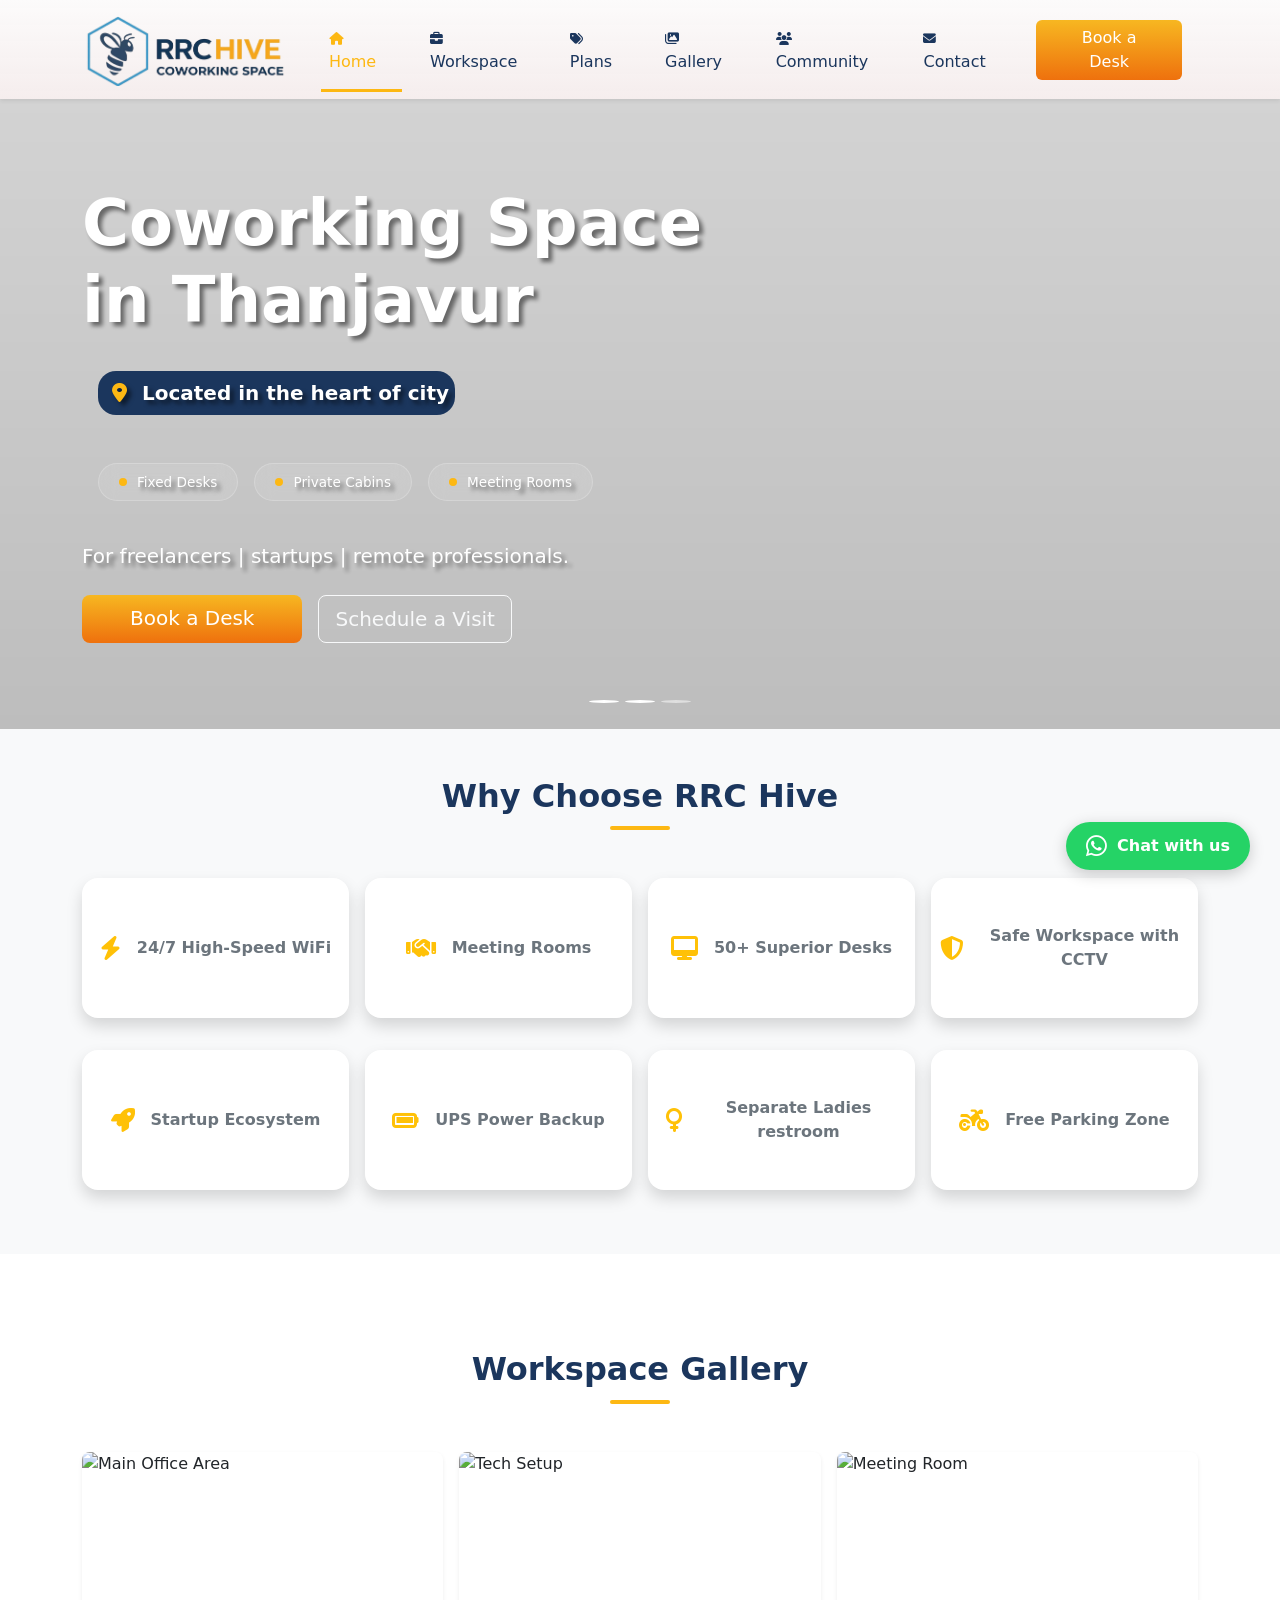
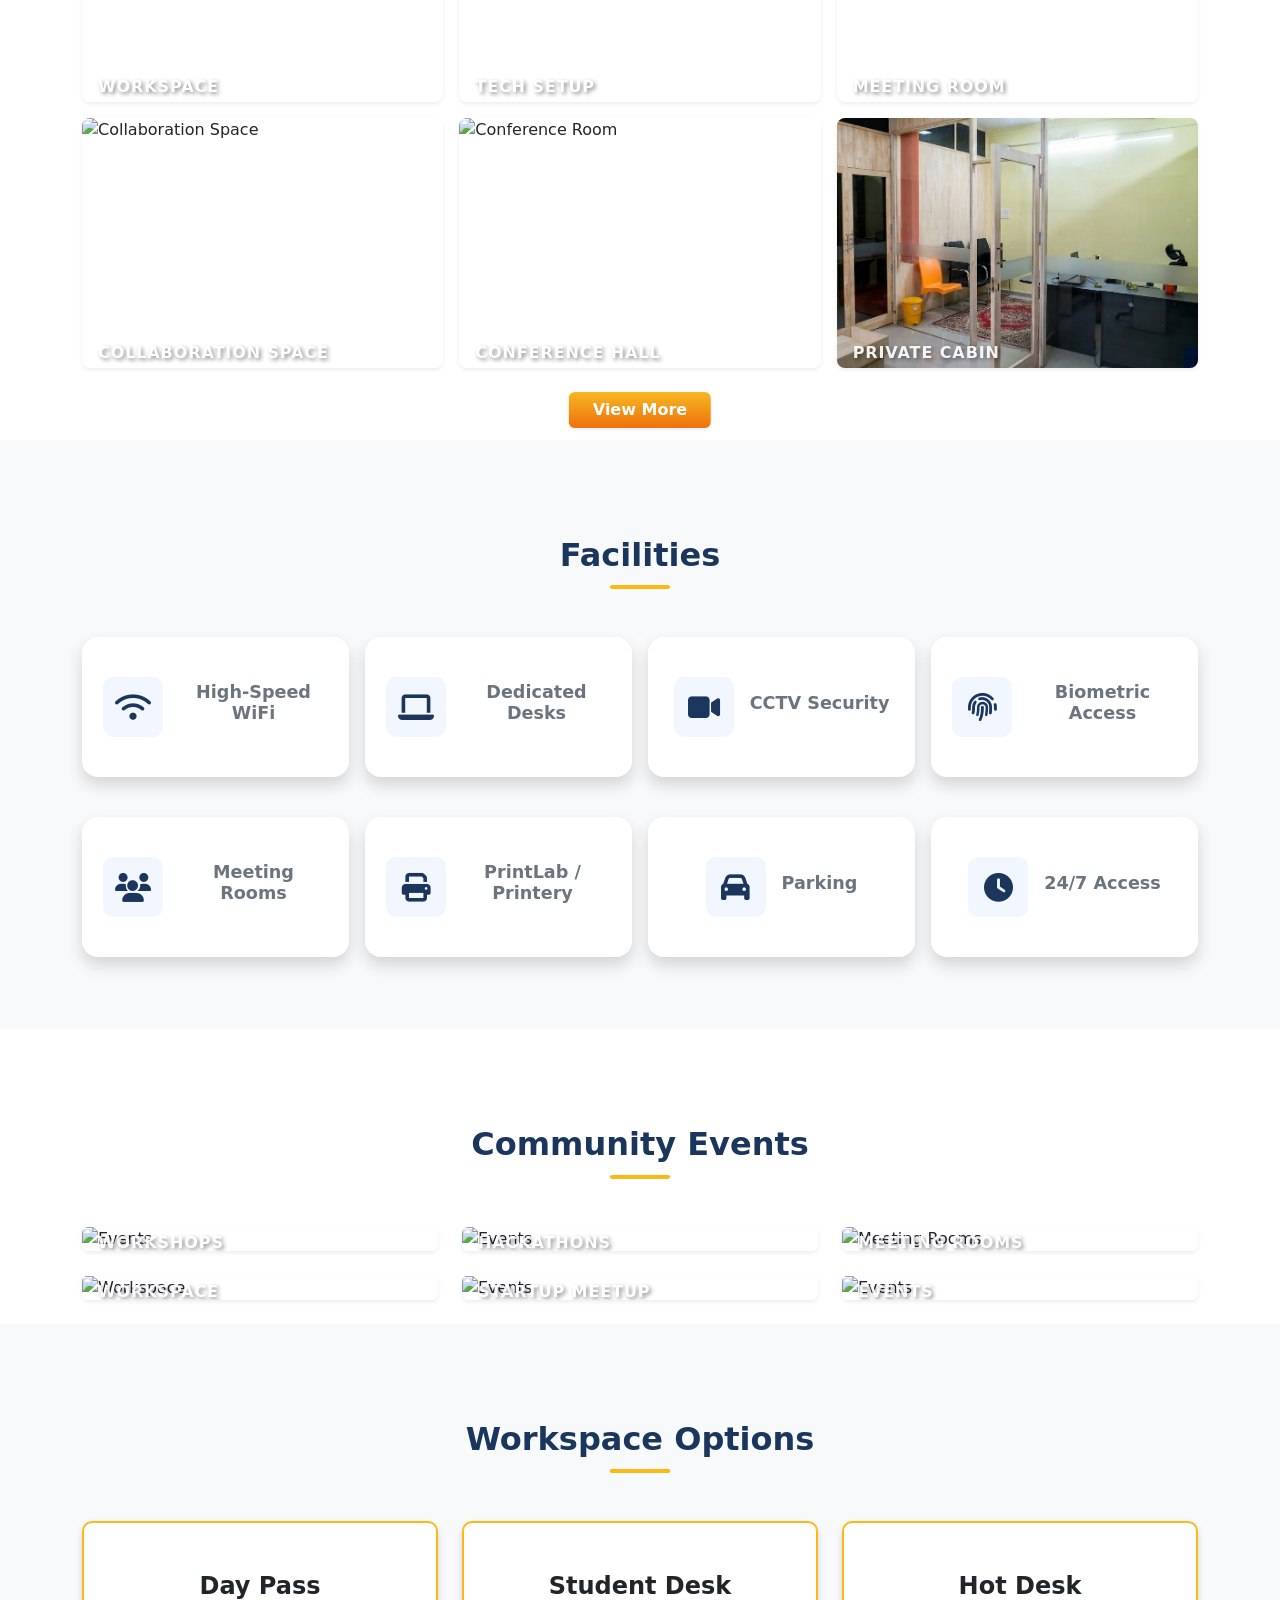
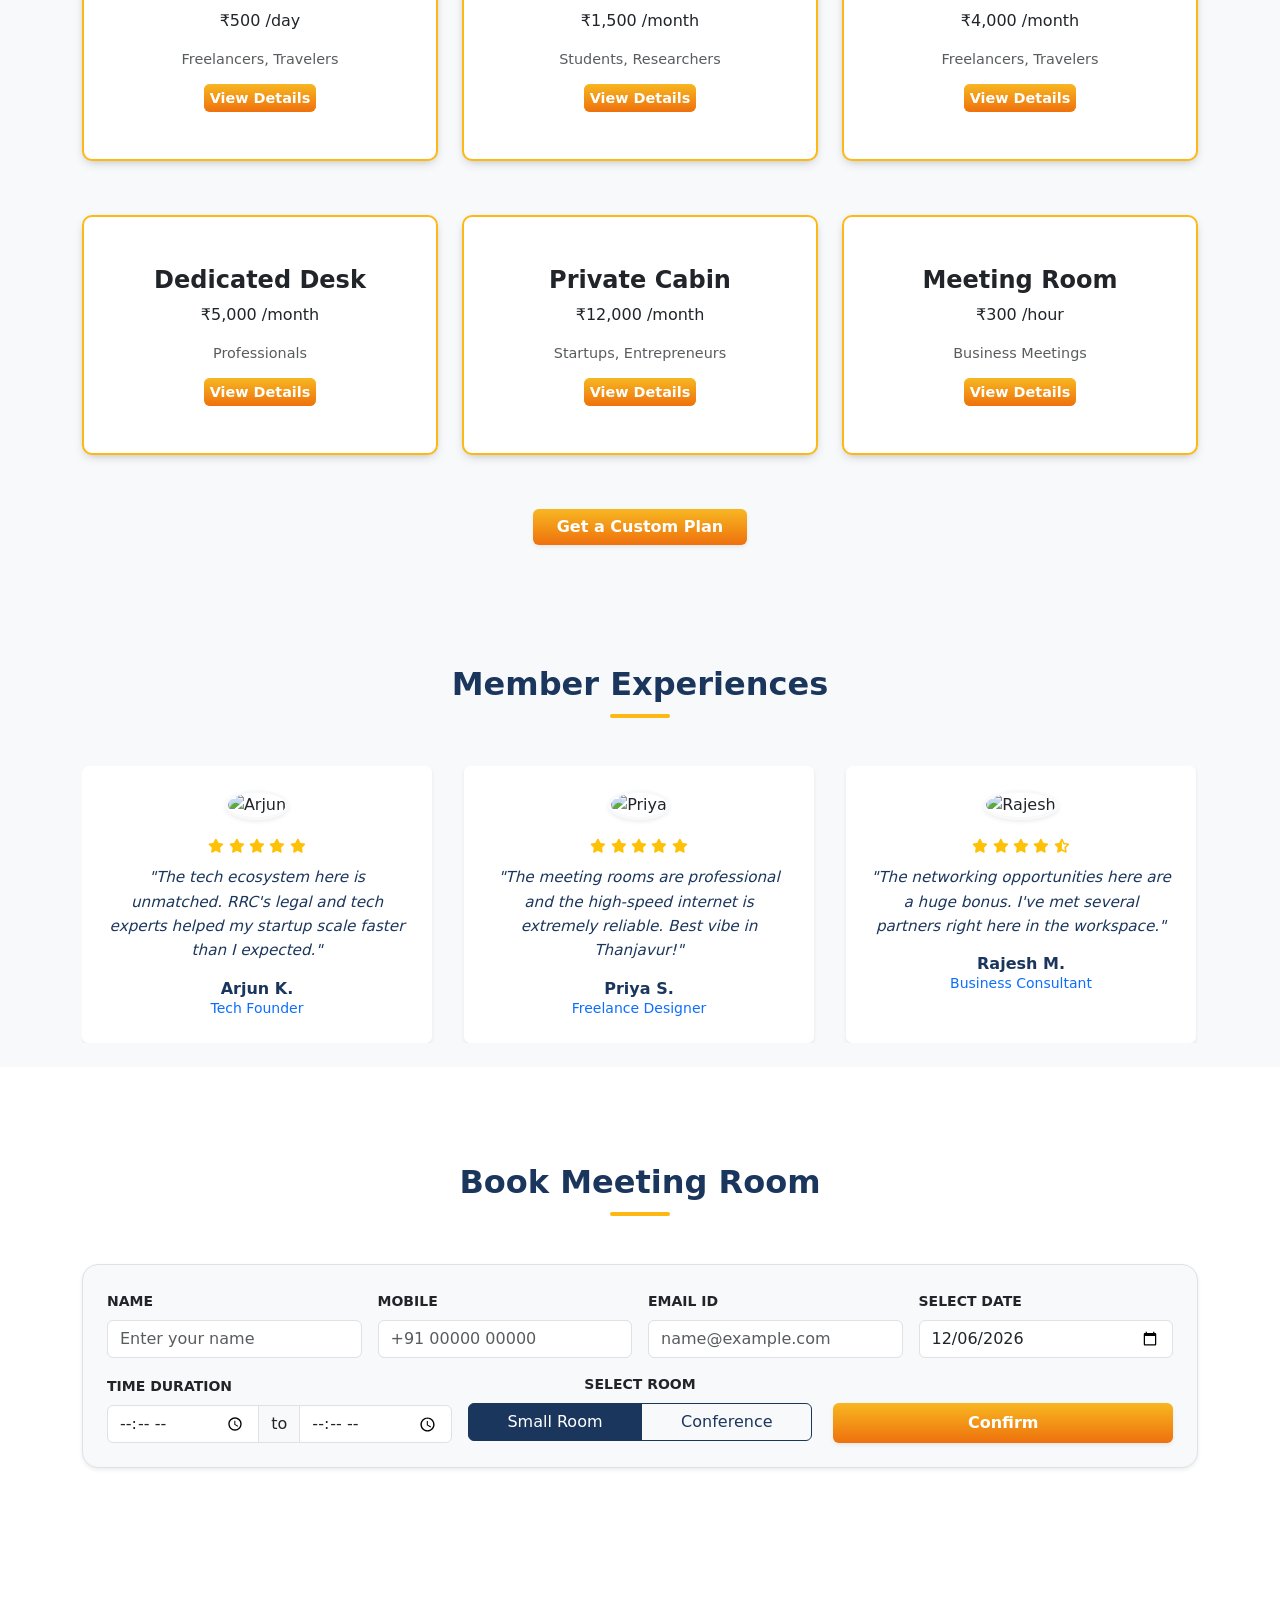
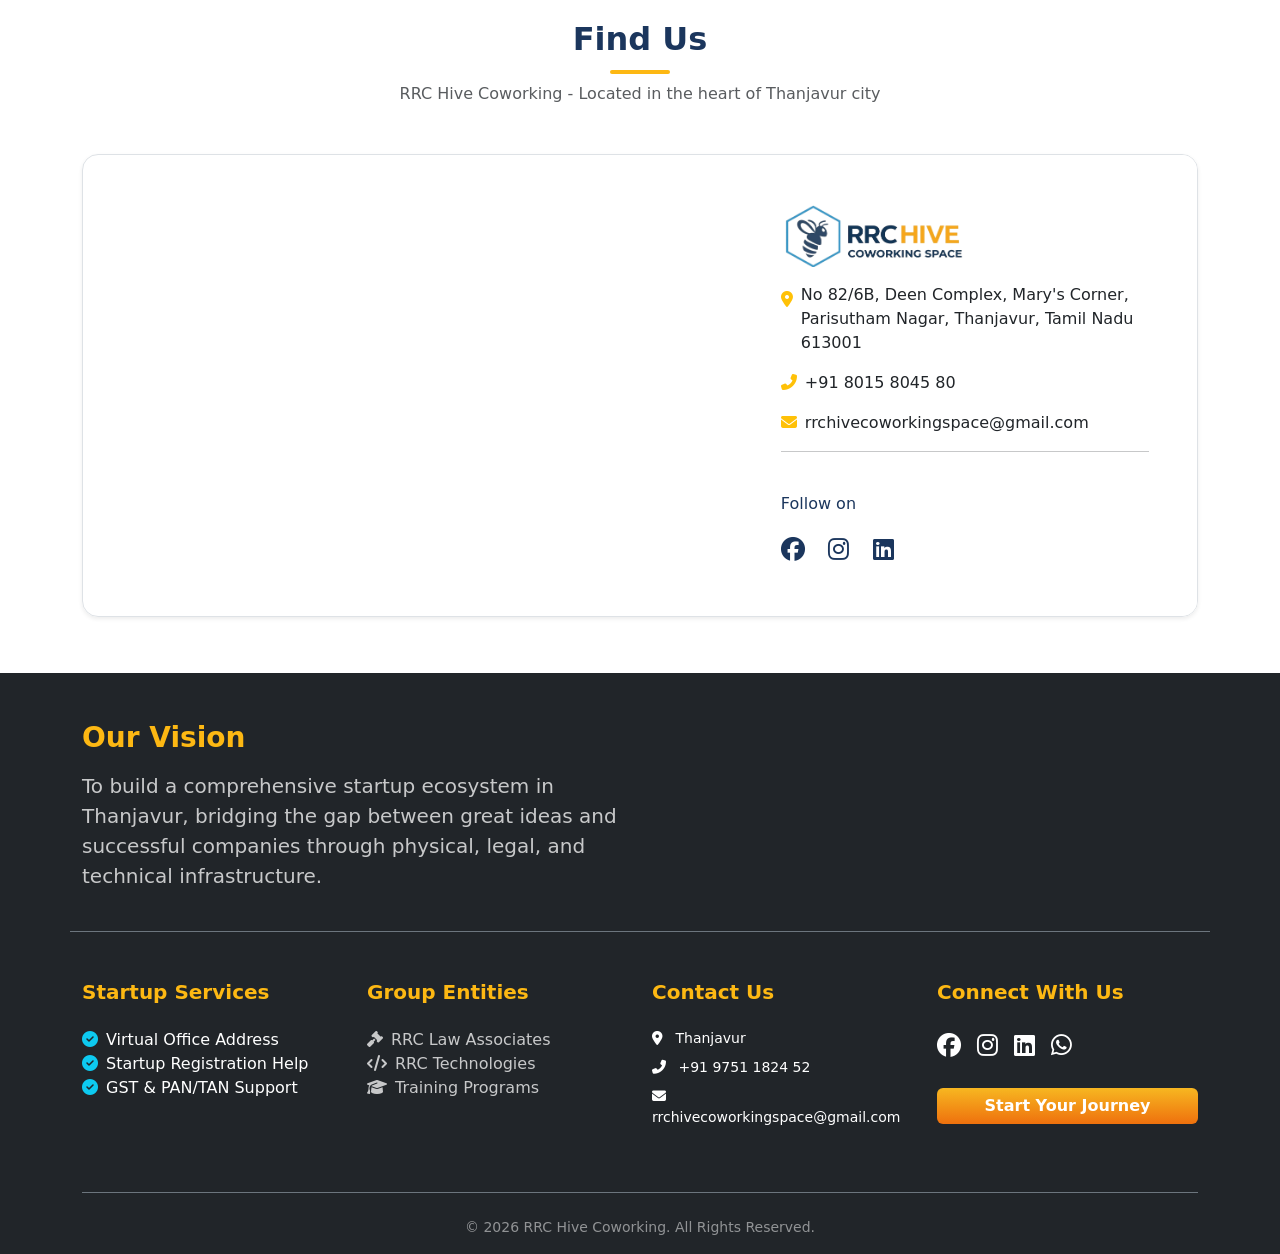
==== index.html @ 91913c14 "Updated" ====
<!DOCTYPE html>
<html lang="en">
    <head>
        <meta charset="UTF-8">
        <meta name="viewport" content="width=device-width, initial-scale=1.0">
        <meta
            name="description"
            content="RRC Hive is a modern coworking space in Thanjavur located in the heart of the city offering flexible desks, meeting rooms, high-speed WiFi and startup ecosystem support.">
        <title>Coworking Space in Thanjavur | RRC Hive Coworkingspace</title>
        <link rel="apple-touch-icon" sizes="180x180" href="src/img/icon/favicon.png">
        <link rel="icon" type="image/png" sizes="32x32" href="src/img/icon/favicon.png">
        <link rel="icon" type="image/png" sizes="16x16" href="src/img/icon/favicon.png">
        <link rel="icon" type="image/png" sizes="32x32" href="src/img/icon/favicon.png">
        <link rel="manifest" href="manifest.json">
        <link rel="stylesheet" href="./style.css">
        <link
            href="https://cdn.jsdelivr.net/npm/bootstrap@5.3.0/dist/css/bootstrap.min.css"
            rel="stylesheet">
        <link
            rel="stylesheet"
            href="https://cdnjs.cloudflare.com/ajax/libs/font-awesome/6.4.0/css/all.min.css">

    </head>
    <body>

        <div id="preloader">
            <div class="loader-content">
                <div class="spinner"></div>
                <img src="src/img/logo/Logo.png" alt="RRC HIVE" class="loader-logo ">
            </div>
        </div>

        <div class="scroll-progress-container">
            <div class="scroll-progress-bar" id="myBar"></div>
        </div>

        <main>

            <nav class="navbar navbar-expand-lg sticky-top shadow-sm">
                <div class="container">
                    <a class="navbar-brand fw-bold text-white" href="#">
                        <img
                            src="src/img/logo/Logo.png"
                            alt="RRC Co-Workspace Logo"
                            class="d-inline-block align-text-top me-2">
                    </a>

                    <button
                        class="navbar-toggler border-0"
                        type="button"
                        data-bs-toggle="offcanvas"
                        data-bs-target="#offcanvasNavbar"
                        aria-controls="offcanvasNavbar">
                        <i class="fas fa-bars fs-2"></i>
                    </button>

                    <div
                        class="offcanvas offcanvas-end"
                        tabindex="-1"
                        id="offcanvasNavbar"
                        aria-labelledby="offcanvasNavbarLabel">
                        <div class="offcanvas-header border-bottom border-secondary">
                            <h5 class="offcanvas-title fw-bold" id="offcanvasNavbarLabel">RRC MENU</h5>
                            <button
                                type="button"
                                class="btn-close btn-close-white"
                                data-bs-dismiss="offcanvas"
                                aria-label="Close"></button>
                        </div>

                        <div class="offcanvas-body">
                            <ul
                                class="navbar-nav justify-content-end flex-grow-1 pe-3 align-items-lg-center">
                                <li class="nav-item">
                                    <a class="nav-link active" href="index.html">
                                        <i class="fas fa-home me-lg-0 me-2"></i>
                                        <span class="">Home</span>
                                    </a>
                                </li>
                                <li class="nav-item">
                                    <a class="nav-link" href="#gallery" data-link-name="Home">
                                        <i class="fas fa-briefcase me-lg-0 me-2"></i>
                                        <span class="">Workspace</span>
                                    </a>
                                </li>
                                <li class="nav-item">
                                    <a class="nav-link" href="#plans">
                                        <i class="fas fa-tags me-lg-0 me-2"></i>
                                        <span class="">Plans</span>
                                    </a>
                                </li>
                                <li class="nav-item">
                                    <a class="nav-link" href="workspace gallery.html">
                                        <i class="fas fa-images me-lg-0 me-2"></i>
                                        <span class="">Gallery</span>
                                    </a>
                                </li>
                                <li class="nav-item">
                                    <a class="nav-link" href="#community">
                                        <i class="fas fa-users me-lg-0 me-2"></i>
                                        <span class="">Community</span>
                                    </a>
                                </li>
                                <li class="nav-item">
                                    <a class="nav-link" href="#contact">
                                        <i class="fas fa-envelope me-lg-0 me-2"></i>
                                        <span class="">Contact</span>
                                    </a>
                                </li>
                                <li class="nav-item ms-lg-3 mt-3 mt-lg-0">
                                    <a href="booking.html" class="btn btn-color px-4 w-100 w-lg-auto">Book a Desk</a>
                                </li>
                            </ul>
                        </div>
                    </div>
                </div>
            </nav>

            <header
                id="heroCarousel"
                class="carousel slide carousel-fade"
                data-bs-ride="carousel"
                data-bs-interval="5000">
                <div class="carousel-indicators">
                    <button
                        type="button"
                        data-bs-target="#heroCarousel"
                        data-bs-slide-to="0"
                        class="active"></button>
                    <button type="button" data-bs-target="#heroCarousel" data-bs-slide-to="1"></button>
                    <button type="button" data-bs-target="#heroCarousel" data-bs-slide-to="2"></button>
                </div>

                <div class="carousel-inner">
                    <div class="carousel-item active" data-bs-interval="2000">
                        <div
                            class="carousel-bg"
                            style="background-image: linear-gradient(rgba(0, 0, 0, 0.174), rgba(0, 0, 0, 0.26)), url('./src/img/gallery/carousel-1.png');">
                            <div class="container h-100 d-flex align-items-center">
                                <div class="col-lg-7 animate__animated animate__fadeInLeft">
                                    <h1 class="display-3 fw-bold mb-3 text-shadow">Coworking Space in Thanjavur</h1>
                                    <div class="fs-5 mb-4 text-shadow p-3">
                                        <p class="fs-5 mb-4 text-shadow highlight-auto reveal d-2">
                                            <i class="fa-solid fa-location-dot text-color p-2"></i>
                                            Located in the heart of city
                                        </p>
                                        <div
                                            class="pxs-chips d-flex flex-row flex-wrap justify-content-start gap-3 mt-4">
                                            <div class="pxs-chip">
                                                <span class="pxs-cdot"></span>
                                                Fixed Desks
                                            </div>
                                            <div class="pxs-chip">
                                                <span class="pxs-cdot"></span>
                                                Private Cabins
                                            </div>
                                            <div class="pxs-chip">
                                                <span class="pxs-cdot"></span>
                                                Meeting Rooms
                                            </div>
                                        </div>
                                    </div>
                                    <p class="fs-5 mb-4 text-shadow">For freelancers | startups | remote professionals.</p>
                                    <div class="d-flex gap-3 reveal d-5">
                                        <a href="booking.html" class="btn btn-color btn-lg px-5">Book a Desk</a>
                                        <a href="tour.html" class="btn btn-outline-light btn-lg">Schedule a Visit</a>
                                    </div>
                                </div>
                            </div>
                        </div>
                    </div>
                    <div class="carousel-item" data-bs-interval="2000">
                        <div
                            class="carousel-bg"
                            style="background-image: linear-gradient(rgba(0, 0, 0, 0.174), rgba(0, 0, 0, 0.26)), url('./src/img/gallery/carousel-2.jpeg');">
                            <div class="container h-100 d-flex align-items-center">
                                <div class="col-lg-7 animate__animated animate__fadeInLeft">
                                    <h2 class="display-3 fw-bold mb-3 text-shadow">Coworking Space in Thanjavur</h2>
                                    <div class="fs-5 mb-4 text-shadow p-3">
                                        <p class="fs-5 mb-4 text-shadow highlight-auto">
                                            <i class="fa-solid fa-location-dot text-color p-2"></i>
                                            Located in the heart of city
                                        </p>
                                        <div class="pxs-chips d-flex flex-wrap justify-content-start gap-3 mt-4">
                                            <div class="pxs-chip">
                                                <span class="pxs-cdot"></span>
                                                Fixed Desks
                                            </div>
                                            <div class="pxs-chip">
                                                <span class="pxs-cdot"></span>
                                                Private Cabins
                                            </div>
                                            <div class="pxs-chip">
                                                <span class="pxs-cdot"></span>
                                                Meeting Rooms
                                            </div>
                                        </div>
                                    </div>
                                    <p class="fs-5 mb-4 text-shadow">For freelancers | startups | remote professionals.</p>
                                    <div class="d-flex gap-3">
                                        <a href="booking.html" class="btn btn-color btn-lg px-5">Book a Desk</a>
                                        <a href="tour.html" class="btn btn-outline-light btn-lg">Schedule a Visit</a>
                                    </div>
                                </div>
                            </div>
                        </div>
                    </div>
                    <div class="carousel-item" data-bs-interval="2000">
                        <div
                            class="carousel-bg"
                            style="background-image: linear-gradient(rgba(0, 0, 0, 0.174), rgba(0, 0, 0, 0.26)),url('./src/img/gallery/carousel-3.jpg');">
                            <div class="container h-100 d-flex align-items-center">
                                <div class="col-lg-7 text-white animate__animated animate__fadeInLeft">
                                    <h2 class="display-3 fw-bold mb-3 text-shadow">Coworking Space in Thanjavur</h2>
                                    <div class="fs-5 mb-4 text-shadow p-3">
                                        <p class="fs-5 mb-4 text-shadow highlight-auto">
                                            <i class="fa-solid fa-location-dot text-color p-2"></i>
                                            Located in the heart of city
                                        </p>
                                        <div class="pxs-chips d-flex flex-wrap justify-content-start gap-3 mt-4">
                                            <div class="pxs-chip">
                                                <span class="pxs-cdot"></span>
                                                Fixed Desks
                                            </div>
                                            <div class="pxs-chip">
                                                <span class="pxs-cdot"></span>
                                                Private Cabins
                                            </div>
                                            <div class="pxs-chip">
                                                <span class="pxs-cdot"></span>
                                                Meeting Rooms
                                            </div>
                                        </div>
                                    </div>
                                    <p class="fs-5 mb-4 text-shadow">For freelancers | startups | remote professionals.</p>
                                    <div class="d-flex gap-3">
                                        <a href="booking.html" class="btn btn-color btn-lg px-5">Book a Desk</a>
                                        <a href="tour.html" class="btn btn-outline-light btn-lg">Schedule a Visit</a>
                                    </div>
                                </div>
                            </div>
                        </div>
                    </div>
                </div>

            </header>

            <section id="why-choose" class="bg-light py-5">
                <div class="container">
                    <h2 class="text-center text-color-1 fw-bold mb-5 section-title reveal">
                        <span>Why Choose RRC Hive</span>
                    </h2>
                    <div class="row g-3 text-center justify-content-center">
                        <div class="col-6 col-md-3 mb-3 reveal">
                            <div
                                class="w-100 rounded-4 bg-white benefit-card shadow d-flex flex-column flex-lg-row align-items-center justify-content-center p-3">
                                <i class="fas fa-bolt text-warning fs-4"></i>
                                <span class="fw-bold text-secondary mt-2 mt-lg-0 ms-lg-3 reveal d-1">24/7 High-Speed WiFi</span>
                            </div>
                        </div>
                        <div class="col-6 col-md-3 mb-3 reveal d-1">
                            <div
                                class="w-100 rounded-4 bg-white benefit-card shadow d-flex flex-column flex-lg-row align-items-center justify-content-center p-3">
                                <i class="fas fa-handshake text-warning fs-4"></i>
                                <span class="fw-bold text-secondary mt-2 mt-lg-0 ms-lg-3 reveal d-1">Meeting Rooms</span>
                            </div>
                        </div>
                        <div class="col-6 col-md-3 mb-3 reveal d-2">
                            <div
                                class="w-100 rounded-4 bg-white benefit-card shadow d-flex flex-column flex-lg-row align-items-center justify-content-center p-3">
                                <i class="fas fa-desktop text-warning fs-4"></i>
                                <span class="fw-bold text-secondary mt-2 mt-lg-0 ms-lg-3 reveal d-1">50+ Superior Desks</span>
                            </div>
                        </div>
                        <div class="col-6 col-md-3 mb-3 reveal d-3">
                            <div
                                class="w-100 rounded-4 bg-white benefit-card shadow d-flex flex-column flex-lg-row align-items-center justify-content-center p-2">
                                <i class="fas fa-shield-halved text-warning fs-4"></i>
                                <span class="fw-bold text-secondary mt-2 mt-lg-0 ms-lg-3 reveal d-1">Safe Workspace with CCTV</span>
                            </div>
                        </div>
                        <div class="col-6 col-md-3 mb-3 reveal d-4">
                            <div
                                class="w-100 rounded-4 bg-white benefit-card shadow d-flex flex-column flex-lg-row align-items-center justify-content-center p-3">
                                <i class="fas fa-rocket text-warning fs-4"></i>
                                <span class="fw-bold text-secondary mt-2 mt-lg-0 ms-lg-3 reveal d-1">Startup Ecosystem</span>
                            </div>
                        </div>
                        <div class="col-6 col-md-3 mb-3 reveal d-5">
                            <div
                                class="w-100 rounded-4 bg-white benefit-card shadow d-flex flex-column flex-lg-row align-items-center justify-content-center p-3">
                                <i class="fas fa-battery-full text-warning fs-4"></i>
                                <span class="fw-bold text-secondary mt-2 mt-lg-0 ms-lg-3 reveal d-1">UPS Power Backup</span>
                            </div>
                        </div>
                        <div class="col-6 col-md-3 mb-3 reveal d-6">
                            <div
                                class="w-100 rounded-4 bg-white benefit-card shadow d-flex flex-column flex-lg-row align-items-center justify-content-center p-3">
                                <i class="fas fa-venus text-warning fs-4"></i>
                                <span class="fw-bold text-secondary mt-2 mt-lg-0 ms-lg-3 reveal d-1">Separate Ladies restroom</span>
                            </div>
                        </div>
                        <div class="col-6 col-md-3 mb-3 reveal d-7">
                            <div
                                class="w-100 rounded-4 bg-white benefit-card shadow d-flex flex-column flex-lg-row align-items-center justify-content-center p-3">
                                <i class="fas fa-motorcycle text-warning fs-4"></i>
                                <span class="fw-bold text-secondary mt-2 mt-lg-0 ms-lg-3 reveal d-1">Free Parking Zone</span>
                            </div>
                        </div>
                    </div>
                </div>
            </section>

            <section id="gallery" class="py-4">
                <br>
                <br>
                <br>
                <div class="container">
                    <h2 class="text-center text-color-1 fw-bold mb-5 section-title reveal">
                        <span>Workspace Gallery</span>
                    </h2>
                    <div class="row g-3">
                        <div class="col-6 col-md-6 col-lg-4 col-sm-4 reveal">
                            <div class="gallery-item rounded-3 position-relative overflow-hidden shadow-sm">
                                <img
                                    src="./src/img/gallery/Coworkspace.jpg"
                                    alt="Main Office Area"
                                    class="img-fluid">
                                <div class="card-overlay">
                                    <h5 class="fw-bold mb-0">Workspace</h5>
                                </div>
                            </div>
                        </div>
                        <div class="col-6 col-md-6 col-lg-4 col-sm-4 reveal">
                            <div class="gallery-item rounded-3 position-relative overflow-hidden shadow-sm">
                                <img src="./src/img/gallery/Tech setup.jpeg" alt="Tech Setup" class="img-fluid">
                                <div class="card-overlay">
                                    <h5 class="fw-bold mb-0">Tech Setup</h5>
                                </div>
                            </div>
                        </div>
                        <div class="col-6 col-md-6 col-lg-4 col-sm-4 reveal">
                            <div class="gallery-item rounded-3 position-relative overflow-hidden shadow-sm">
                                <img src="./src/img/gallery/2.jpg" alt="Meeting Room" class="img-fluid">
                                <div class="card-overlay">
                                    <h5 class="fw-bold mb-0">Meeting Room</h5>
                                </div>
                            </div>
                        </div>
                        <div class="col-6 col-md-6 col-lg-4 col-sm-4 reveal">
                            <div class="gallery-item rounded-3 position-relative overflow-hidden shadow-sm">
                                <img
                                    src="./src/img/gallery/Collaboration Space.jpg"
                                    alt="Collaboration Space"
                                    class="img-fluid">
                                <div class="card-overlay">
                                    <h5 class="fw-bold mb-0">Collaboration Space</h5>
                                </div>
                            </div>
                        </div>
                        <div class="col-6 col-md-6 col-lg-4 col-sm-4 reveal">
                            <div class="gallery-item rounded-3 position-relative overflow-hidden shadow-sm">
                                <img
                                    src="./src/img/gallery/Seminar.jpg"
                                    alt="Conference Room"
                                    class="img-fluid">
                                <div class="card-overlay">
                                    <h5 class="fw-bold mb-0">Conference Hall</h5>
                                </div>
                            </div>
                        </div>
                        <div class="col-6 col-md-6 col-lg-4 col-sm-4 reveal">
                            <div class="gallery-item rounded-3 position-relative overflow-hidden shadow-sm">
                                <img
                                    src="./src/img/gallery/Private Cabin.jpeg"
                                    alt="Private Cabin"
                                    class="img-fluid">
                                <div class="card-overlay">
                                    <h5 class="fw-bold mb-0">Private Cabin</h5>
                                </div>
                            </div>
                        </div>
                    </div>

                    <div class="position-relative mt-4 mb-5 reveal">
                        <div class="position-absolute top-0 start-50 translate-middle-x">
                            <a href="./workspace gallery.html" class="btn btn-color fw-bold px-4 shadow-sm">View More</a>
                        </div>
                    </div>
                </div>
            </section>

            <section id="facilities" class="bg-light py-5">
                <br>
                <br>
                <div class="container">
                    <h2 class="text-center text-color-1 fw-bold mb-5 section-title reveal">
                        <span>Facilities</span>
                    </h2>
                    <div class="row g-3 text-center">
                        <div class="col-6 col-md-3 mb-4 reveal d-1">
                            <div
                                class="w-100 bg-white rounded-4 facility-card benefit-card-1 shadow d-flex flex-column flex-lg-row align-items-center justify-content-center">
                                <i class="fas fa-wifi mt-2 mb-2"></i>
                                <span class="fw-bold text-secondary mt-2 mb-2 mt-lg-0 ms-lg-3">High-Speed WiFi</span>
                            </div>
                        </div>
                        <div class="col-6 col-md-3 mb-4 reveal d-2">
                            <div
                                class="w-100 bg-white rounded-4 facility-card benefit-card-1 shadow d-flex flex-column flex-lg-row align-items-center justify-content-center">
                                <i class="fas fa-laptop mt-2 mb-2"></i>
                                <span class="fw-bold text-secondary mt-2 mb-2 mt-lg-0 ms-lg-3">Dedicated Desks</span>
                            </div>
                        </div>
                        <div class="col-6 col-md-3 mb-4 reveal d-3">
                            <div
                                class="w-100 bg-white rounded-4 facility-card benefit-card-1 shadow d-flex flex-column flex-lg-row align-items-center justify-content-center">
                                <i class="fa-solid fa-video mt-2 mb-2"></i>
                                <span class="fw-bold text-secondary mt-2 mb-2 mt-lg-0 ms-lg-3">CCTV Security</span>
                            </div>
                        </div>
                        <div class="col-6 col-md-3 mb-4 reveal d-4">
                            <div
                                class="w-100 bg-white rounded-4 facility-card benefit-card-1 shadow d-flex flex-column flex-lg-row align-items-center justify-content-center">
                                <i class="fa-solid fa-fingerprint mt-2 mb-2"></i>
                                <span class="fw-bold text-secondary mt-2 mb-2 mt-lg-0 ms-lg-3">Biometric Access</span>
                            </div>
                        </div>
                        <div class="col-6 col-md-3 mb-4 reveal d-5">
                            <div
                                class="w-100 bg-white rounded-4 facility-card benefit-card-1 shadow d-flex flex-column flex-lg-row align-items-center justify-content-center">
                                <i class="fas fa-users mt-2 mb-2"></i>
                                <span class="fw-bold text-secondary mt-2 mb-2 mt-lg-0 ms-lg-3">Meeting Rooms</span>
                            </div>
                        </div>
                        <div class="col-6 col-md-3 mb-4 reveal d-6">
                            <div
                                class="w-100 bg-white rounded-4 facility-card benefit-card-1 shadow d-flex flex-column flex-lg-row align-items-center justify-content-center">
                                <i class="fas fa-print mt-2 mb-2"></i>
                                <span class="fw-bold text-secondary mt-2 mb-2 mt-lg-0 ms-lg-2">PrintLab / Printery</span>
                            </div>
                        </div>
                        <div class="col-6 col-md-3 mb-4 reveal d-7">
                            <div
                                class="w-100 bg-white rounded-4 facility-card benefit-card-1 shadow d-flex flex-column flex-lg-row align-items-center justify-content-center">
                                <i class="fas fa-car mt-2 mb-2"></i>
                                <span class="fw-bold text-secondary mt-2 mb-2 mt-lg-0 ms-lg-3">Parking</span>
                            </div>
                        </div>
                        <div class="col-6 col-md-3 mb-4 reveal d-8">
                            <div
                                class="w-100 bg-white rounded-4 facility-card benefit-card-1 shadow d-flex flex-column flex-lg-row align-items-center justify-content-center">
                                <i class="fas fa-clock mt-2 mb-2"></i>
                                <span class="fw-bold text-secondary mt-2 mb-2 mt-lg-0 ms-lg-3">24/7 Access</span>
                            </div>
                        </div>
                    </div>
                </div>
            </section>

            <section id="community" class="container py-4">
                <br>
                <br>
                <br>
                <h2 class="text-center text-color-1 fw-bold mb-5 section-title">
                    <span>Community Events</span>
                </h2>
                <div class="row g-4">

                    <div class="col-6 col-lg-4 reveal">
                        <div class="card community-card border-0 shadow-sm overflow-hidden">
                            <div class="position-relative overflow-hidden">
                                <img src="./src/img/gallery/Workshop.jpg" class="card-img-top" alt="Events">
                                <div class="card-overlay">
                                    <h5 class="fw-bold mb-0">Workshops</h5>
                                </div>
                            </div>
                        </div>
                    </div>

                    <div class="col-6 col-lg-4 reveal d-1">
                        <div class="card community-card border-0 shadow-sm overflow-hidden">
                            <div class="position-relative overflow-hidden">
                                <img src="./src/img/gallery/Hackathon.jpg" class="card-img-top" alt="Events">
                                <div class="card-overlay">
                                    <h5 class="fw-bold mb-0">Hackathons</h5>
                                </div>
                            </div>
                        </div>
                    </div>

                    <div class="col-6 col-lg-4 reveal d-2">
                        <div class="card community-card border-0 shadow-sm overflow-hidden">
                            <div class="position-relative overflow-hidden">
                                <img
                                    src="./src/img/gallery/Meeting Room.jpg"
                                    class="card-img-top"
                                    alt="Meeting Rooms">
                                <div class="card-overlay">
                                    <h5 class="fw-bold mb-0">Meeting Rooms</h5>
                                </div>
                            </div>
                        </div>
                    </div>

                    <div class="col-6 col-lg-4 reveal d-3">
                        <div class="card community-card border-0 shadow-sm overflow-hidden">
                            <div class="position-relative overflow-hidden">
                                <img src="./src/img/gallery/workspace.jpg" class="card-img-top" alt="Workspace">
                                <div class="card-overlay">
                                    <h5 class="fw-bold mb-0">Workspace</h5>
                                </div>
                            </div>
                        </div>
                    </div>

                    <div class="col-6 col-lg-4 reveal d-4">
                        <div class="card community-card border-0 shadow-sm overflow-hidden">
                            <div class="position-relative overflow-hidden">
                                <img src="./src/img/gallery/Startup.jpg" class="card-img-top" alt="Events">
                                <div class="card-overlay">
                                    <h5 class="fw-bold mb-0">Startup Meetup</h5>
                                </div>
                            </div>
                        </div>
                    </div>

                    <div class="col-6 col-lg-4 reveal d-5">
                        <div class="card community-card border-0 shadow-sm overflow-hidden">
                            <div class="position-relative overflow-hidden">
                                <img src="./src/img/gallery/Events.jpg" class="card-img-top" alt="Events">
                                <div class="card-overlay">
                                    <h5 class="fw-bold mb-0 reveal-text-lr-1 d-2">Events</h5>
                                </div>
                            </div>
                        </div>
                    </div>

                </div>
            </section>

            <section id="plans" class="bg-light py-5">
                <br>
                <br>
                <div class="container">
                    <h2 class="text-center text-color-1 fw-bold mb-5 section-title reveal">
                        <span>Workspace</span>
                        <span>Options</span>
                    </h2>
                    <div class="row g-4">
                        <div class="col-md-4 col-sm-6 col-6 reveal">
                            <div class="flip-card plan-card">
                                <div class="flip-card-inner rounded-4 shadow-sm">
                                    <div class="flip-card-front border-bg-front">
                                        <div class="bg-white p-1 text-center w-100">
                                            <h4 class="fw-bold">Day Pass</h4>
                                            <p class="price-tag">₹500 /day</p>
                                            <p class="text-muted recom">Freelancers, Travelers</p>
                                            <a class="view-details fw-bold recom">View Details</a>
                                        </div>
                                    </div>
                                    <div class="flip-card-back bg-white p-3 border-bg-back">
                                        <h5 class="fw-bold text-warning mb-3">Features</h5>
                                        <ul class="list-unstyled mb-4 text-start ms-2 text-secondary">
                                            <li class="d-flex align-items-start mb-2">
                                                <i class="fas fa-check text-success me-2 mt-1"></i>
                                                <span>High-Speed Wi-Fi</span>
                                            </li>
                                            <li class="d-flex align-items-start mb-2">
                                                <i class="fas fa-check text-success me-2 mt-1"></i>
                                                <span>Comfortable seating</span>
                                            </li>
                                            <li class="d-flex align-items-start mb-2">
                                                <i class="fas fa-check text-success me-2 mt-1"></i>
                                                <span>Restroom access</span>
                                            </li>
                                        </ul>
                                        <a href="booking.html" class="btn btn-color fw-bold">Select Plan</a>
                                    </div>
                                </div>
                            </div>
                        </div>

                        <div class="col-md-4 col-sm-6 col-6 reveal d-1">
                            <div class="flip-card plan-card">
                                <div class="flip-card-inner rounded-4 shadow-sm">
                                    <div class="flip-card-front border-bg-front">
                                        <div class="bg-white p-1 text-center w-100">
                                            <h4 class="fw-bold">Student Desk</h4>
                                            <p class="price-tag">₹1,500 /month</p>
                                            <p class="text-muted recom">Students, Researchers</p>
                                            <a class="view-details fw-bold recom">View Details</a>
                                        </div>
                                    </div>
                                    <div class="flip-card-back bg-white p-3 border-bg-back">
                                        <h5 class="fw-bold text-warning mb-3">Features</h5>
                                        <ul class="list-unstyled mb-4 text-start ms-2 text-secondary">
                                            <li class="d-flex align-items-start mb-2">
                                                <i class="fas fa-check text-success me-2 mt-1"></i>
                                                <span>Focus Desk</span>
                                            </li>
                                            <li class="d-flex align-items-start mb-2">
                                                <i class="fas fa-check text-success me-2 mt-1"></i>
                                                <span>High-Speed WiFi</span>
                                            </li>
                                            <li class="d-flex align-items-start mb-2">
                                                <i class="fas fa-check text-success me-2 mt-1"></i>
                                                <span>Tech Mentor Access</span>
                                            </li>
                                        </ul>
                                        <a href="booking.html" class="btn btn-color fw-bold">Select Plan</a>
                                    </div>
                                </div>
                            </div>
                        </div>

                        <div class="col-md-4 col-sm-6 col-6 reveal d-2">
                            <div class="flip-card plan-card">
                                <div class="flip-card-inner rounded-4 shadow-sm">
                                    <div class="flip-card-front border-bg-front">
                                        <div class="bg-white p-1 text-center w-100">
                                            <h4 class="fw-bold">Hot Desk</h4>
                                            <p class="price-tag">₹4,000 /month</p>
                                            <p class="text-muted recom">Freelancers, Travelers</p>
                                            <a class="view-details fw-bold recom">View Details</a>
                                        </div>
                                    </div>
                                    <div class="flip-card-back bg-white p-3 border-bg-back">
                                        <h5 class="fw-bold text-warning mb-3">Features</h5>
                                        <ul class="list-unstyled mb-4 text-start ms-2 text-secondary">
                                            <li class="d-flex align-items-start mb-2">
                                                <i class="fas fa-check text-success me-2 mt-1"></i>
                                                <span>Flexible seating</span>
                                            </li>
                                            <li class="d-flex align-items-start mb-2">
                                                <i class="fas fa-check text-success me-2 mt-1"></i>
                                                <span>High-Speed WiFi</span>
                                            </li>
                                            <li class="d-flex align-items-start mb-2">
                                                <i class="fas fa-check text-success me-2 mt-1"></i>
                                                <span>Community networking</span>
                                            </li>
                                        </ul>
                                        <a href="booking.html" class="btn btn-color fw-bold">Select Plan</a>
                                    </div>
                                </div>
                            </div>
                        </div>

                        <div class="col-md-4 col-sm-6 col-6 reveal d-3">
                            <div class="flip-card plan-card">
                                <div class="flip-card-inner rounded-4 shadow-sm">
                                    <div class="flip-card-front border-bg-front">
                                        <div class="bg-white p-1 text-center w-100">
                                            <h4 class="fw-bold">Dedicated Desk</h4>
                                            <p class="price-tag">₹5,000 /month</p>
                                            <p class="text-muted recom">Professionals</p>
                                            <a class="view-details fw-bold recom">View Details</a>
                                        </div>
                                    </div>
                                    <div class="flip-card-back bg-white p-3 border-bg-back">
                                        <h5 class="fw-bold text-warning mb-3">Features</h5>
                                        <ul class="list-unstyled mb-4 text-start ms-2 text-secondary">
                                            <li class="d-flex align-items-start mb-2">
                                                <i class="fas fa-check text-success me-2 mt-1"></i>
                                                <span>Personal desk</span>
                                            </li>
                                            <li class="d-flex align-items-start mb-2">
                                                <i class="fas fa-check text-success me-2 mt-1"></i>
                                                <span>Locker</span>
                                            </li>
                                            <li class="d-flex align-items-start mb-2">
                                                <i class="fas fa-check text-success me-2 mt-1"></i>
                                                <span>Meeting room access</span>
                                            </li>
                                        </ul>
                                        <a href="booking.html" class="btn btn-color fw-bold">Select Plan</a>
                                    </div>
                                </div>
                            </div>
                        </div>

                        <div class="col-md-4 col-sm-6 col-6 reveal d-4">
                            <div class="flip-card plan-card">
                                <div class="flip-card-inner rounded-4 shadow-sm">
                                    <div class="flip-card-front border-bg-front">
                                        <div class="bg-white p-1 text-center w-100">
                                            <h4 class="fw-bold">Private Cabin</h4>
                                            <p class="price-tag">₹12,000 /month</p>
                                            <p class="text-muted recom">Startups, Entrepreneurs</p>
                                            <a class="view-details fw-bold recom">View Details</a>
                                        </div>
                                    </div>
                                    <div class="flip-card-back bg-white p-3 border-bg-back">
                                        <h5 class="fw-bold text-warning mb-3">Features</h5>
                                        <ul class="list-unstyled mb-4 text-start ms-2 text-secondary">
                                            <li class="d-flex align-items-start mb-2">
                                                <i class="fas fa-check text-success me-2 mt-1"></i>
                                                <span>2-4 Persons office</span>
                                            </li>
                                            <li class="d-flex align-items-start mb-2">
                                                <i class="fas fa-check text-success me-2 mt-1"></i>
                                                <span>Air-conditioned</span>
                                            </li>
                                            <li class="d-flex align-items-start mb-2">
                                                <i class="fas fa-check text-success me-2 mt-1"></i>
                                                <span>Company Name Board</span>
                                            </li>
                                        </ul>
                                        <a href="booking.html" class="btn btn-color fw-bold">Select Plan</a>
                                    </div>
                                </div>
                            </div>
                        </div>

                        <div class="col-md-4 col-sm-6 col-6 reveal d-5">
                            <div class="flip-card plan-card">
                                <div class="flip-card-inner rounded-4 shadow-sm">
                                    <div class="flip-card-front border-bg-front">
                                        <div class="bg-white p-1 text-center w-100">
                                            <h4 class="fw-bold">Meeting Room</h4>
                                            <p class="price-tag">₹300 /hour</p>
                                            <p class="text-muted recom">Business Meetings</p>
                                            <a class="view-details fw-bold recom">View Details</a>
                                        </div>
                                    </div>
                                    <div class="flip-card-back bg-white p-3 border-bg-back">
                                        <h5 class="fw-bold text-warning mb-3">Features</h5>
                                        <ul class="list-unstyled mb-4 text-start ms-2 text-secondary">
                                            <li class="d-flex align-items-start mb-2">
                                                <i class="fas fa-check text-success me-2 mt-1"></i>
                                                <span>AC & High-Speed WiFi</span>
                                            </li>
                                            <li class="d-flex align-items-start mb-2">
                                                <i class="fas fa-check text-success me-2 mt-1"></i>
                                                <span>Coffee & Snacks</span>
                                            </li>
                                            <li class="d-flex align-items-start mb-2">
                                                <i class="fas fa-check text-success me-2 mt-1"></i>
                                                <span>Presentation Tools</span>
                                            </li>
                                        </ul>
                                        <a href="booking.html" class="btn btn-color fw-bold">Select Plan</a>
                                    </div>
                                </div>
                            </div>
                        </div>

                        <div class="col-12 text-center mt-4 reveal d-6">
                            <a
                                href="https://wa.me/918903169940?text=I'm interested in a Customized Plan"
                                class="btn btn-color fw-bold px-4 shadow-sm">
                                Get a Custom Plan
                            </a>
                        </div>
                    </div>
                </div>
            </section>

            <section id="testimonials" class="bg-light py-4 overflow-hidden">
                <br>
                <br>
                <div class="container">
                    <div class="text-center mb-5">
                        <h2 class="text-color-1 fw-bold section-title reveal">
                            <span>Member Experiences</span>
                        </h2>
                    </div>

                    <div class="marquee-wrapper position-relative overflow-hidden">
                        <div class="marquee-content">
                            <div class="testimonial-item">
                                <div
                                    class="card h-100 border-0 shadow-sm p-4 text-center testimonial-card reveal">
                                    <div class="mb-3">
                                        <img
                                            src="https://ui-avatars.com/api/?name=Arjun+K&background=1B365D&color=fff"
                                            class="rounded-circle shadow-sm"
                                            width="70"
                                            alt="Arjun">
                                    </div>
                                    <div class="text-warning mb-2 small">
                                        <i class="fas fa-star"></i>
                                        <i class="fas fa-star"></i>
                                        <i class="fas fa-star"></i>
                                        <i class="fas fa-star"></i>
                                        <i class="fas fa-star"></i>
                                    </div>
                                    <p class="fst-italic text-secondary reveal-text-lr">"The tech ecosystem here is
                                        unmatched. RRC's legal and tech experts helped my startup scale faster than I
                                        expected."</p>
                                    <h6 class="fw-bold mb-0" style="color: #1B365D;">Arjun K.</h6>
                                    <small class="text-primary">Tech Founder</small>
                                </div>
                            </div>

                            <div class="testimonial-item">
                                <div
                                    class="card h-100 border-0 shadow-sm p-4 text-center testimonial-card reveal">
                                    <div class="mb-3">
                                        <img
                                            src="https://ui-avatars.com/api/?name=Priya+S&background=FDB813&color=fff"
                                            class="rounded-circle shadow-sm"
                                            width="70"
                                            alt="Priya">
                                    </div>
                                    <div class="text-warning mb-2 small">
                                        <i class="fas fa-star"></i>
                                        <i class="fas fa-star"></i>
                                        <i class="fas fa-star"></i>
                                        <i class="fas fa-star"></i>
                                        <i class="fas fa-star"></i>
                                    </div>
                                    <p class="fst-italic text-secondary reveal-text-lr">"The meeting rooms are
                                        professional and the high-speed internet is extremely reliable. Best vibe in
                                        Thanjavur!"</p>
                                    <h6 class="fw-bold mb-0" style="color: #1B365D;">Priya S.</h6>
                                    <small class="text-primary">Freelance Designer</small>
                                </div>
                            </div>

                            <div class="testimonial-item">
                                <div
                                    class="card h-100 border-0 shadow-sm p-4 text-center testimonial-card reveal">
                                    <div class="mb-3">
                                        <img
                                            src="https://ui-avatars.com/api/?name=Rajesh+M&background=1B365D&color=fff"
                                            class="rounded-circle shadow-sm"
                                            width="70"
                                            alt="Rajesh">
                                    </div>
                                    <div class="text-warning mb-2 small">
                                        <i class="fas fa-star"></i>
                                        <i class="fas fa-star"></i>
                                        <i class="fas fa-star"></i>
                                        <i class="fas fa-star"></i>
                                        <i class="fas fa-star-half-alt"></i>
                                    </div>
                                    <p class="fst-italic text-secondary reveal-text-lr">"The networking
                                        opportunities here are a huge bonus. I've met several partners right here in the
                                        workspace."</p>
                                    <h6 class="fw-bold mb-0" style="color: #1B365D;">Rajesh M.</h6>
                                    <small class="text-primary">Business Consultant</small>
                                </div>
                            </div>

                            <div class="testimonial-item d-none d-md-block">
                                <div
                                    class="card h-100 border-0 shadow-sm p-4 text-center testimonial-card reveal">
                                    <div class="mb-3">
                                        <img
                                            src="https://ui-avatars.com/api/?name=Abdul+R&background=FDB813&color=fff"
                                            class="rounded-circle shadow-sm"
                                            width="70"
                                            alt="Abdul">
                                    </div>
                                    <div class="text-warning mb-2 small">
                                        <i class="fas fa-star"></i>
                                        <i class="fas fa-star"></i>
                                        <i class="fas fa-star"></i>
                                        <i class="fas fa-star"></i>
                                        <i class="fas fa-star"></i>
                                    </div>
                                    <p class="fst-italic text-secondary reveal-text-lr">"Affordable student plans
                                        and a great environment. It’s more than a workspace; it’s a tech community."</p>
                                    <h6 class="fw-bold mb-0" style="color: #1B365D;">Abdul R.</h6>
                                    <small class="text-primary">Junior Developer</small>
                                </div>
                            </div>
                        </div>
                    </div>
                </div>
            </section>

            <section id="booking" class="container py-5">
                <br>
                <br>
                <h2 class="text-center text-color-1 fw-bold mb-5 section-title reveal">
                    <span>Book Meeting Room</span>
                </h2>
                <div class="booking-container shadow-sm border bg-light p-4 rounded-4 reveal">
                    <form id="bookingForm" onsubmit="event.preventDefault();">
                        <div class="row g-3">
                            <div class="col-md-3">
                                <label class="form-label fw-bold small text-uppercase">Name</label>
                                <input
                                    type="text"
                                    id="userName"
                                    class="form-control"
                                    placeholder="Enter your name"
                                    required="required">
                            </div>
                            <div class="col-md-3">
                                <label class="form-label fw-bold small text-uppercase">Mobile</label>
                                <input
                                    type="tel"
                                    id="userPhone"
                                    class="form-control"
                                    placeholder="+91 00000 00000"
                                    required="required">
                            </div>
                            <div class="col-md-3">
                                <label class="form-label fw-bold small text-uppercase">Email ID</label>
                                <input
                                    type="email"
                                    id="userEmail"
                                    class="form-control"
                                    placeholder="name@example.com"
                                    required="required">
                            </div>

                            <div class="col-md-3">
                                <label class="form-label fw-bold small text-uppercase">Select Date</label>
                                <input type="date" id="bookDate" class="form-control" required="required">
                            </div>

                            <div class="col-md-4">
                                <label class="form-label fw-bold small text-uppercase">Time Duration</label>
                                <div class="input-group">
                                    <input type="time" id="startTime" class="form-control" required="required">
                                    <span class="input-group-text">to</span>
                                    <input type="time" id="endTime" class="form-control" required="required">
                                </div>
                            </div>

                            <div class="col-md-4">
                                <label class="form-label fw-bold small text-uppercase d-block text-center">Select Room</label>
                                <div class="btn-group w-100">
                                    <input
                                        type="radio"
                                        class="btn-check"
                                        name="room"
                                        id="r1"
                                        value="Small Room"
                                        checked="checked">
                                    <label class="btn btn-outline-primary" for="r1">Small Room</label>
                                    <input
                                        type="radio"
                                        class="btn-check"
                                        name="room"
                                        id="r2"
                                        value="Conference Room">
                                    <label class="btn btn-outline-primary" for="r2">Conference</label>
                                </div>
                            </div>

                            <div class="col-md-4 d-flex align-items-end">
                                <label class="form-label d-none d-md-block">&nbsp;</label>
                                <button
                                    type="button"
                                    class="btn btn-color w-100 py-2 shadow-sm fw-bold"
                                    onclick="confirmBooking()">
                                    Confirm
                                </button>
                            </div>
                        </div>
                    </form>
                </div>
            </section>

            <section id="contact" class="container py-2">
                <br>
                <br>
                <br>
                <br>
                <h2 class="text-center text-color-1 fw-bold section-title reveal">
                    <span>Find Us</span>
                </h2>
                <p class="text-center text-muted mb-5">RRC Hive Coworking - Located in the heart of Thanjavur city</p>
                <div class="row g-0 rounded-4 overflow-hidden border shadow-sm">
                    <div class="col-md-7 p-0">
                        <div class="ratio ratio-16x9 h-100 .reveal-text-lr">
                            <iframe
                                src="https://www.google.com/maps/embed?pb=!1m18!1m12!1m3!1d3919.4568407731745!2d79.13830917373082!3d10.776279989372522!2m3!1f0!2f0!3f0!3m2!1i1024!2i768!4f13.1!3m3!1m2!1s0x3baab99767edc311%3A0x418daea6cc06efa1!2sRRC%20Technologies%20%7C%20IT%20courses%20in%20Thanjavur%20%7C%20Non-coding%20courses%20in%20Thanjavur!5e0!3m2!1sen!2sin!4v1773222043955!5m2!1sen!2sin"
                                allowfullscreen=""
                                loading="lazy"></iframe>
                        </div>
                    </div>
                    <div class="col-md-5 bg-white p-5 reveal d-2">
                        <img
                            src="src/img/logo/Logo.png"
                            alt="RRC Co-Workspace Logo"
                            class="d-inline-block align-text-top me-2 mb-3 w-50">
                        <p class="d-flex">
                            <i class="fas fa-map-marker-alt text-warning me-2 mt-2 reveal d-2 gap-2"></i>No
                            82/6B, Deen Complex, Mary's Corner, Parisutham Nagar, Thanjavur, Tamil Nadu
                            613001</p>
                        <p>
                            <i class="fas fa-phone-alt text-warning me-2 reveal d-2"></i>+91 8015 8045 80</p>
                        <p>
                            <i class="fas fa-envelope text-warning me-2 reveal d-2"></i>rrchivecoworkingspace@gmail.com</p>
                        <hr>
                        <div class="social-links mt-4 fs-4 reveal-text-lr">
                            <p style="font-size: medium;">Follow on</p>
                            <a href="#" class="text-dark me-3" style="text-decoration: none;">
                               <i class="fab fa-facebook"></i>
                            </a>
                            <a href="#" class="text-dark me-3" style="text-decoration: none;">
                                <i class="fab fa-instagram"></i>
                            </a>
                            <a href="#" class="text-dark" style="text-decoration: none;">
                                <i class="fab fa-linkedin"></i>
                            </a>
                        </div>
                    </div>
                </div>
            </section>

            <footer class="bg-dark text-white pt-5 pb-3 mt-5">
                <div class="container">
                    <div class="row mb-5 pb-4 border-bottom border-secondary">
                        <div class="col-lg-6 mb-4 mb-lg-0 reveal">
                            <h3 class="fw-bold text-color mb-3">Our Vision</h3>
                            <p class="lead opacity-75">
                                To build a comprehensive startup ecosystem in Thanjavur, bridging the gap
                                between great ideas and successful companies through physical, legal, and
                                technical infrastructure.
                            </p>
                        </div>
                    </div>

                    <div class="row g-4 mb-5">
                        <div class="col-md-4 col-lg-3 reveal d-1">
                            <h5 class="fw-bold text-color mb-4">Startup Services</h5>
                            <ul class="list-unstyled footer-links">
                                <li>
                                    <i class="fas fa-check-circle text-info me-2"></i>Virtual Office Address</li>
                                <li>
                                    <i class="fas fa-check-circle text-info me-2"></i>Startup Registration Help</li>
                                <li>
                                    <i class="fas fa-check-circle text-info me-2"></i>GST & PAN/TAN Support</li>
                            </ul>
                        </div>

                        <div class="col-md-4 col-lg-3 reveal d-2">
                            <h5 class="fw-bold text-color mb-4">Group Entities</h5>
                            <ul class="list-unstyled footer-links">
                                <li>
                                    <a href="#" class="text-decoration-none text-white opacity-75">
                                        <i class="fas fa-gavel me-2"></i>RRC Law Associates</a>
                                </li>
                                <li>
                                    <a href="#" class="text-decoration-none text-white opacity-75">
                                        <i class="fas fa-code me-2"></i>RRC Technologies</a>
                                </li>
                                <li>
                                    <a href="#" class="text-decoration-none text-white opacity-75">
                                        <i class="fas fa-graduation-cap me-2"></i>Training Programs</a>
                                </li>
                            </ul>
                        </div>

                        <div class="col-md-4 col-lg-3 reveal d-3" id="contact">
                            <h5 class="fw-bold text-color mb-4">Contact Us</h5>
                            <p class="small mb-2">
                                <i class="fas fa-map-marker-alt me-2"></i>
                                Thanjavur</p>
                            <p class="small mb-2">
                                <i class="fas fa-phone-alt me-2"></i>
                                +91 9751 1824 52</p>
                            <p class="small">
                                <i class="fas fa-envelope me-2"></i>
                                rrchivecoworkingspace@gmail.com</p>
                        </div>

                        <div class="col-lg-3 reveal d-4">
                            <h5 class="fw-bold text-color mb-4">Connect With Us</h5>
                            <div class="d-flex gap-3 fs-4">
                                <a href="#" class="text-white hover-orange">
                                    <i class="fab fa-facebook"></i>
                                </a>
                                <a href="#" class="text-white hover-orange">
                                    <i class="fab fa-instagram"></i>
                                </a>
                                <a href="#" class="text-white hover-orange">
                                    <i class="fab fa-linkedin"></i>
                                </a>
                                <a href="#" class="text-white hover-orange">
                                    <i class="fab fa-whatsapp"></i>
                                </a>
                            </div>
                            <div class="mt-4">
                                <a href="booking.html" class="btn btn-color fw-bold w-100">Start Your Journey</a>
                            </div>
                        </div>
                    </div>

                    <div class="text-center pt-4 border-top border-secondary">
                        <p class="small mb-0 opacity-50">© 2026 RRC Hive Coworking. All Rights Reserved.</p>
                    </div>
                </div>
            </footer>

        </main>

        <script
            src="https://cdn.jsdelivr.net/npm/bootstrap@5.3.0/dist/js/bootstrap.bundle.min.js"></script>
        <script src="./script.js"></script>
        <script type="application/ld+json">
            {
                "@context": "https://schema.org",
                "@type": "CoworkingSpace",
                "name": "RRC Hive Coworkingspace",
                "address": {
                    "@type": "PostalAddress",
                    "addressLocality": "Thanjavur",
                    "addressRegion": "Tamil Nadu",
                    "addressCountry": "India"
                },
                "url": "https://kj1407.github.io/RRC-Hive-Coworkspace/",
                "description": "Coworking space in Thanjavur with flexible desks, meeting rooms and startup ec" +
                        "osystem."
            }
        </script>

        <a
            href="https://wa.me/919751182452?text=Hello! I'm interested in booking a desk at RRC Co-Workspace."
            class="whatsapp-float"
            target="_blank">
            <i class="fab fa-whatsapp"></i>
            <span class="float-text">Chat with us</span>
        </a>
    </body>
</html>
---- style.css ----
:root {
    --primary-blue: #1B365D;
    --accent-orange: #FDB813;
    --light-gray: #f8f9fa;
}

body {
    animation: fadeInPage 1s ease-in-out;
}

@keyframes fadeInPage {
    from {
        opacity: 0;
        transform: translateY(10px);
    }
    to {
        opacity: 1;
        transform: translateY(0);
    }
}

body {
    font-family: 'Segoe UI', Roboto, Helvetica, Arial, sans-serif;
    color: #333;
}
/* The hidden state */
.reveal {
    opacity: 0;
    transform: translateY(60px);
    transition: all 0.8s cubic-bezier(0.2, 1, 0.3, 1);
}

/* The visible state triggered by JS */
.reveal.visible {
    opacity: 1;
    transform: translateY(0);
}

/* Delay classes for a "staggered" look */
.d-1 {
    transition-delay: 0.1s;
}
.d-2 {
    transition-delay: 0.2s;
}
.d-3 {
    transition-delay: 0.3s;
}
.d-4 {
    transition-delay: 0.4s;
}
.d-5 {
    transition-delay: 0.5s;
}
.d-6 {
    transition-delay: 0.6s;
}
.d-7 {
    transition-delay: 0.7s;
}
.d-8 {
    transition-delay: 0.8s;
}

/* The base class for the reveal */
.reveal-text-lr {
    display: inline-block;
    position: relative;
    color: rgba(27, 54, 93, 0.1);
    /* Base "ghost" color before reveal (Navy) */
    background: linear-gradient(to right, #1B365D 50%, rgba(27, 54, 93, 0.1) 50%);
    background-size: 200% 100%;
    background-position: 100% 0;
    -webkit-background-clip: text;
    -webkit-text-fill-color: transparent;
    transition: background-position 1.2s cubic-bezier(0.645, 0.045, 0.355, 1);
}

/* When the section becomes visible */
.reveal-text-lr.visible {
    background-position: 0 0;
}

/* Optional: Add an orange accent for the first word */
.reveal-text-lr span {
    color: #FDB813;
    -webkit-text-fill-color: #FDB813;
}

.benefit-card {
    background: rgba(255, 255, 255, 0.8);
    backdrop-filter: blur(0px);
    border: 1px solid transparent;
    transition: all 0.4s ease;
}

.benefit-card:hover {
    background: rgba(255, 255, 255, 1);
    backdrop-filter: blur(10px);
    border: 1px solid #FDB813;
    transform: translateY(-5px) scale(1.02);
    box-shadow: 0 20px 40px rgba(0, 0, 0, 0.1);
}

/* Make the icon "pop" on hover */
.benefit-card:hover i {
    transform: rotate(-10deg) scale(1.2);
    color: #FDB813 !important;
    transition: transform 0.3s ease;
}

.benefit-card-1 {
    background: rgba(255, 255, 255, 0.8);
    backdrop-filter: blur(0px);
    border: 1px solid transparent;
    transition: all 0.4s ease;
}

.benefit-card-1:hover {
    background: rgba(255, 255, 255, 1);
    backdrop-filter: blur(10px);
    border: 1px solid #1B365D;
    transform: translateY(-5px) scale(1.02);
    box-shadow: 0 20px 40px rgba(0, 0, 0, 0.1);
}

/* Make the icon "pop" on hover */
.benefit-card-1:hover i {
    transform: rotate(-10deg) scale(1.2);
    color: #1B365D !important;
    background: #cfddf1;
    transition: transform 0.3s ease;
}

.btn-color {
    position: relative;
    overflow: hidden;
    transition: transform 0.3s ease, box-shadow 0.3s ease !important;
}

/* The Shimmer effect */
.btn-color::before {
    content: '';
    position: absolute;
    top: 0;
    left: -100%;
    width: 50%;
    height: 100%;
    background: linear-gradient(90deg, transparent, rgba(255,255,255,0.3), transparent);
    transform: skewX(-25deg);
    transition: 0.5s;
}

.btn-color:hover::before {
    left: 150%;
}

.btn-color:hover {
    transform: translateY(-3px);
    box-shadow: 0 10px 20px rgba(242, 101, 34, 0.3) !important;
}

#preloader {
    position: fixed !important;
    top: 0 !important;
    left: 0 !important;
    width: 100vw !important;
    height: 100vh !important;
    background-color: #ffffff !important;
    display: flex !important;
    flex-direction: column !important;
    justify-content: center !important;
    align-items: center !important;
    z-index: 99999 !important;
    /* Extremely high to stay on top */
    transition: opacity 0.5s ease, visibility 0.5s ease;
}

.preloader-hidden {
    opacity: 0 !important;
    visibility: hidden !important;
    pointer-events: none !important;
}

/* Spinner Style */
.spinner {
    width: 50px;
    height: 50px;
    border: 5px solid rgba(27, 54, 93, 0.1);
    border-top: 5px solid #1B365D;
    border-radius: 50%;
    animation: spin 1s linear infinite;
}

/* Container for alignment */
.pxs-chips {
    z-index: 10;
    position: relative;
}

/* Individual Chip Style */
.pxs-chip {
    display: flex;
    align-items: center;
    gap: 10px;
    background: rgba(255, 255, 255, 0.1);
    /* Translucent white */
    backdrop-filter: blur(10px);
    /* Blur effect */
    border: 1px solid rgba(255, 255, 255, 0.2);
    padding: 8px 20px;
    border-radius: 50px;
    /* Pill shape */
    color: #ffffff;
    font-size: 0.85rem;
    font-weight: 500;
    white-space: nowrap;
    transition: all 0.3s ease;
    cursor: default;
}

/* Hover effect */
.pxs-chip:hover {
    background: rgba(255, 255, 255, 0.2);
    border-color: #FDB813;
    /* Turns orange on hover */
    transform: translateY(-2px);
}

/* The Animated Orange Dot */
.pxs-cdot {
    width: 8px;
    height: 8px;
    border-radius: 50%;
    background: #FDB813;
    /* Your brand orange */
    flex-shrink: 0;
    position: relative;
    animation: cdotPulse 2s ease-in-out infinite;
}

/* Pulse Animation */
@keyframes cdotPulse {
    0% {
        box-shadow: 0 0 0 0 rgba(255, 106, 0, 0.4);
    }
    70% {
        box-shadow: 0 0 0 8px rgba(255, 106, 0, 0);
    }
    100% {
        box-shadow: 0 0 0 0 rgba(255, 106, 0, 0);
    }
}

@keyframes spin {
    0% {
        transform: rotate(0deg);
    }
    100% {
        transform: rotate(360deg);
    }
}
.loader-content {
    text-align: center;
}

.loader-logo {
    width: 120px;
    /* Adjust based on your logo size */
    display: block;
    margin: 0 auto;
}

.parallax-veil::after {
    content: '';
    position: absolute;
    inset: 0;
    background-image: url("data:image/svg+xml,%3Csvg viewBox='0 0 200 200' xmlns='http://www.w3.org/2000/svg'%3E%3Cfilter id='n'%3E%3CfeTurbulence type='fractalNoise' baseFrequency='0.75' numOctaves='4' stitchTiles='stitch'/%3E%3C/filter%3E%3Crect width='100%25' height='100%25' filter='url(%23n)' opacity='0.05'/%3E%3C/svg%3E");
    opacity: 0.5;
    pointer-events: none;
}

.loader-content {
    text-align: center;
}

/* Modern Spinner using your brand Navy */
.spinner {
    width: 50px;
    height: 50px;
    border: 5px solid rgba(27, 54, 93, 0.1);
    border-top: 5px solid #1B365D;
    border-radius: 50%;
    animation: spin 1s linear infinite;
    margin: 0 auto 20px;
}

.loader-logo {
    width: 200px;
    display: block;
    margin: 0 auto 10px;
}

.loader-text {
    color: #1B365D;
    font-weight: 600;
    letter-spacing: 1px;
}

@keyframes spin {
    0% {
        transform: rotate(0deg);
    }
    100% {
        transform: rotate(360deg);
    }
}

/* Class to trigger fade out */
.preloader-hidden {
    opacity: 0;
    visibility: hidden;
}

.btn-color {
    background-color: #FDB813 !important;
    background: linear-gradient(rgb(247, 183, 33), rgba(238, 111, 13, 0.977));
    border: none !important;
    color: #fff !important;
    transition: 0.3s ease;
}

.view-details {
    background-color: #FDB813 !important;
    background: linear-gradient(rgb(247, 183, 33), rgba(238, 111, 13, 0.977));
    border: none !important;
    color: #fff !important;
    transition: 0.3s ease;
    padding: 6px;
    border-radius: 6px;

}

/* Navbar Customization */
.navbar {
    background-color: transparent !important;
    background: linear-gradient(rgb(252, 251, 251), rgba(245, 237, 237, 0.977));
}
.nav-link {
    color: #1B365D !important;
    margin: 0 10px;
}
.nav-link:hover {
    color: #FDB813 !important;
}
.navbar-brand img {
    max-height: 70px;
    /* Adjust based on logo visibility */
    transition: 0.3s ease;
}

#mainNavbar.scrolled .navbar-brand img {
    max-height: 55px;
    /* Shrink logo on scroll */
}

/* Base style for nav links */
.nav-link {
    position: relative;
    font-weight: 500;
    transition: color 0.3s ease;
}

/* The Orange Slash/Underline */
.nav-link::after {
    content: '';
    position: absolute;
    width: 0;
    height: 3px;
    bottom: -5px;
    left: 0;
    background-color: #FDB813;
    /* Your brand orange */
    transition: width 0.3s ease;
}

/* Show slash on Hover */
.nav-link:hover::after {
    width: 100%;
}

/* The Active State (The fixed orange slash) */
.nav-link.active::after {
    width: 100%;
}

/* Optional: Change text color when active */
.nav-link.active {
    color: #FDB813 !important;
}

/* Hero Section */
.hero-section {
    background-size: cover;
    background-position: center;
    padding: 100px 0;
    color: #1B365D;
}

/* Force uniform card sizes */
.benefit-card,
.facility-card {
    display: flex;
    flex-direction: column;
    justify-content: center;
    /* Centers content vertically */
    align-items: center;
    /* Centers content horizontally */
    height: 100%;
    /* Makes card fill the column height */
    min-height: 140px;
    /* Sets a consistent base height */
    text-align: center;
    padding: 20px !important;
}

/* Ensure the Bootstrap row handles heights correctly */
.row.g-3 {
    display: flex;
    flex-wrap: wrap;
}

.col-6.col-md-3 {
    display: flex;
    /* Makes the column a flex container */
}

.highlight-auto {
    /* Uses your brand orange for the highlight */
    background-image: linear-gradient(rgb(247, 183, 33), rgba(238, 111, 13, 0.977));
    background-repeat: no-repeat;
    background-size: 0 100%;
    background-position: 0 90%;
    /* Adjust this to move highlight up/down */

    /* Animation settings */
    animation: drawHighlight 1.5s cubic-bezier(0.645, 0.045, 0.355, 1) forwards;
    animation-delay: 0.5s;
    /* Starts slightly after page load */

    padding: 2px 4px;
    display: inline-block;
    font-weight: 600;
}

/* Center the underline for the section header */
.section-title {
    position: relative;
    padding-bottom: 15px;
    /* Space between text and line */
}

.section-title span::after {
    content: '';
    position: absolute;
    width: 60px;
    /* Length of the line */
    height: 4px;
    /* Thickness of the line */
    background: #FDB813;
    /* Your brand orange */
    bottom: 0;
    left: 50%;
    transform: translateX(-50%);
    /* Keeps it perfectly centered */
    border-radius: 2px;
}

.pg-size {
    font-size: 0.8rem;
}
.vertical-line {
    border-left: 3px solid rgb(243, 234, 234);
    /* Creates a solid black line 3px thick */
    height: auto;
    /* Sets the length of the line */
}

/* Facility Icons */
.facility-card {
    padding: 20px;
    transition: 0.3s;
}
.facility-card i {
    color: #1B365D;
    font-size: 2rem;
    margin-bottom: 15px;
}
/* Custom Facility Card Styling */

.facility-card span {
    font-size: 1.1rem;
}
/* Update these styles in your <style> block */
.facility-card {
    padding: 20px;
}

.facility-card i {
    display: flex;
    align-items: center;
    justify-content: center;
    width: 50px;
    /* Slightly smaller for mobile layout */
    height: 50px;
    background-color: #f1f6ff;
    border-radius: 10px;
    color: #1B365D !important;
    font-size: 1.5rem !important;
    flex-shrink: 0;
    /* Prevents icon from squishing */
}

/* Calendar Container */
.flatpickr-calendar {
    background: #ffffff;
    box-shadow: 0 10px 25px rgba(0,0,0,0.1);
    border-radius: 12px;
    border: 1px solid #eee;
}

/* Day Names (Mon, Tue...) */
.flatpickr-weekday {
    color: #1B365D !important;
    /* Your Brand Navy */
    font-weight: bold;
}

/* Selected Day */
.flatpickr-day.selected {
    background: #ff6a00 !important;
    /* Your Brand Orange */
    border-color: #ff6a00 !important;
}

/* Hover Effect */
.flatpickr-day:hover {
    background: rgba(255, 106, 0, 0.1) !important;
}

.facility-card span {
    font-size: 0.9rem;
    /* Smaller text to ensure it fits on one line if possible */
    line-height: 1.2;
}

@media (min-width: 768px) {
    .facility-card i {
        width: 60px;
        height: 60px;
        font-size: 1.8rem !important;
    }
    .facility-card span {
        font-size: 1.1rem;
    }
}

/* Container for the effect */
.flip-card {
    background-color: transparent;
    width: 100%;
    height: 240px;
    /* Ensure this is tall enough for your content */
    perspective: 1000px;
    margin-bottom: 30px;
    /* Add spacing between cards on mobile */
}
/* The actual flipper */
.flip-card-inner {
    position: relative;
    /* Change from absolute if necessary, or keep parent height fixed */
    width: 100%;
    height: 100%;
    text-align: center;
    transition: transform 0.6s;
    transform-style: preserve-3d;
    box-shadow: 0 4px 8px 0 rgba(0,0,0,0.2);
}

.recom {
    cursor: pointer;
    font-size: 0.9rem;
    text-decoration: none;
}

/* Hover trigger */
.flip-card:hover .flip-card-inner {
    transform: rotateY(180deg);
}

/* Common styles for both sides */
.flip-card-back,
.flip-card-front {
    position: absolute;
    top: 0;
    left: 0;
    width: 100%;
    height: 100%;
    -webkit-backface-visibility: hidden;
    backface-visibility: hidden;
    background-color: #fff;
    border-radius: 10px;
    display: flex;
    flex-direction: column;
    justify-content: center;
    align-items: center;
    box-shadow: 0 4px 8px rgba(0,0,0,0.1);
    border: 1px solid #eee;
    padding: 15px;
    /* Added internal padding */
}

/* Front Side */
.flip-card-front {
    background-color: #fff;
    z-index: 2;
    /* Ensures front is on top initially */
}

/* Back Side */
.flip-card-back {
    background-color: white;
    color: white;
    transform: rotateY(180deg);
    /* This is the key: it's pre-rotated */
    z-index: 1;
}

@media (max-width: 768px) {
    /* Allow the flip card to be taller on mobile */
    .flip-card,
    .flip-card-back,
    .flip-card-front,
    .flip-card-inner {
        height: 240px !important;
        /* Increase this value until the button fits */
    }

    /* Adjust the font size slightly so it doesn't wrap as much */
    .flip-card-back ul li span {
        font-size: 0.85rem;
        line-height: 1.2;
    }

    /* Reduce margins on mobile to save space */
    .flip-card-back h5 {
        margin-bottom: 10px !important;
    }

    .flip-card-back ul {
        margin-bottom: 15px !important;
        margin-left: 10px !important;
        /* Move list left to give text more room */
    }
}
@media (max-width: 576px) {
    .flip-card {
        height: 240px;
    }
    .flip-card-back h5 {
        font-size: 1rem;
    }
    .flip-card-back ul {
        font-size: 0.8rem;
        margin-left: 10px !important;
    }
}
.border-bg-front {
    border-color: #FDB813;
    border-width: 2px;
}
.border-bg-back {
    border-color: #1B365D;
    border-width: 2px;
}
/* Community Card Styling */
.community-card {
    border-radius: 15px;
    transition: all 0.4s cubic-bezier(0.175, 0.885, 0.32, 1.275);
    /* Bouncy Lift Effect */
}

.community-card img {
    height: 300px;
    object-fit: cover;
    transition: transform 0.6s ease;
}

/* The Overlay */
.card-overlay {
    position: absolute;
    bottom: 0;
    left: 0;
    right: 0;
    background: transparent;
    /* Fades into deep navy */
    color: white;
    padding: 30px 15px 15px;
    text-align: center;
    transform: translateY(10px);
    /* Small movement offset */
    opacity: 0.9;
    transition: all 0.4s ease;
}

.icon-size {
    gap: 20px;
}

/* Testimonials Styling */
.testimonial-card {
    transition: transform 0.3s ease, box-shadow 0.3s ease;
    border-top: 4px solid var(--accent-orange) !important;
    /* Matches RRC brand orange */
}

.testimonial-card:hover {
    transform: translateY(-10px);
    box-shadow: 0 15px 30px rgba(0, 0, 0, 0.1) !important;
}

.testimonial-card img {
    border: 3px solid #f8f9fa;
}

.testimonial-card p {
    line-height: 1.6;
    font-size: 0.95rem;
}

.marquee-wrapper {
    width: 100%;
    overflow: hidden;
    position: relative;
}

.marquee-content {
    display: flex;
    gap: 2rem;
    width: max-content;
    animation: scroll 30s linear infinite;
}

.marquee-content:hover {
    animation-play-state: paused;
    /* Stops scrolling on hover */
}

.testimonial-item {
    width: 350px;
    /* Fixed width for scrolling items */
}

@keyframes scroll {
    from {
        transform: translateX(0);
    }
    to {
        transform: translateX(-50%);
    }
    /* Scrolls half the width of the content */
}

/* Hover Effects */
.community-card:hover {
    transform: translateY(-12px);
    /* Lifts the card */
    box-shadow: 0 20px 40px rgba(0, 48, 91, 0.2) !important;
}

.community-card:hover img {
    transform: scale(1.1);
    /* Zooms the image */
}

.community-card:hover .card-overlay {
    background: transparent;
    /* Darkens on hover */
    transform: translateY(0);
}

.community-card h5 {
    letter-spacing: 2px;
    text-transform: uppercase;
    font-size: 1.1rem;
    text-shadow: 2px 2px 4px rgba(0,0,0,0.5);
}
/* Booking Section */
.booking-container {
    background-color: var(--light-gray);
    border-radius: 15px;
    padding: 30px;
}

/* 1. Set the default outline state */
.btn-outline-primary {
    border-color: #1B365D !important;
    color: #1B365D !important;
    font-weight: 600;
    transition: all 0.3s ease;
}

/* 2. Style the button when it is SELECTED (Checked) */
.btn-check:checked + .btn-outline-primary {
    background-color: #1B365D !important;
    border-color: #1B365D !important;
    color: #ffffff !important;
}

/* 3. Style the button on HOVER */
.btn-outline-primary:hover {
    background-color: #1B365D !important;
    border-color: #1B365D !important;
    color: #ffffff !important;
}

/* 4. Remove the default Bootstrap blue glow/shadow on focus */
.btn-check:focus + .btn-outline-primary,
.btn-outline-primary:focus {
    box-shadow: 0 0 0 0.25rem rgba(27, 54, 93, 0.25) !important;
}

.btn-warning {
    background-color: var(--accent-orange);
    border: none;
    color: white;
    font-weight: bold;
}
.btn-warning:hover {
    background-color: #e67e22;
    color: white;
}

.btn-outline-light:hover {
    border-color: #1B365D !important;
    background-color: #1B365D !important;
    color: #FDB813 !important;
    transition: all 0.3s ease;
    box-shadow: #1B365D;
}

/* Footer */
footer {
    background-color: #222;
    color: #ccc;
}

:root {
    --primary-blue: #00305b;
    /* Deep Navy (Headers/Footers) */
    --vibrant-blue: #1B365D;
    /* Icons/Links */
    --accent-orange: #ff6a00;
    /* Call to Action Buttons */
    --light-gray: #f8f9fa;
    /* Section Backgrounds */
}

/* Typography & Global Styles */
body {
    color: #212529;
}
h2,
h3 {
    color: var(--primary-blue);
    font-weight: 700;
}

.btn-warning {
    background-color: var(--accent-orange) !important;
    border: none !important;
    color: #fff !important;
    transition: 0.3s ease;
}

.btn-warning:hover {
    background-color: #e65c00 !important;
    transform: translateY(-2px);
}

.text-primary {
    color: var(--vibrant-blue) !important;
}

/* Matching Hero Size to removed background image */
#heroCarousel,
.carousel-bg,
.carousel-item {
    height: 70vh;
    /* Same size as previous hero */
    min-height: 500px;
}

.carousel-bg {
    background-size: cover;
    background-position: center;
    width: 100%;
}

/* Enhancing the fade transition */
.carousel-fade .carousel-item {
    transition-property: opacity;
}

/* Carousel Indicators Styling */
.carousel-indicators [data-bs-target] {
    width: 12px;
    height: 12px;
    border-radius: 50%;
    background-color: var(--accent-orange);
    /* RRC Brand Orange */
}

/* Gallery Item Base */
.gallery-item {
    height: 250px;
    /* Fixed height for a clean grid */
    cursor: pointer;
}

.gallery-item img {
    width: 100%;
    height: 100%;
    object-fit: cover;
    transition: transform 0.5s ease;
}

/* The Transparent Overlay */
.card-overlay {
    position: absolute;
    top: 0;
    left: 0;
    width: 100%;
    height: 100%;
    /* Gradient: Transparent at top, semi-black at bottom for text legibility */
    display: flex;
    align-items: end;
    /* Vertical Center */
    justify-content: left;
    /* Horizontal Center */
    padding: 16px;
    transition: background 0.3s ease;
}

.card-overlay h5 {
    color: white;
    text-transform: uppercase;
    letter-spacing: 0.9px;
    font-size: 1rem;
    text-align: left;
    text-shadow: 2px 2px 4px rgba(0,0,0,0.5);
    /* Adds depth */
    margin: 0;
}

/* Hover Effects */
.gallery-item:hover img {
    transform: scale(1.1);
}

.gallery-item:hover .card-overlay {
    background: transparent;
    /* Brand Blue transparency on hover */
}

/* WhatsApp Floating Button */
.whatsapp-float {
    position: fixed;
    bottom: 30px;
    right: 30px;
    background-color: #25d366;
    /* WhatsApp Green */
    color: white;
    padding: 12px 20px;
    border-radius: 50px;
    display: flex;
    align-items: center;
    justify-content: center;
    gap: 10px;
    text-decoration: none;
    font-weight: 600;
    box-shadow: 0 4px 15px rgba(0,0,0,0.2);
    z-index: 1000;
    transition: all 0.3s ease;
    /* Pulsing effect */
    animation: pulse-green 2s infinite;
}

.whatsapp-float i {
    font-size: 24px;
}

.whatsapp-float:hover {
    background-color: #128c7e;
    /* Darker WhatsApp Green */
    color: white;
    transform: translateY(-5px);
}

/* Pulse Animation */
@keyframes pulse-green {
    0% {
        transform: scale(0.95);
        box-shadow: 0 0 0 0 rgba(37, 211, 102, 0.7);
    }
    70% {
        transform: scale(1);
        box-shadow: 0 0 0 15px rgba(37, 211, 102, 0);
    }
    100% {
        transform: scale(0.95);
        box-shadow: 0 0 0 0 rgba(37, 211, 102, 0);
    }
}

/* Mobile Tweaks */
@media (max-width: 576px) {
    .whatsapp-float {
        bottom: 20px;
        right: 20px;
        padding: 10px 15px;
    }
    .float-text {
        display: none;
        /* Hide text on small screens, keep icon only */
    }
    .whatsapp-float {
        border-radius: 50%;
        width: 55px;
        height: 55px;
    }
}

/* Video Container Styling */
.video-container iframe {
    object-fit: cover;
    transform: scale(1.5);
    /* Prevents black bars on different aspect ratios */
}

.video-play-btn {
    width: 70px;
    height: 70px;
    background: var(--accent-orange);
    border-radius: 50%;
    display: flex;
    align-items: center;
    justify-content: center;
    margin: 0 auto;
    font-size: 1.5rem;
    cursor: pointer;
    box-shadow: 0 0 20px rgba(255, 106, 0, 0.5);
    animation: pulse-border 2s infinite;
}

@keyframes pulse-border {
    0% {
        box-shadow: 0 0 0 0 rgba(255, 106, 0, 0.7);
    }
    70% {
        box-shadow: 0 0 0 20px rgba(255, 106, 0, 0);
    }
    100% {
        box-shadow: 0 0 0 0 rgba(255, 106, 0, 0);
    }
}

.text-color {
    color: #FDB813 !important;
}

.text-color-1 {
    color: #1B365D !important;
}

li {
    list-style: none;
}

/* Define the drawing animation */
@keyframes drawHighlight {
    0% {
        background-size: 0 100%;
    }
    100% {
        background-size: 100% 100%;
    }
}

.highlight-auto {
    /* Uses your brand orange for the highlight */
    background-image: linear-gradient(rgb(27, 54, 93), rgb(27, 54, 93));
    background-repeat: no-repeat;
    background-size: 0 100%;
    background-position: 0 90%;
    /* Adjust this to move highlight up/down */

    /* Animation settings */
    animation: drawHighlight 1.5s cubic-bezier(0.645, 0.045, 0.355, 1) forwards;
    animation-delay: 0.5s;
    /* Starts slightly after page load */

    padding: 4px 6px;
    display: inline-block;
    font-weight: 600;
    border-radius: 18px;
}

.text-shadow {
    text-shadow: 4px 4px 4px rgba(0,0,0,0.5);
    color: rgb(255, 255, 255);
}

/* Styling for Desktop Icon view */
@media (min-width: 992px) {
    .nav-link i {
        font-size: 0.8rem;
        /* Makes icons slightly larger on desktop */
        transition: transform 0.3s ease, color 0.3s ease;
    }

    .nav-link:hover i {
        color: #FDB813;
        /* Your brand orange */
        transform: scale(1.2);
        /* Slight pop effect */
    }

    /* Adjust the 'active' underline to work with icons */
    .nav-link.active::after {
        bottom: -10px;
    }
}

/* Styling for Mobile Text + Icon view */
@media (max-width: 991px) {
    .nav-link {
        font-size: 1.1rem;
        padding: 5px;
        border-bottom: 1px solid rgba(255,255,255,0.1);
    }

    .nav-link i {
        width: 30px;
        /* Aligns icons vertically in the drawer */
        color: #FDB813;
    }
}

@media (max-width: 767.98px) {
    /* Reduce the height of the carousel container */
    .carousel-item, 
    .carousel-bg {
        height: 70vh !important; /* vh = viewport height. 50vh is half the screen */
        min-height: 350px !important; /* Ensures it doesn't get too squashed */
    }

    /* Adjust the text size so it fits the smaller area */
    #heroCarousel h1, 
    #heroCarousel h2 {
        font-size: 1.8rem !important;
        margin-bottom: 10px !important;
    }

    #heroCarousel p, 
    #heroCarousel li {
        font-size: 0.9rem !important;
    }

    /* Make the padding smaller so content stays centered */
    .carousel-bg .container {
        padding-top: 20px;
    }

    /* Shrink buttons slightly for better fit */
    .btn-lg {
        padding: 10px 20px !important;
        font-size: 0.9rem !important;
    }
}

/* Specific fixes for iPhone 5/SE (320px width) */
@media (max-width: 320px) {
    /* 1. Global Container Padding */
    .container {
        padding-left: 10px !important;
        padding-right: 10px !important;
    }

    /* 2. Hero Carousel Adjustments */
    #heroCarousel {
        height: 60vh !important; /* Slightly taller on small screens to fit text */
    }
    
    #heroCarousel h1 {
        font-size: 1.4rem !important; /* Smaller headline */
        line-height: 1.2;
    }

    #heroCarousel .fs-5 {
        font-size: 0.85rem !important;
    }

    /* 3. Trust Chips (Make them wrap better) */
    .pxs-chips {
        gap: 8px !important;
    }
    
    .pxs-chip {
        padding: 6px 12px !important;
        font-size: 0.7rem !important;
    }

    /* 4. Grid System - Force 1 column if 2 columns look broken */
    .col-6 {
        width: 100% !important; /* Change cards from 2-per-row to 1-per-row */
        margin-bottom: 15px;
    }

    /* 5. Section Titles */
    .section-title span {
        font-size: 1.5rem !important;
    }

    /* 6. Gallery Items */
    .gallery-item {
        height: 180px !important;
    }

    /* 7. Floating Action Bar (Essential for iPhone 5) */
    .mobile-action-bar {
        width: 95% !important;
        padding: 8px 15px !important;
        bottom: 15px !important; /* Move it closer to edge */
    }

    .action-item i {
        font-size: 1rem !important;
    }

    /* 8. Booking Form Fixes */
    .booking-container {
        padding: 15px !important;
    }
    
    .form-control {
        font-size: 14px !important;
    }

    /* 9. Contact Section */
    #contact .p-5 {
        padding: 20px !important; /* Reduce the huge padding in the contact box */
    }

    /* 10. WhatsApp Button (Move it up so it doesn't hit the Action Bar) */
    .whatsapp-float {
        bottom: 80px !important;
        right: 15px !important;
    }
}
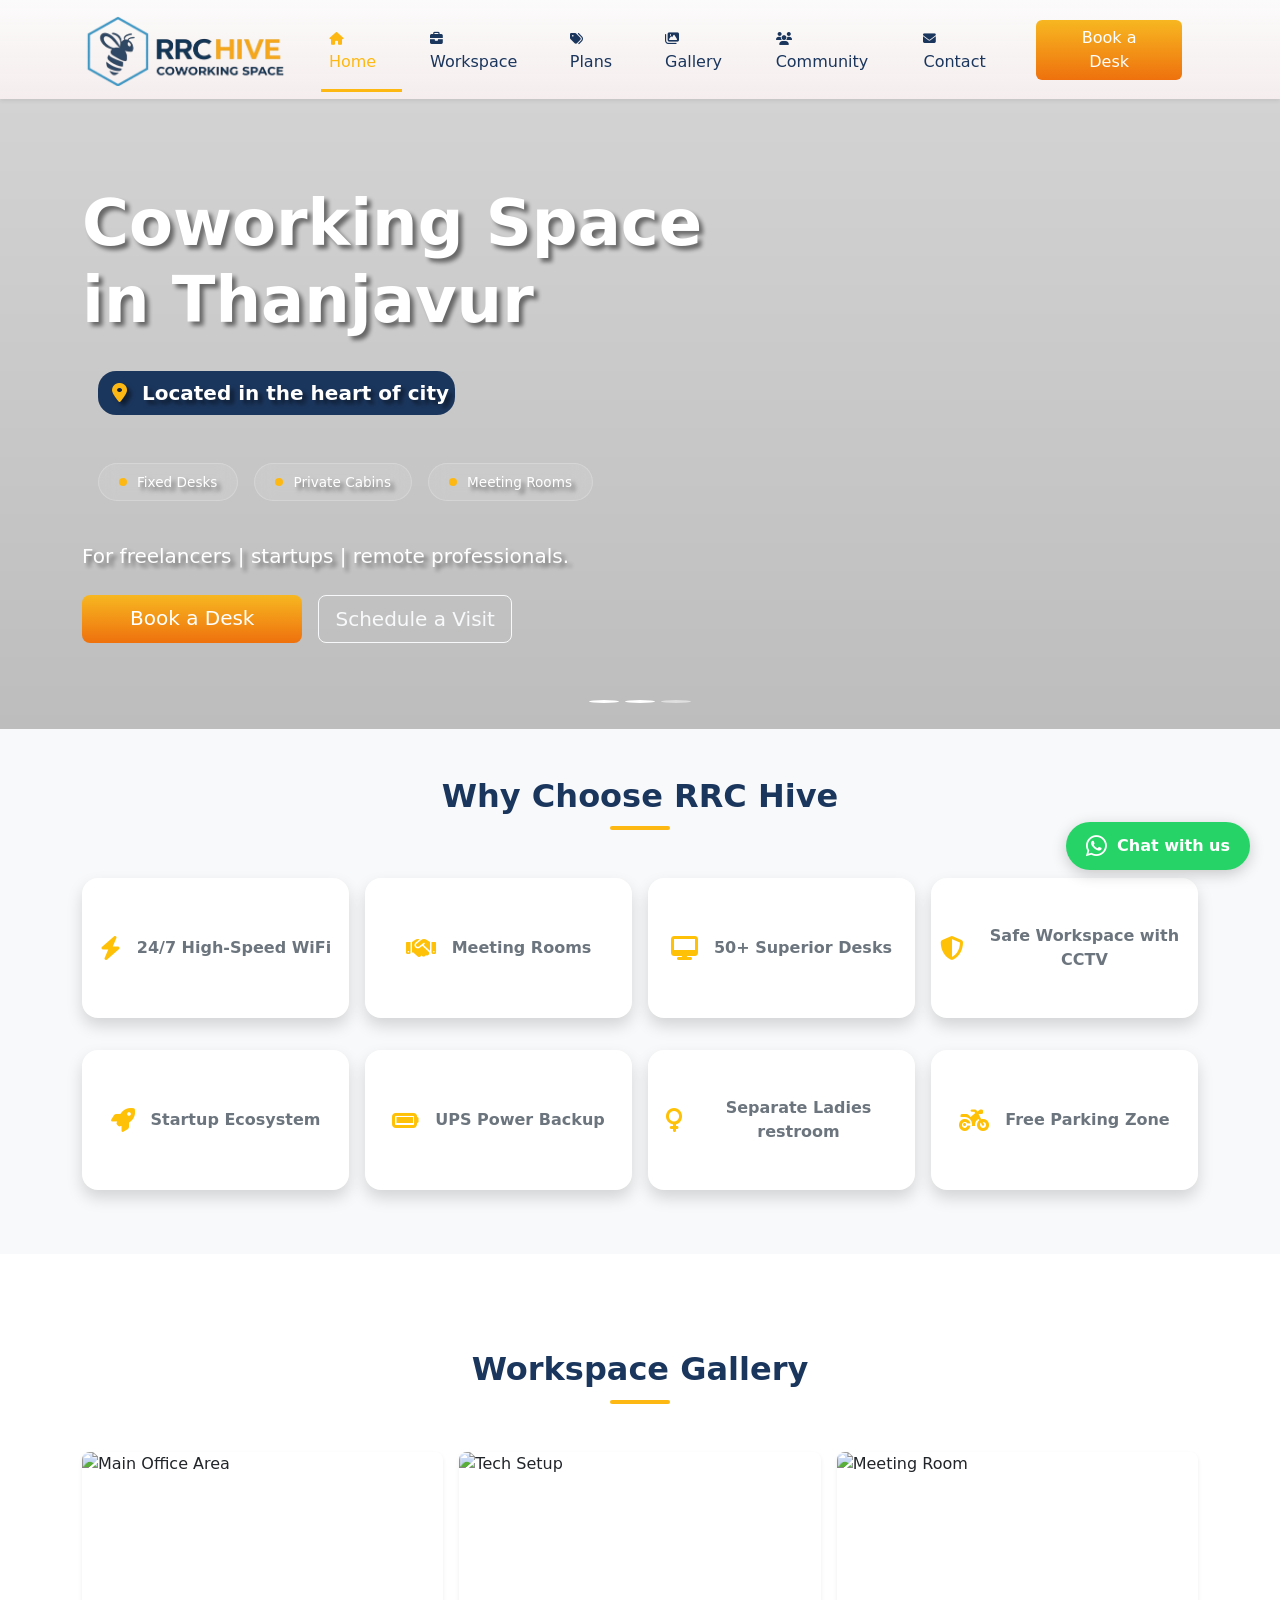
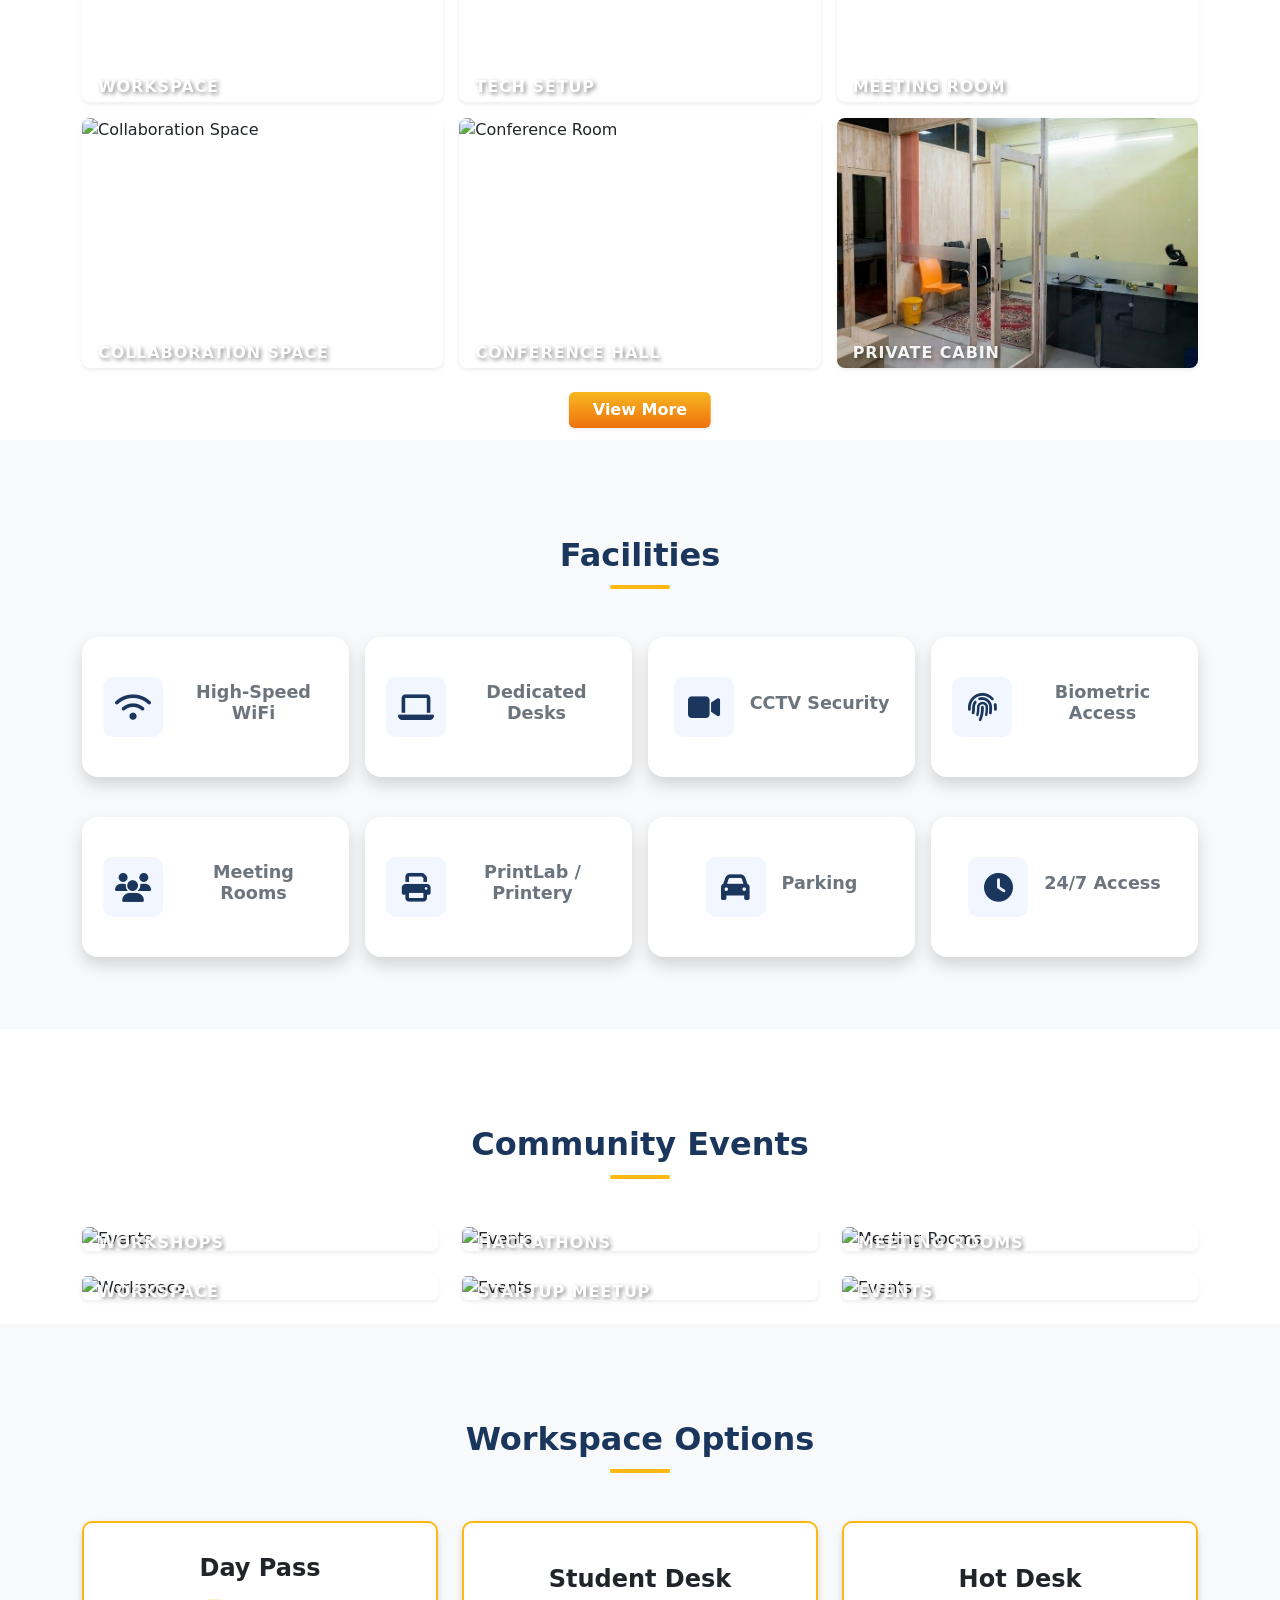
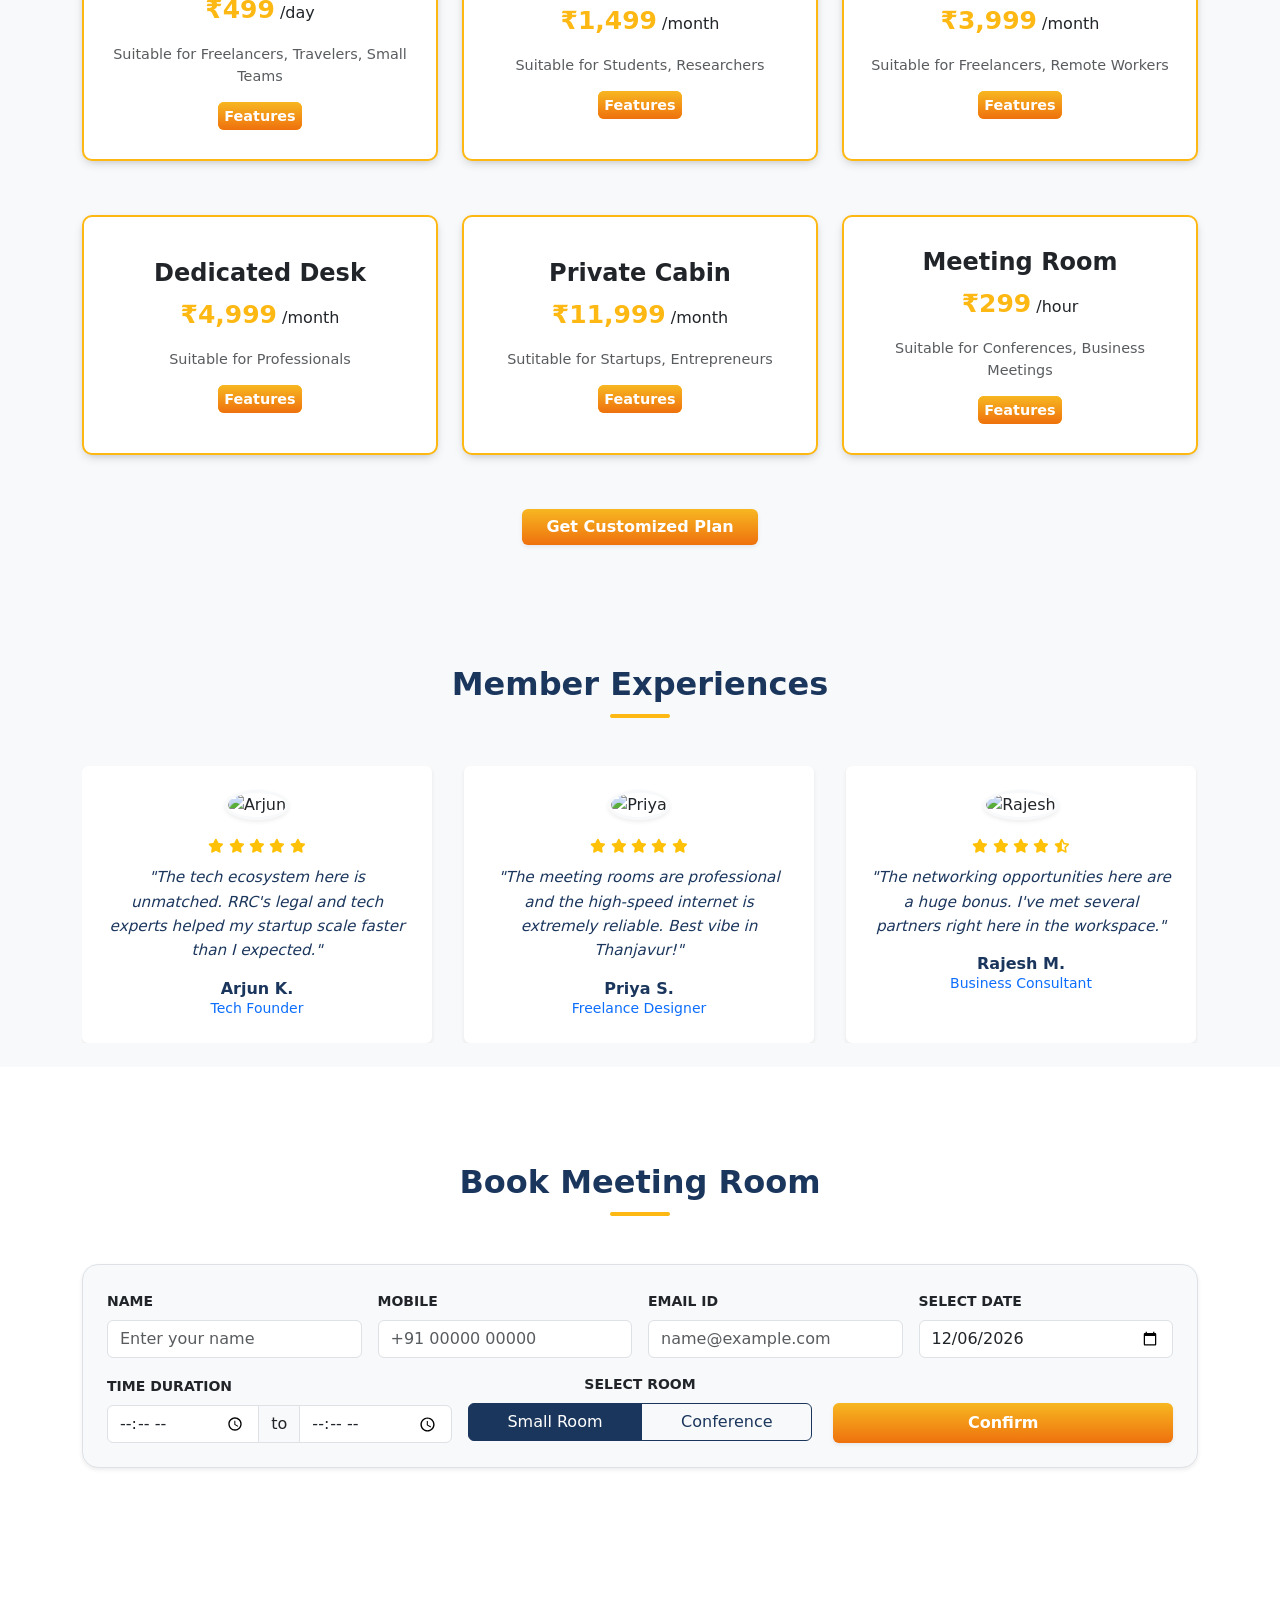
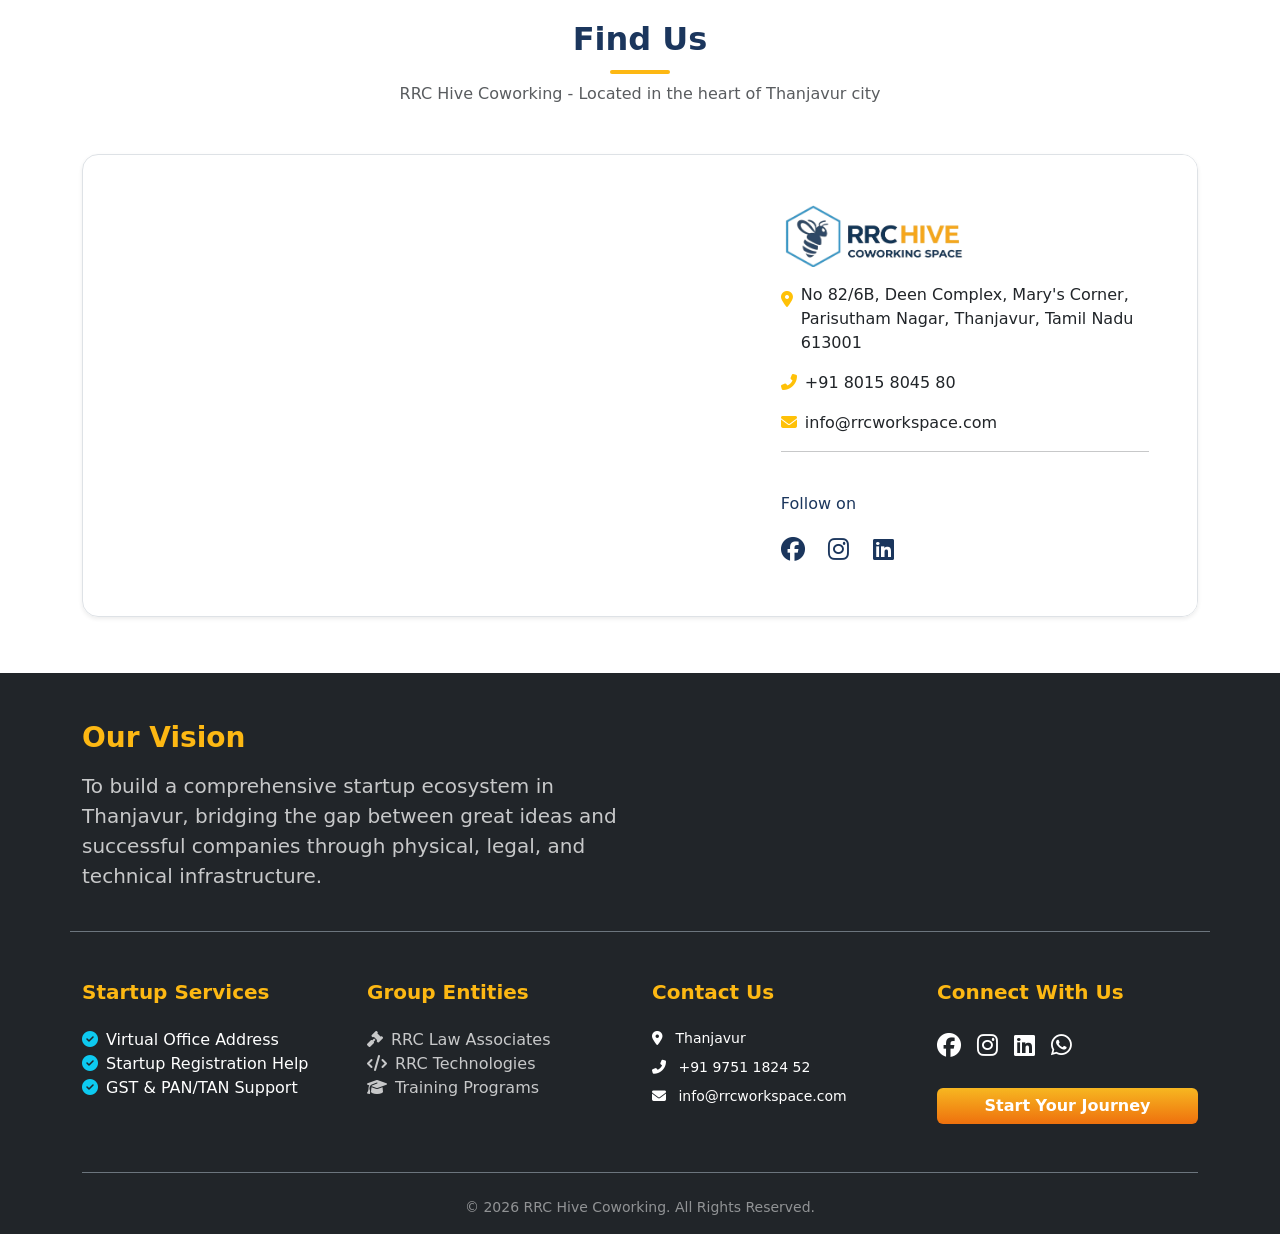
==== commit d5419718: "Updated" ====
--- a/index.html
+++ b/index.html
@@ -554,13 +554,13 @@
                                     <div class="flip-card-front border-bg-front">
                                         <div class="bg-white p-1 text-center w-100">
                                             <h4 class="fw-bold">Day Pass</h4>
-                                            <p class="price-tag">₹500 /day</p>
-                                            <p class="text-muted recom">Freelancers, Travelers</p>
-                                            <a class="view-details fw-bold recom">View Details</a>
+                                            <p class="price-tag"><span style="color: #FDB813; font-weight: bold; font-size: 25px;">₹499</span> /day</p>
+                                            <p class="text-muted recom">Suitable for Freelancers, Travelers, Small Teams</p>
+                                            <a class="view-details fw-bold recom">Features</a>
                                         </div>
                                     </div>
                                     <div class="flip-card-back bg-white p-3 border-bg-back">
-                                        <h5 class="fw-bold text-warning mb-3">Features</h5>
+                                        <h5 class="fw-bold text-color-1 mb-3">Features</h5>
                                         <ul class="list-unstyled mb-4 text-start ms-2 text-secondary">
                                             <li class="d-flex align-items-start mb-2">
                                                 <i class="fas fa-check text-success me-2 mt-1"></i>
@@ -575,7 +575,7 @@
                                                 <span>Restroom access</span>
                                             </li>
                                         </ul>
-                                        <a href="booking.html" class="btn btn-color fw-bold">Select Plan</a>
+                                        <a href="booking.html" class="btn btn-color fw-bold">Get Started</a>
                                     </div>
                                 </div>
                             </div>
@@ -587,13 +587,13 @@
                                     <div class="flip-card-front border-bg-front">
                                         <div class="bg-white p-1 text-center w-100">
                                             <h4 class="fw-bold">Student Desk</h4>
-                                            <p class="price-tag">₹1,500 /month</p>
-                                            <p class="text-muted recom">Students, Researchers</p>
-                                            <a class="view-details fw-bold recom">View Details</a>
+                                            <p class="price-tag"><span style="color: #FDB813; font-weight: bold; font-size: 25px;">₹1,499</span> /month</p>
+                                            <p class="text-muted recom">Suitable for Students, Researchers</p>
+                                            <a class="view-details fw-bold recom">Features</a>
                                         </div>
                                     </div>
                                     <div class="flip-card-back bg-white p-3 border-bg-back">
-                                        <h5 class="fw-bold text-warning mb-3">Features</h5>
+                                        <h5 class="fw-bold text-color-1 mb-3">Features</h5>
                                         <ul class="list-unstyled mb-4 text-start ms-2 text-secondary">
                                             <li class="d-flex align-items-start mb-2">
                                                 <i class="fas fa-check text-success me-2 mt-1"></i>
@@ -608,7 +608,7 @@
                                                 <span>Tech Mentor Access</span>
                                             </li>
                                         </ul>
-                                        <a href="booking.html" class="btn btn-color fw-bold">Select Plan</a>
+                                        <a href="booking.html" class="btn btn-color fw-bold">Get Started</a>
                                     </div>
                                 </div>
                             </div>
@@ -620,13 +620,13 @@
                                     <div class="flip-card-front border-bg-front">
                                         <div class="bg-white p-1 text-center w-100">
                                             <h4 class="fw-bold">Hot Desk</h4>
-                                            <p class="price-tag">₹4,000 /month</p>
-                                            <p class="text-muted recom">Freelancers, Travelers</p>
-                                            <a class="view-details fw-bold recom">View Details</a>
+                                            <p class="price-tag"><span style="color: #FDB813; font-weight: bold; font-size: 25px;">₹3,999</span> /month</p>
+                                            <p class="text-muted recom">Suitable for Freelancers, Remote Workers </p>
+                                            <a class="view-details fw-bold recom">Features</a>
                                         </div>
                                     </div>
                                     <div class="flip-card-back bg-white p-3 border-bg-back">
-                                        <h5 class="fw-bold text-warning mb-3">Features</h5>
+                                        <h5 class="fw-bold text-color-1 mb-3">Features</h5>
                                         <ul class="list-unstyled mb-4 text-start ms-2 text-secondary">
                                             <li class="d-flex align-items-start mb-2">
                                                 <i class="fas fa-check text-success me-2 mt-1"></i>
@@ -641,7 +641,7 @@
                                                 <span>Community networking</span>
                                             </li>
                                         </ul>
-                                        <a href="booking.html" class="btn btn-color fw-bold">Select Plan</a>
+                                        <a href="booking.html" class="btn btn-color fw-bold">Get Started</a>
                                     </div>
                                 </div>
                             </div>
@@ -653,13 +653,13 @@
                                     <div class="flip-card-front border-bg-front">
                                         <div class="bg-white p-1 text-center w-100">
                                             <h4 class="fw-bold">Dedicated Desk</h4>
-                                            <p class="price-tag">₹5,000 /month</p>
-                                            <p class="text-muted recom">Professionals</p>
-                                            <a class="view-details fw-bold recom">View Details</a>
+                                            <p class="price-tag"><span style="color: #FDB813; font-weight: bold; font-size: 25px;">₹4,999</span> /month</p>
+                                            <p class="text-muted recom">Suitable for Professionals</p>
+                                            <a class="view-details fw-bold recom">Features</a>
                                         </div>
                                     </div>
                                     <div class="flip-card-back bg-white p-3 border-bg-back">
-                                        <h5 class="fw-bold text-warning mb-3">Features</h5>
+                                        <h5 class="fw-bold text-color-1 mb-3">Features</h5>
                                         <ul class="list-unstyled mb-4 text-start ms-2 text-secondary">
                                             <li class="d-flex align-items-start mb-2">
                                                 <i class="fas fa-check text-success me-2 mt-1"></i>
@@ -674,7 +674,7 @@
                                                 <span>Meeting room access</span>
                                             </li>
                                         </ul>
-                                        <a href="booking.html" class="btn btn-color fw-bold">Select Plan</a>
+                                        <a href="booking.html" class="btn btn-color fw-bold">Get Started</a>
                                     </div>
                                 </div>
                             </div>
@@ -686,13 +686,13 @@
                                     <div class="flip-card-front border-bg-front">
                                         <div class="bg-white p-1 text-center w-100">
                                             <h4 class="fw-bold">Private Cabin</h4>
-                                            <p class="price-tag">₹12,000 /month</p>
-                                            <p class="text-muted recom">Startups, Entrepreneurs</p>
-                                            <a class="view-details fw-bold recom">View Details</a>
+                                            <p class="price-tag"><span style="color: #FDB813; font-weight: bold; font-size: 25px;">₹11,999</span> /month</p>
+                                            <p class="text-muted recom">Sutitable for Startups, Entrepreneurs</p>
+                                            <a class="view-details fw-bold recom">Features</a>
                                         </div>
                                     </div>
                                     <div class="flip-card-back bg-white p-3 border-bg-back">
-                                        <h5 class="fw-bold text-warning mb-3">Features</h5>
+                                        <h5 class="fw-bold text-color-1 mb-3">Features</h5>
                                         <ul class="list-unstyled mb-4 text-start ms-2 text-secondary">
                                             <li class="d-flex align-items-start mb-2">
                                                 <i class="fas fa-check text-success me-2 mt-1"></i>
@@ -707,7 +707,7 @@
                                                 <span>Company Name Board</span>
                                             </li>
                                         </ul>
-                                        <a href="booking.html" class="btn btn-color fw-bold">Select Plan</a>
+                                        <a href="booking.html" class="btn btn-color fw-bold">Get Started</a>
                                     </div>
                                 </div>
                             </div>
@@ -719,13 +719,13 @@
                                     <div class="flip-card-front border-bg-front">
                                         <div class="bg-white p-1 text-center w-100">
                                             <h4 class="fw-bold">Meeting Room</h4>
-                                            <p class="price-tag">₹300 /hour</p>
-                                            <p class="text-muted recom">Business Meetings</p>
-                                            <a class="view-details fw-bold recom">View Details</a>
+                                            <p class="price-tag"><span style="color: #FDB813; font-weight: bold; font-size: 25px;">₹299</span> /hour</p>
+                                            <p class="text-muted recom">Suitable for Conferences, Business Meetings</p>
+                                            <a class="view-details fw-bold recom">Features</a>
                                         </div>
                                     </div>
                                     <div class="flip-card-back bg-white p-3 border-bg-back">
-                                        <h5 class="fw-bold text-warning mb-3">Features</h5>
+                                        <h5 class="fw-bold text-color-1 mb-3">Features</h5>
                                         <ul class="list-unstyled mb-4 text-start ms-2 text-secondary">
                                             <li class="d-flex align-items-start mb-2">
                                                 <i class="fas fa-check text-success me-2 mt-1"></i>
@@ -740,7 +740,7 @@
                                                 <span>Presentation Tools</span>
                                             </li>
                                         </ul>
-                                        <a href="booking.html" class="btn btn-color fw-bold">Select Plan</a>
+                                        <a href="booking.html" class="btn btn-color fw-bold">Get Started</a>
                                     </div>
                                 </div>
                             </div>
@@ -750,7 +750,7 @@
                             <a
                                 href="https://wa.me/918903169940?text=I'm interested in a Customized Plan"
                                 class="btn btn-color fw-bold px-4 shadow-sm">
-                                Get a Custom Plan
+                                Get Customized Plan
                             </a>
                         </div>
                     </div>
@@ -988,7 +988,7 @@
                         <p>
                             <i class="fas fa-phone-alt text-warning me-2 reveal d-2"></i>+91 8015 8045 80</p>
                         <p>
-                            <i class="fas fa-envelope text-warning me-2 reveal d-2"></i>rrchivecoworkingspace@gmail.com</p>
+                            <i class="fas fa-envelope text-warning me-2 reveal d-2"></i>info@rrcworkspace.com</p>
                         <hr>
                         <div class="social-links mt-4 fs-4 reveal-text-lr">
                             <p style="font-size: medium;">Follow on</p>
@@ -1060,7 +1060,7 @@
                                 +91 9751 1824 52</p>
                             <p class="small">
                                 <i class="fas fa-envelope me-2"></i>
-                                rrchivecoworkingspace@gmail.com</p>
+                                info@rrcworkspace.com</p>
                         </div>
 
                         <div class="col-lg-3 reveal d-4">
--- a/style.css
+++ b/style.css
@@ -642,21 +642,20 @@
     .flip-card-back,
     .flip-card-front,
     .flip-card-inner {
-        height: 240px !important;
+        height: 280px !important;
         /* Increase this value until the button fits */
     }
 
     /* Adjust the font size slightly so it doesn't wrap as much */
     .flip-card-back ul li span {
         font-size: 0.85rem;
-        line-height: 1.2;
+        line-height: 1.4;
     }
 
     /* Reduce margins on mobile to save space */
     .flip-card-back h5 {
         margin-bottom: 10px !important;
     }
-
     .flip-card-back ul {
         margin-bottom: 15px !important;
         margin-left: 10px !important;
@@ -1267,4 +1266,53 @@
         bottom: 80px !important;
         right: 15px !important;
     }
-}+}
+
+/* --- Custom Scrollbar for Chrome, Edge, and Safari --- */
+
+/* 1. The width of the entire scrollbar */
+::-webkit-scrollbar {
+    width: 8px; /* Slimmer than default */
+}
+
+/* 2. The background of the scrollbar track */
+::-webkit-scrollbar-track {
+    background: #f1f1f1; 
+    border-radius: 10px;
+}
+
+/* 3. The actual draggable handle (The Thumb) */
+::-webkit-scrollbar-thumb {
+    background: #FDB813; /* Your brand orange */
+    border-radius: 10px;
+    border: 2px solid #f1f1f1; /* Creates a padding effect */
+    transition: background 0.3s ease;
+}
+
+/* 4. Handle on hover */
+::-webkit-scrollbar-thumb:hover {
+    background: #1B365D; /* Changes to Navy on hover */
+}
+
+/* --- Custom Scrollbar for Firefox --- */
+html {
+    scrollbar-width: thin;
+    scrollbar-color: #fd9013 #f1f1f1;
+}
+
+.scroll-progress-container {
+    position: fixed;
+    top: 0;
+    left: 0;
+    width: 100%;
+    height: 4px;
+    background: transparent;
+    z-index: 9999; /* Above the navbar */
+}
+
+.scroll-progress-bar {
+    height: 4px;
+    background: #fd9013; /* Brand Orange */
+    width: 0%; /* Initial width */
+}
+
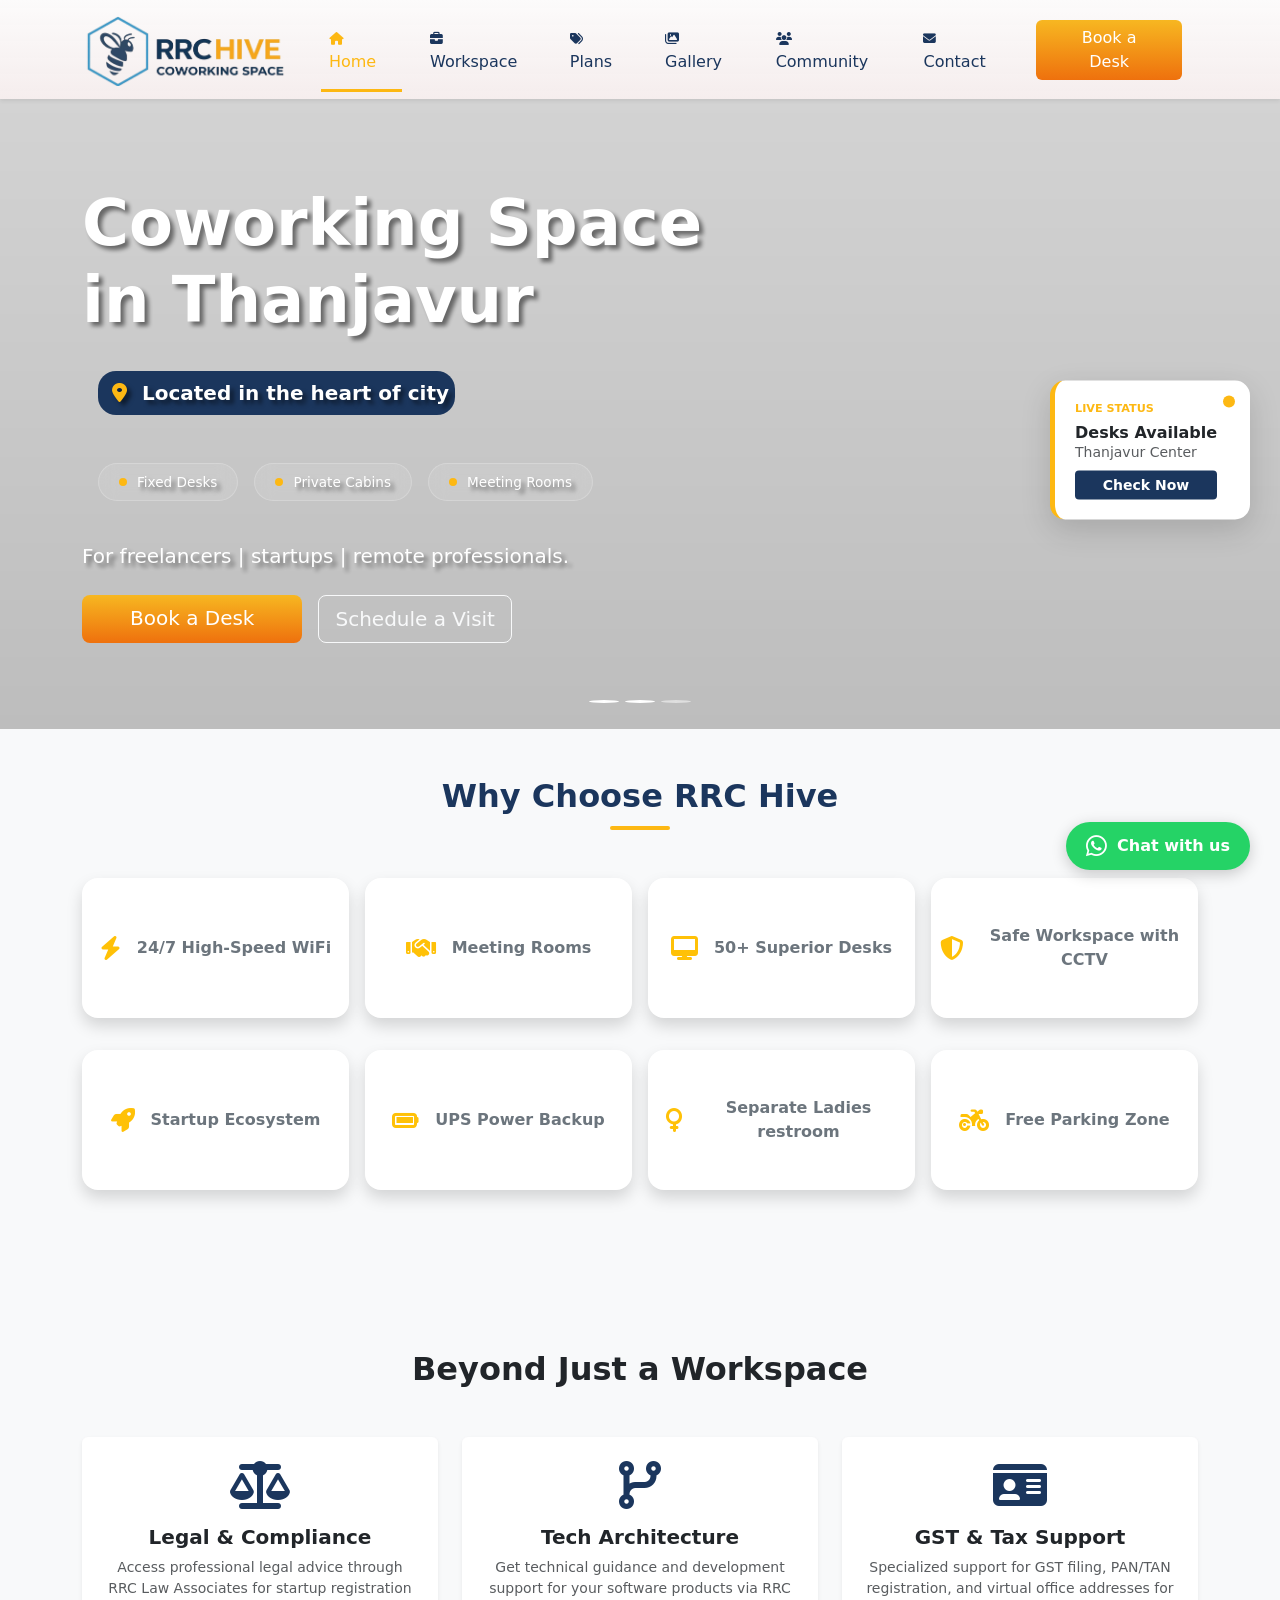
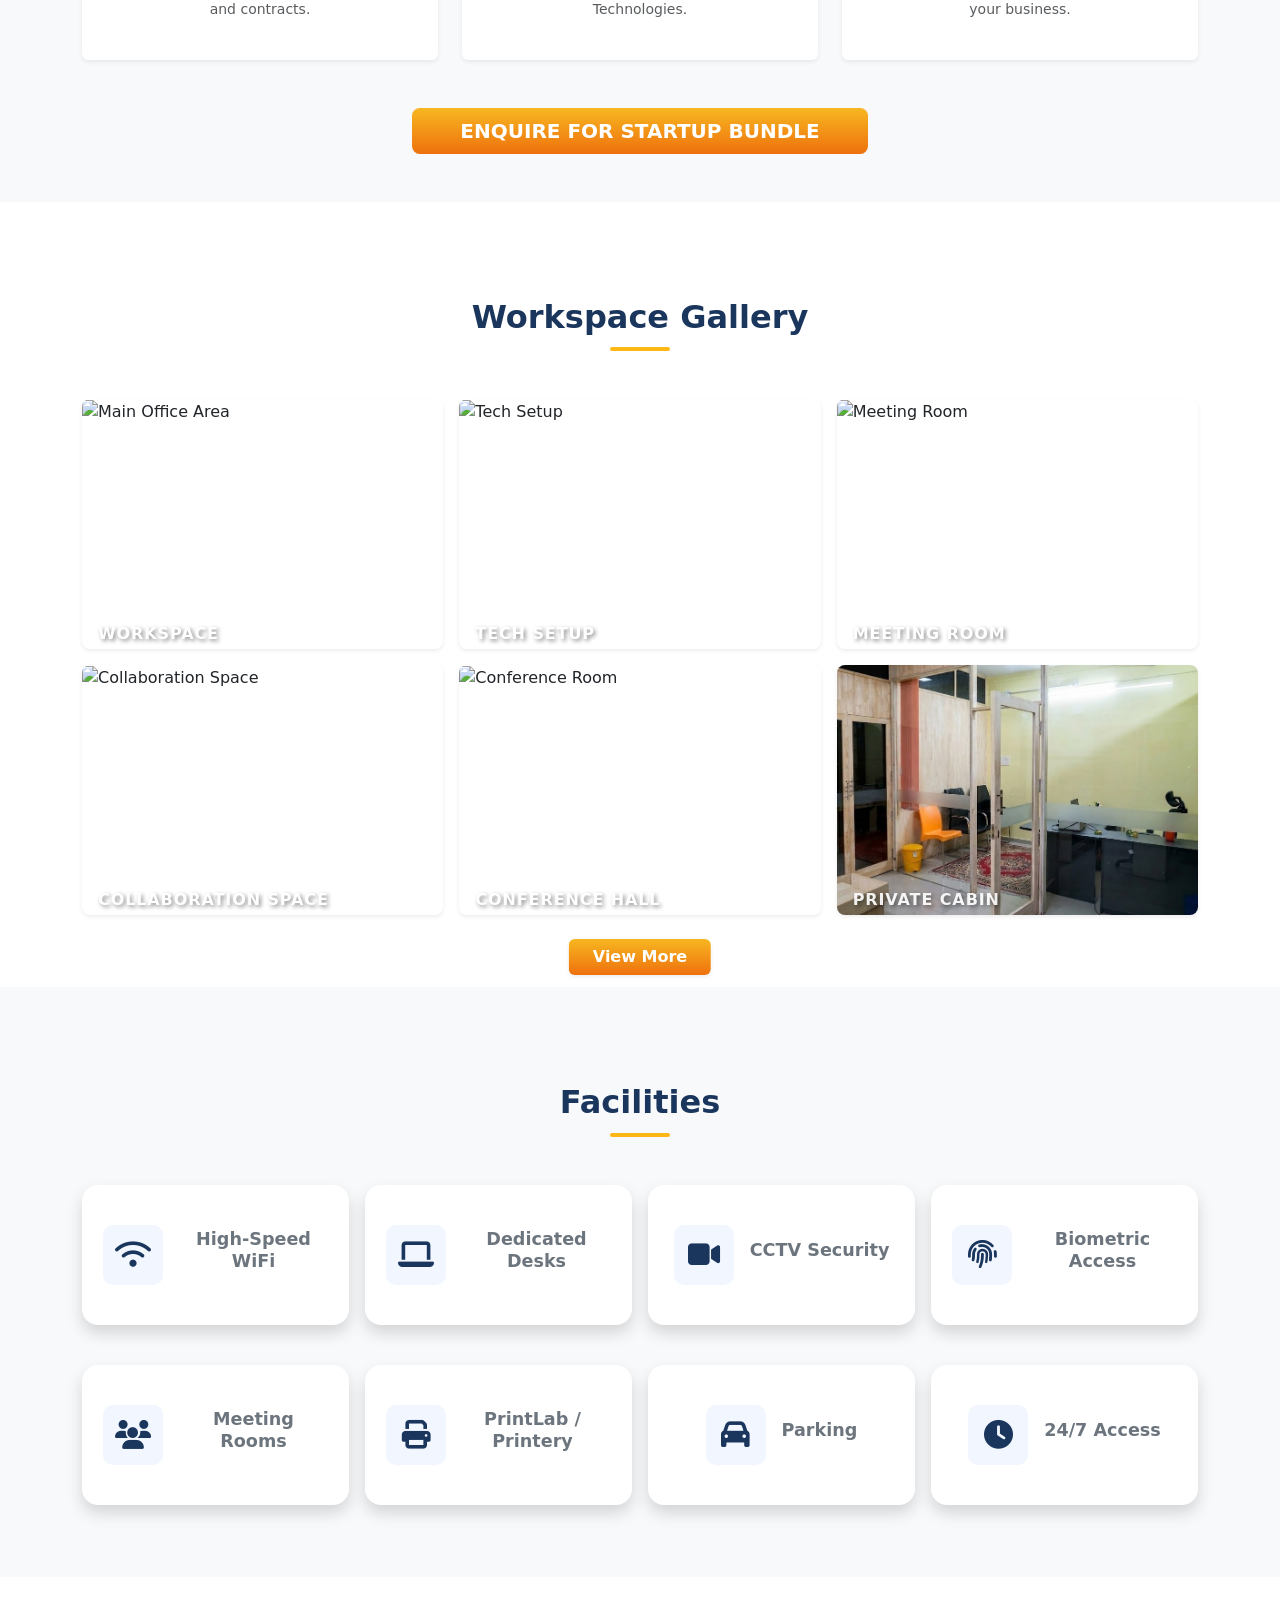
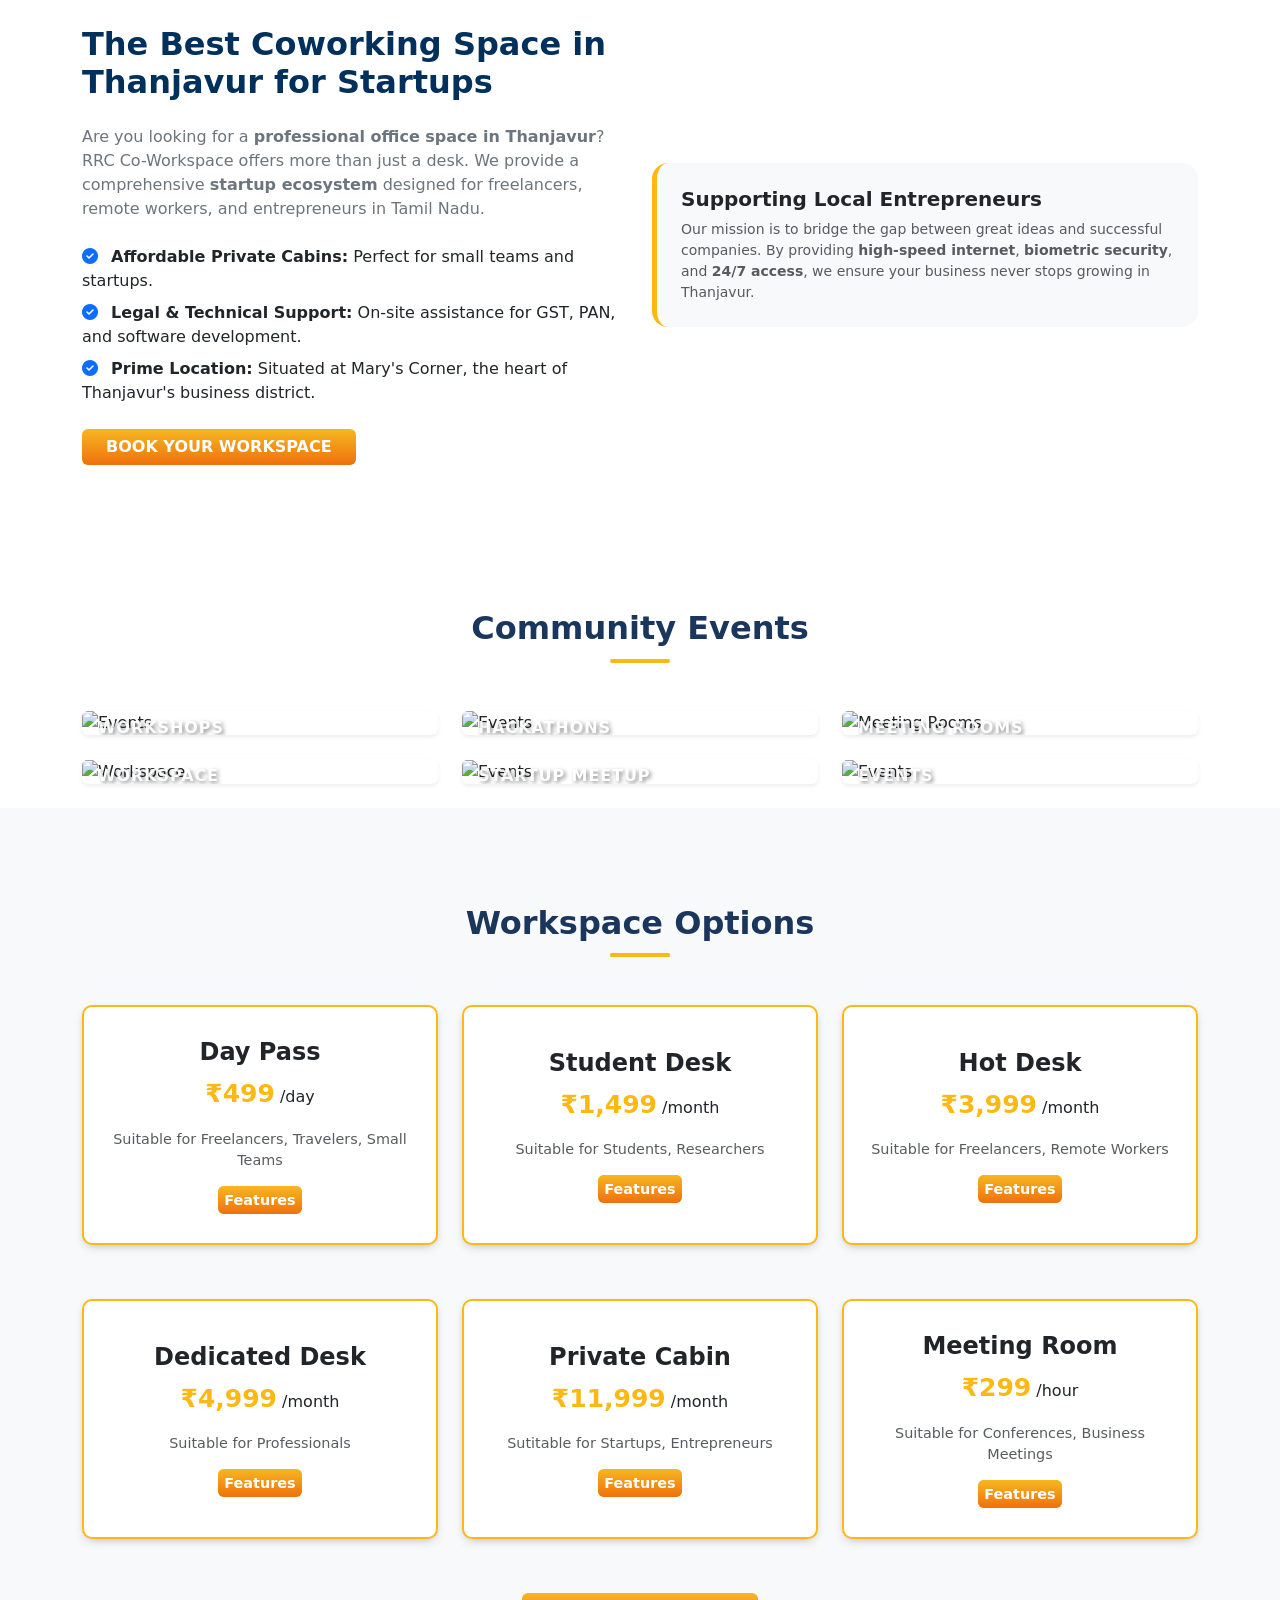
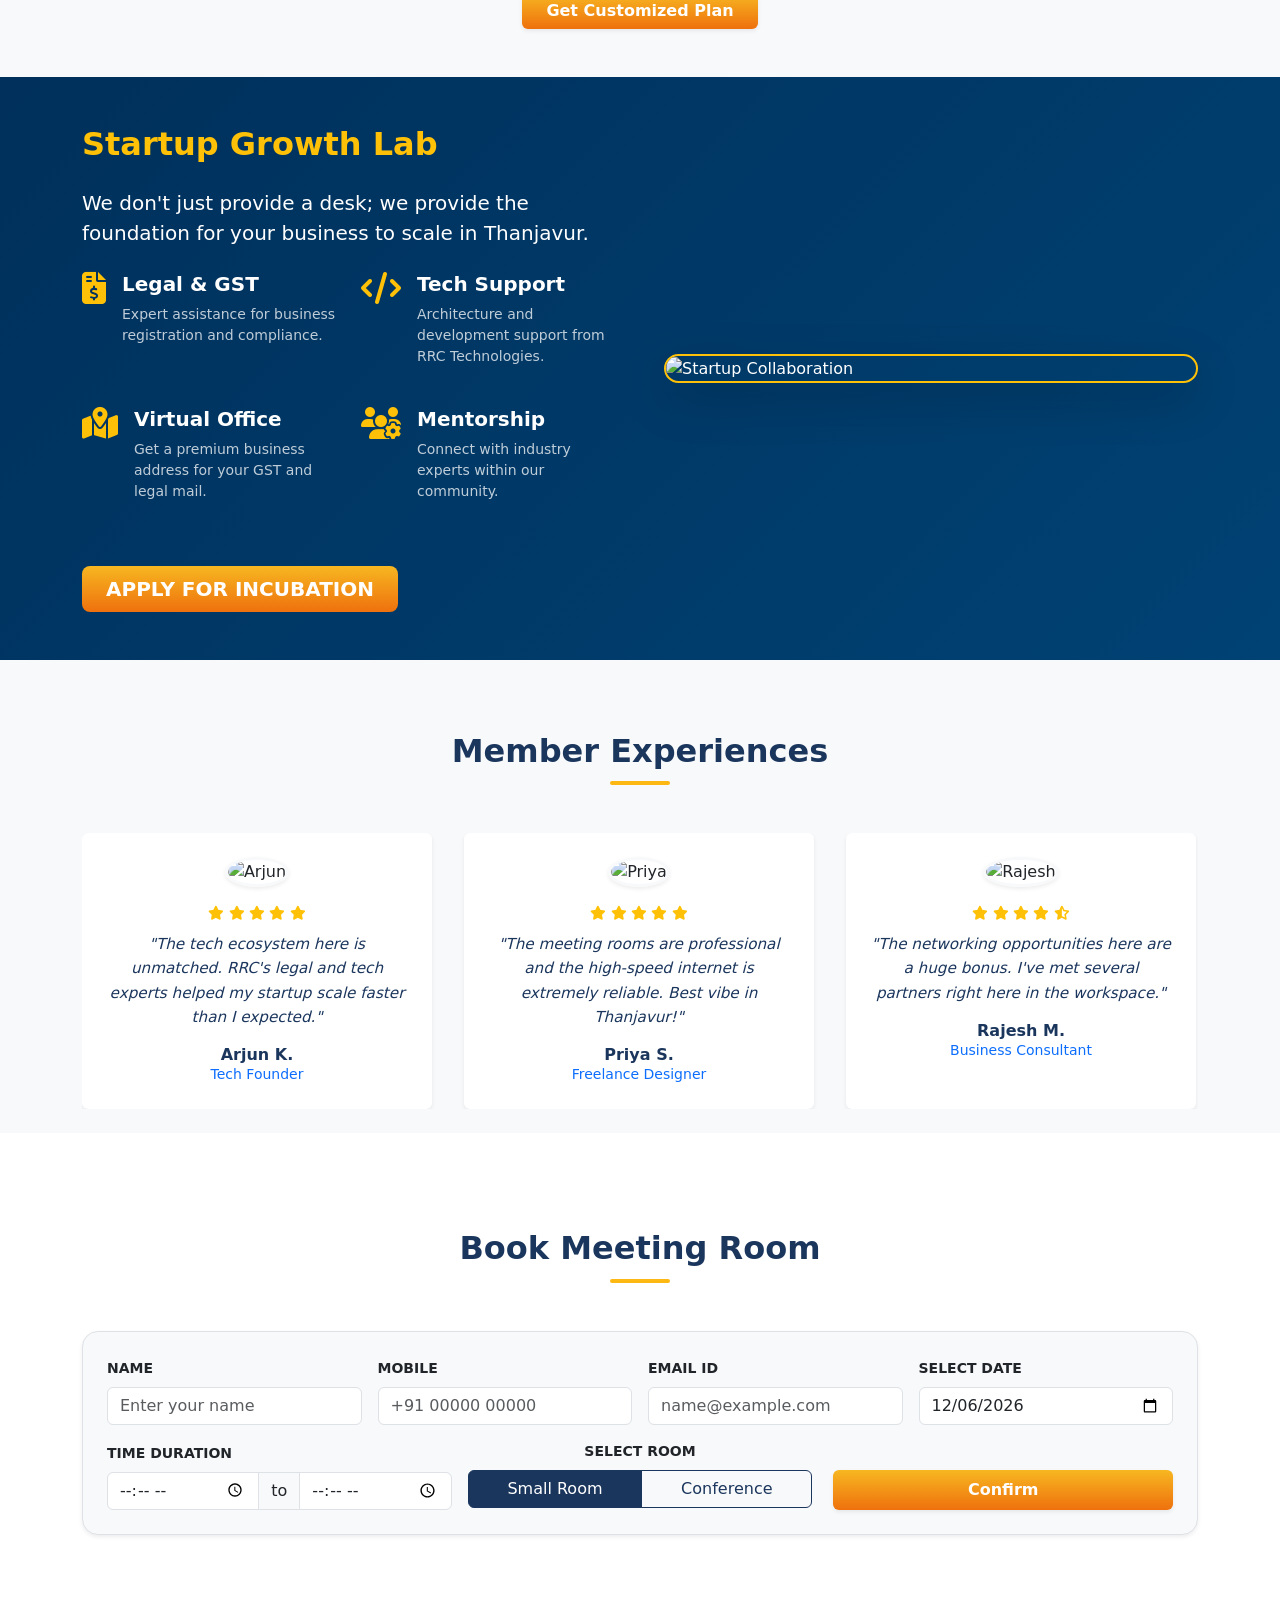
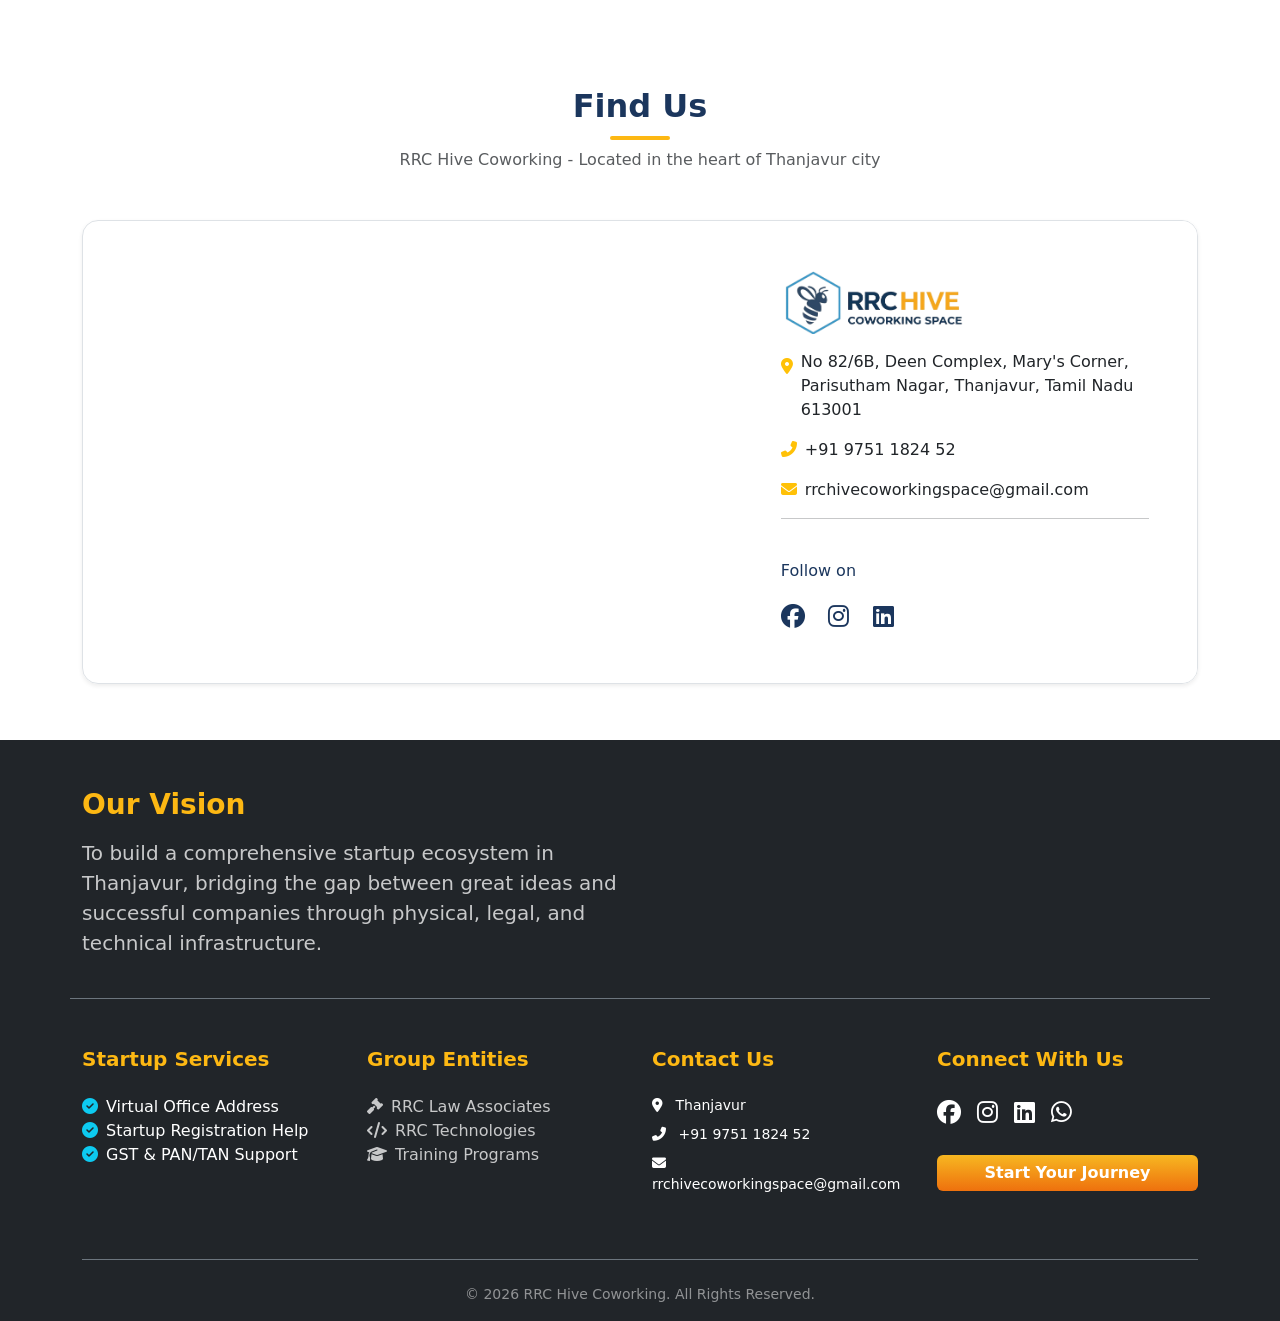
==== commit a0cce0c8: "Updated" ====
--- a/index.html
+++ b/index.html
@@ -311,6 +311,62 @@
                 </div>
             </section>
 
+            <section id="mobile-availability" class="container py-4 d-lg-none">
+                <div class="availability-banner shadow-sm rounded-4 p-3 border-start border-4 border-warning bg-white">
+                    <div class="d-flex align-items-center justify-content-between">
+                        <div class="d-flex align-items-center">
+                            <div class="pulse-icon-static me-3"></div>
+                            <div>
+                                <span class="status-text text-warning fw-bold small text-uppercase">Live Status</span>
+                                <h6 class="fw-bold mb-0">Desks Available</h6>
+                                <p class="small mb-0 text-muted">Thanjavur Center</p>
+                            </div>
+                        </div>
+                        <div>
+                            <a href="https://wa.me/919751182452?text=Requesting for current desk availability at RRC Co-Workspace." 
+                            target="_blank" 
+                            class="btn btn-color-1 btn-sm fw-bold px-3">
+                            Check Now
+                            </a>
+                        </div>
+                    </div>
+                </div>
+            </section>
+
+            <section id="startup-support" class="py-5 bg-light">
+                <br>
+                <br>
+    <div class="container">
+        <h2 class="text-center fw-bold mb-5">Beyond Just a Workspace</h2>
+        <div class="row g-4">
+            <div class="col-md-4">
+                <div class="card h-100 border-0 shadow-sm p-4 text-center">
+                    <i class="fas fa-balance-scale fa-3x text-color-1 mb-3"></i>
+                    <h5 class="fw-bold">Legal & Compliance</h5>
+                    <p class="text-muted small">Access professional legal advice through RRC Law Associates for startup registration and contracts.</p>
+                </div>
+            </div>
+            <div class="col-md-4">
+                <div class="card h-100 border-0 shadow-sm p-4 text-center">
+                    <i class="fas fa-code-branch fa-3x text-color-1 mb-3"></i>
+                    <h5 class="fw-bold">Tech Architecture</h5>
+                    <p class="text-muted small">Get technical guidance and development support for your software products via RRC Technologies.</p>
+                </div>
+            </div>
+            <div class="col-md-4">
+                <div class="card h-100 border-0 shadow-sm p-4 text-center">
+                    <i class="fas fa-id-card fa-3x text-color-1 mb-3"></i>
+                    <h5 class="fw-bold">GST & Tax Support</h5>
+                    <p class="text-muted small">Specialized support for GST filing, PAN/TAN registration, and virtual office addresses for your business.</p>
+                </div>
+            </div>
+        </div>
+        <div class="text-center mt-5">
+            <a href="https://wa.me/918015804580?text=I'm interested in Startup Support services." class="btn btn-color btn-lg px-5 fw-bold">ENQUIRE FOR STARTUP BUNDLE</a>
+        </div>
+    </div>
+            </section>
+
             <section id="gallery" class="py-4">
                 <br>
                 <br>
@@ -452,6 +508,33 @@
                                 class="w-100 bg-white rounded-4 facility-card benefit-card-1 shadow d-flex flex-column flex-lg-row align-items-center justify-content-center">
                                 <i class="fas fa-clock mt-2 mb-2"></i>
                                 <span class="fw-bold text-secondary mt-2 mb-2 mt-lg-0 ms-lg-3">24/7 Access</span>
+                            </div>
+                        </div>
+                    </div>
+                </div>
+            </section>
+
+            <section id="why-thanjavur" class="py-5 bg-white">
+                <div class="container">
+                    <div class="row align-items-center">
+                        <div class="col-lg-6 mb-4 mb-lg-0">
+                            <h2 class="fw-bold mb-4" style="color: var(--primary-blue);">The Best Coworking Space in Thanjavur for Startups</h2>
+                            <p class="text-secondary mb-4">
+                                Are you looking for a <strong>professional office space in Thanjavur</strong>? RRC Co-Workspace offers more than just a desk. We provide a comprehensive <strong>startup ecosystem</strong> designed for freelancers, remote workers, and entrepreneurs in Tamil Nadu.
+                            </p>
+                            <ul class="list-unstyled mb-4">
+                                <li class="mb-2"><i class="fas fa-check-circle text-primary me-2"></i> <strong>Affordable Private Cabins:</strong> Perfect for small teams and startups.</li>
+                                <li class="mb-2"><i class="fas fa-check-circle text-primary me-2"></i> <strong>Legal & Technical Support:</strong> On-site assistance for GST, PAN, and software development.</li>
+                                <li class="mb-2"><i class="fas fa-check-circle text-primary me-2"></i> <strong>Prime Location:</strong> Situated at Mary's Corner, the heart of Thanjavur's business district.</li>
+                            </ul>
+                            <a href="booking.html" class="btn btn-color fw-bold px-4">BOOK YOUR WORKSPACE</a>
+                        </div>
+                        <div class="col-lg-6">
+                            <div class="p-4 rounded-4" style="background-color: var(--light-gray); border-left: 5px solid #FDB813;">
+                                <h5 class="fw-bold">Supporting Local Entrepreneurs</h5>
+                                <p class="small text-muted mb-0">
+                                    Our mission is to bridge the gap between great ideas and successful companies. By providing <strong>high-speed internet</strong>, <strong>biometric security</strong>, and <strong>24/7 access</strong>, we ensure your business never stops growing in Thanjavur.
+                                </p>
                             </div>
                         </div>
                     </div>
@@ -752,6 +835,65 @@
                                 class="btn btn-color fw-bold px-4 shadow-sm">
                                 Get Customized Plan
                             </a>
+                        </div>
+                    </div>
+                </div>
+            </section>
+
+            <section id="startup-lab" class="py-5" style="background: linear-gradient(135deg, #00305b 0%, #004274 100%); color: white;">
+                <div class="container">
+                    <div class="row align-items-center g-5">
+                        <div class="col-lg-6">
+                            <h2 class="fw-bold mb-4 text-warning">Startup Growth Lab</h2>
+                            <p class="lead mb-4">We don't just provide a desk; we provide the foundation for your business to scale in Thanjavur.</p>
+                            
+                            <div class="row g-4">
+                                <div class="col-sm-6">
+                                    <div class="d-flex align-items-start">
+                                        <i class="fas fa-file-invoice-dollar fa-2x text-warning me-3"></i>
+                                        <div>
+                                            <h5 class="fw-bold">Legal & GST</h5>
+                                            <p class="small opacity-75">Expert assistance for business registration and compliance.</p>
+                                        </div>
+                                    </div>
+                                </div>
+                                <div class="col-sm-6">
+                                    <div class="d-flex align-items-start">
+                                        <i class="fas fa-code fa-2x text-warning me-3"></i>
+                                        <div>
+                                            <h5 class="fw-bold">Tech Support</h5>
+                                            <p class="small opacity-75">Architecture and development support from RRC Technologies.</p>
+                                        </div>
+                                    </div>
+                                </div>
+                                <div class="col-sm-6">
+                                    <div class="d-flex align-items-start">
+                                        <i class="fas fa-map-marked-alt fa-2x text-warning me-3"></i>
+                                        <div>
+                                            <h5 class="fw-bold">Virtual Office</h5>
+                                            <p class="small opacity-75">Get a premium business address for your GST and legal mail.</p>
+                                        </div>
+                                    </div>
+                                </div>
+                                <div class="col-sm-6">
+                                    <div class="d-flex align-items-start">
+                                        <i class="fas fa-users-cog fa-2x text-warning me-3"></i>
+                                        <div>
+                                            <h5 class="fw-bold">Mentorship</h5>
+                                            <p class="small opacity-75">Connect with industry experts within our community.</p>
+                                        </div>
+                                    </div>
+                                </div>
+                            </div>
+                            
+                            <div class="mt-5">
+                                <a href="https://wa.me/919751182452?text=I'm interested in the Startup Growth Lab services." class="btn btn-color btn-lg px-4 fw-bold">APPLY FOR INCUBATION</a>
+                            </div>
+                        </div>
+                        <div class="col-lg-6">
+                            <div class="rounded-4 overflow-hidden shadow-lg border border-warning border-2">
+                                <img src="https://images.unsplash.com/photo-1556761175-b413da4baf72?auto=format&fit=crop&w=800&q=80" class="img-fluid" alt="Startup Collaboration">
+                            </div>
                         </div>
                     </div>
                 </div>
@@ -986,9 +1128,9 @@
                             82/6B, Deen Complex, Mary's Corner, Parisutham Nagar, Thanjavur, Tamil Nadu
                             613001</p>
                         <p>
-                            <i class="fas fa-phone-alt text-warning me-2 reveal d-2"></i>+91 8015 8045 80</p>
+                            <i class="fas fa-phone-alt text-warning me-2 reveal d-2"></i>+91 9751 1824 52</p>
                         <p>
-                            <i class="fas fa-envelope text-warning me-2 reveal d-2"></i>info@rrcworkspace.com</p>
+                            <i class="fas fa-envelope text-warning me-2 reveal d-2"></i>rrchivecoworkingspace@gmail.com</p>
                         <hr>
                         <div class="social-links mt-4 fs-4 reveal-text-lr">
                             <p style="font-size: medium;">Follow on</p>
@@ -1006,7 +1148,7 @@
                 </div>
             </section>
 
-            <footer class="bg-dark text-white pt-5 pb-3 mt-5">
+            <footer id="footer" class="bg-dark text-white pt-5 pb-3 mt-5">
                 <div class="container">
                     <div class="row mb-5 pb-4 border-bottom border-secondary">
                         <div class="col-lg-6 mb-4 mb-lg-0 reveal">
@@ -1060,7 +1202,7 @@
                                 +91 9751 1824 52</p>
                             <p class="small">
                                 <i class="fas fa-envelope me-2"></i>
-                                info@rrcworkspace.com</p>
+                                rrchivecoworkingspace@gmail.com</p>
                         </div>
 
                         <div class="col-lg-3 reveal d-4">
@@ -1112,6 +1254,51 @@
                         "osystem."
             }
         </script>
+        <script>
+            window.addEventListener('scroll', function() {
+                const bookingBtn = document.getElementById('bookingFloat');
+                const heroSection = document.getElementById('heroCarousel');
+ 
+                // Calculate the height of the header/hero section
+                const heroHeight = heroSection.offsetHeight;
+
+                if (window.scrollY > heroHeight) {
+                    bookingBtn.classList.add('show');
+                } else {
+                    bookingBtn.classList.remove('show');
+                }
+            });
+        </script>
+        <script>
+            window.addEventListener('scroll', function() {
+                const availabilityCard = document.getElementById('availabilityCard');
+                if (window.scrollY > heroHeight) {
+                    availabilityCard.style.opacity = "1";
+                    availabilityCard.style.visibility = "visible";
+                } else {
+                    availabilityCard.style.opacity = "0";
+                    availabilityCard.style.visibility = "hidden";
+                }
+            });
+        </script>
+
+        <div class="availability-card-fixed d-none d-lg-flex" id="availabilityCard">
+            <div class="card-content">
+                <div class="pulse-icon"></div>
+                <div class="text-area">
+                    <span class="status-text">Live Status</span>
+                    <h6 class="fw-bold mb-0">Desks Available</h6>
+                    <p class="small mb-2 text-muted">Thanjavur Center</p>
+                    <a href="https://wa.me/919751182452?text=Requesting for current desk availability at RRC Co-Workspace." target="_blank"
+                    class="btn btn-sm btn-color-1 w-100 fw-bold">Check Now</a>
+                </div>
+            </div>
+        </div>
+
+        <a href="booking.html" class="booking-float" id="bookingFloat">
+            <i class="fas fa-calendar-check"></i>
+            <span class="float-text">Book Now</span>
+        </a>
 
         <a
             href="https://wa.me/919751182452?text=Hello! I'm interested in booking a desk at RRC Co-Workspace."
--- a/style.css
+++ b/style.css
@@ -1316,3 +1316,141 @@
     width: 0%; /* Initial width */
 }
 
+/* Floating Booking Button Base */
+.booking-float {
+    position: fixed;
+    bottom: 100px; /* Positioned above the WhatsApp button (which is at 30px) */
+    right: 30px;
+    background: linear-gradient(rgb(247, 183, 33), rgba(238, 111, 13, 0.977));
+    color: white;
+    padding: 12px 20px;
+    border-radius: 50px;
+    display: flex;
+    align-items: center;
+    justify-content: center;
+    gap: 10px;
+    text-decoration: none;
+    font-weight: 600;
+    box-shadow: 0 4px 15px rgba(0,0,0,0.2);
+    z-index: 1000;
+    transition: all 0.3s ease;
+    opacity: 0; /* Hidden by default */
+    visibility: hidden;
+    transform: translateY(20px);
+}
+
+.booking-float:hover {
+    background-color: #e65c00;
+    color: white;
+    transform: translateY(-5px);
+}
+
+.booking-float.show {
+    opacity: 1;
+    visibility: visible;
+    transform: translateY(0);
+}
+
+/* Mobile Tweaks to match WhatsApp button style */
+@media (max-width: 576px) {
+    .booking-float {
+        bottom: 85px; /* Adjust for smaller mobile WhatsApp button */
+        right: 20px;
+        width: 65px;
+        height: 55px;
+        border-radius: 50%;
+        padding: 0;
+    }
+    .booking-float .float-text {
+        display: none;
+    }
+}
+
+/* Fixed Availability Card */
+.availability-card-fixed {
+    position: fixed;
+    right: 30px;
+    top: 50%;
+    transform: translateY(-50%);
+    width: 200px;
+    background: white;
+    border-radius: 15px;
+    padding: 20px;
+    box-shadow: 0 10px 30px rgba(0,0,0,0.15);
+    z-index: 1050;
+    border-left: 5px solid #FDB813; /* Green for "available" status */
+    transition: all 0.3s ease;
+}
+
+.availability-card-fixed:hover {
+    transform: translateY(-52%) scale(1.02);
+}
+
+/* Status Pulse Animation */
+.pulse-icon {
+    width: 12px;
+    height: 12px;
+    background-color: #FDB813;
+    border-radius: 50%;
+    position: absolute;
+    top: 15px;
+    right: 15px;
+    box-shadow: 0 0 0 0 #FDB813;
+    animation: pulse-green-status 2s infinite;
+}
+
+@keyframes pulse-green-status {
+    0% { transform: scale(0.95); box-shadow: 0 0 0 0 #FDB813; }
+    70% { transform: scale(1); box-shadow: 0 0 0 10px rgba(40, 167, 69, 0); }
+    100% { transform: scale(0.95); box-shadow: 0 0 0 0 rgba(40, 167, 69, 0); }
+}
+
+.status-text {
+    font-size: 0.7rem;
+    text-transform: uppercase;
+    color: #FDB813;
+    font-weight: 800;
+    display: block;
+    margin-bottom: 5px;
+}
+
+.btn-color-1{
+    background-color: #1B365D !important;
+    border: none !important;
+    color: #fff !important;
+    transition: 0.3s ease;
+}
+
+/* Hide on mobile to avoid cluttering floating buttons */
+@media (max-width: 992px) {
+    .availability-card-fixed {
+        display: none !important;
+    }
+}
+
+/* Mobile Availability Banner Styling */
+.pulse-icon-static {
+    width: 12px;
+    height: 12px;
+    background-color: #FDB813; /* Success Green */
+    border-radius: 50%;
+    position: relative;
+    box-shadow: 0 0 0 0 #FDB813;
+    animation: pulse-green-mobile 2s infinite;
+}
+
+@keyframes pulse-green-mobile {
+    0% { transform: scale(0.95); box-shadow: 0 0 0 0 #FDB813; }
+    70% { transform: scale(1); box-shadow: 0 0 0 10px rgba(40, 167, 69, 0); }
+    100% { transform: scale(0.95); box-shadow: 0 0 0 0 rgba(40, 167, 69, 0); }
+}
+
+#mobile-availability .availability-banner {
+    background: #fff;
+    transition: transform 0.3s ease;
+}
+
+#mobile-availability .status-text {
+    font-size: 0.7rem;
+    letter-spacing: 0.5px;
+}
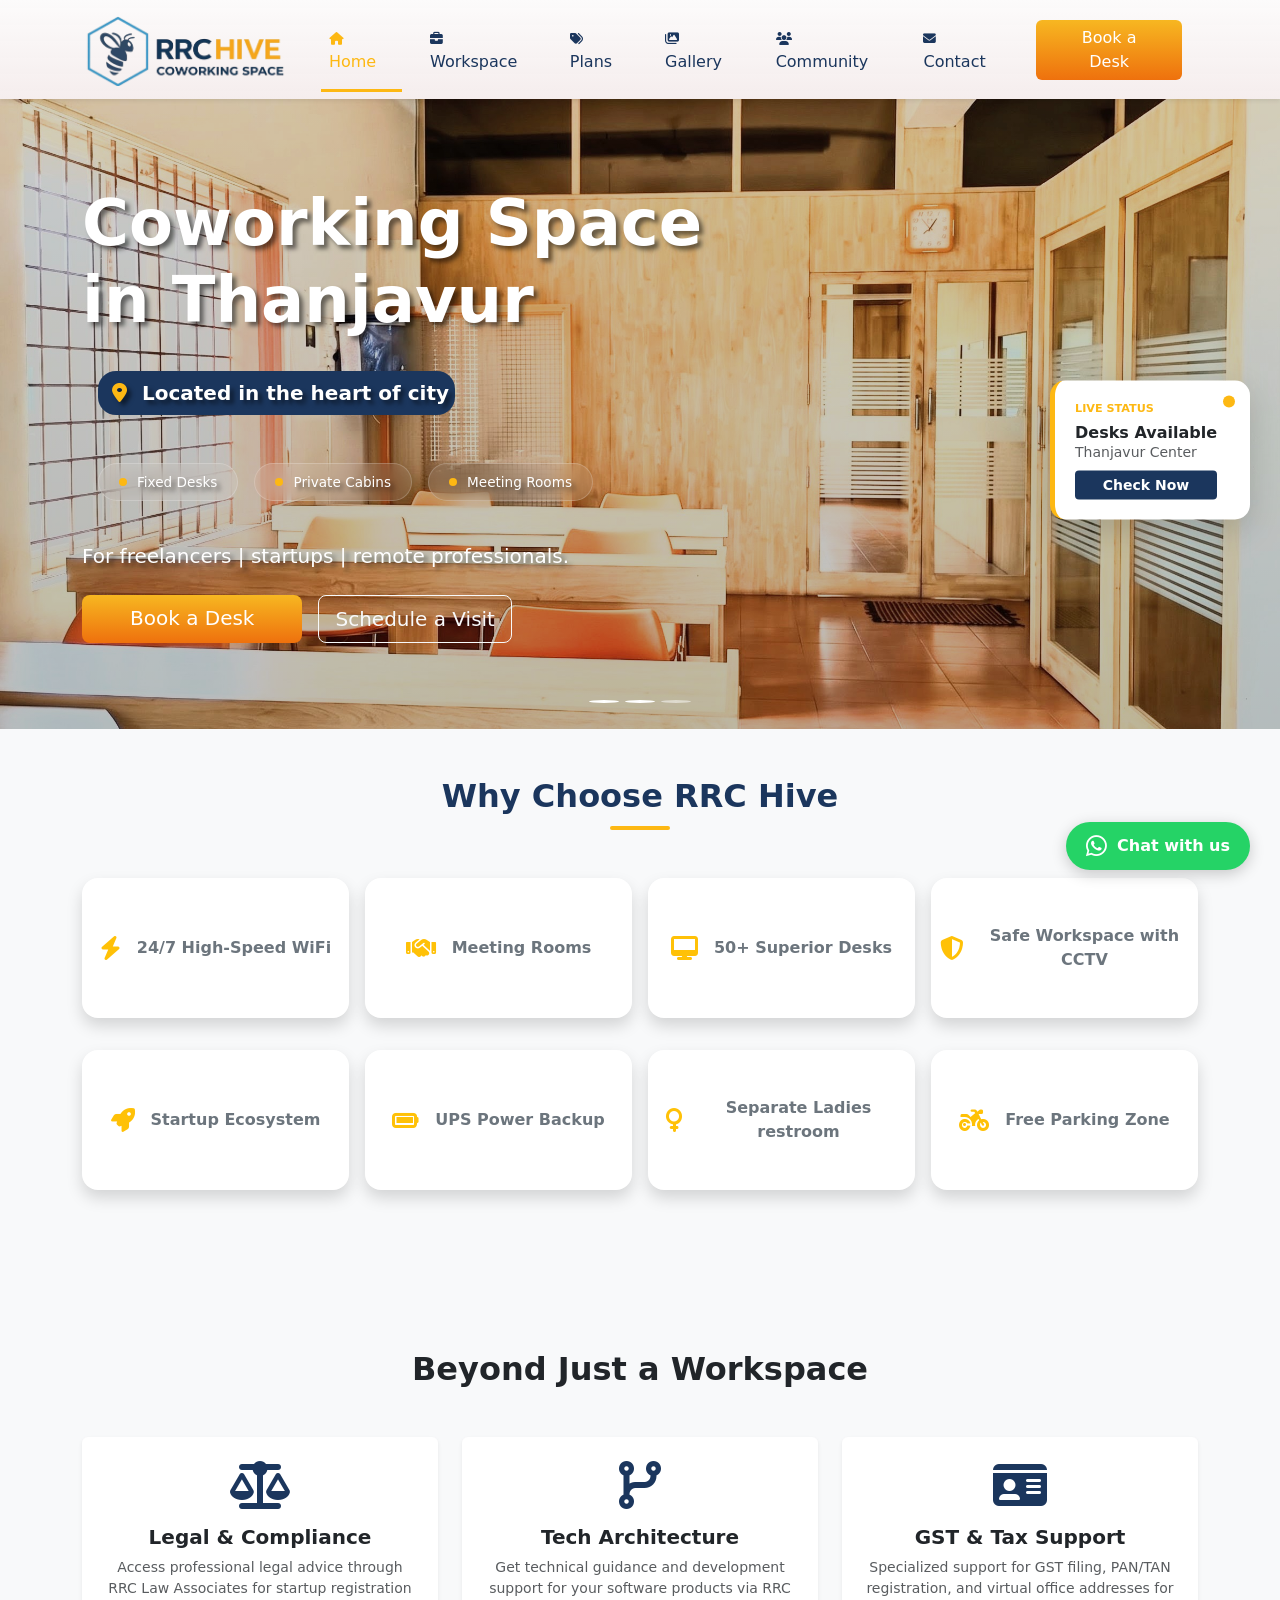
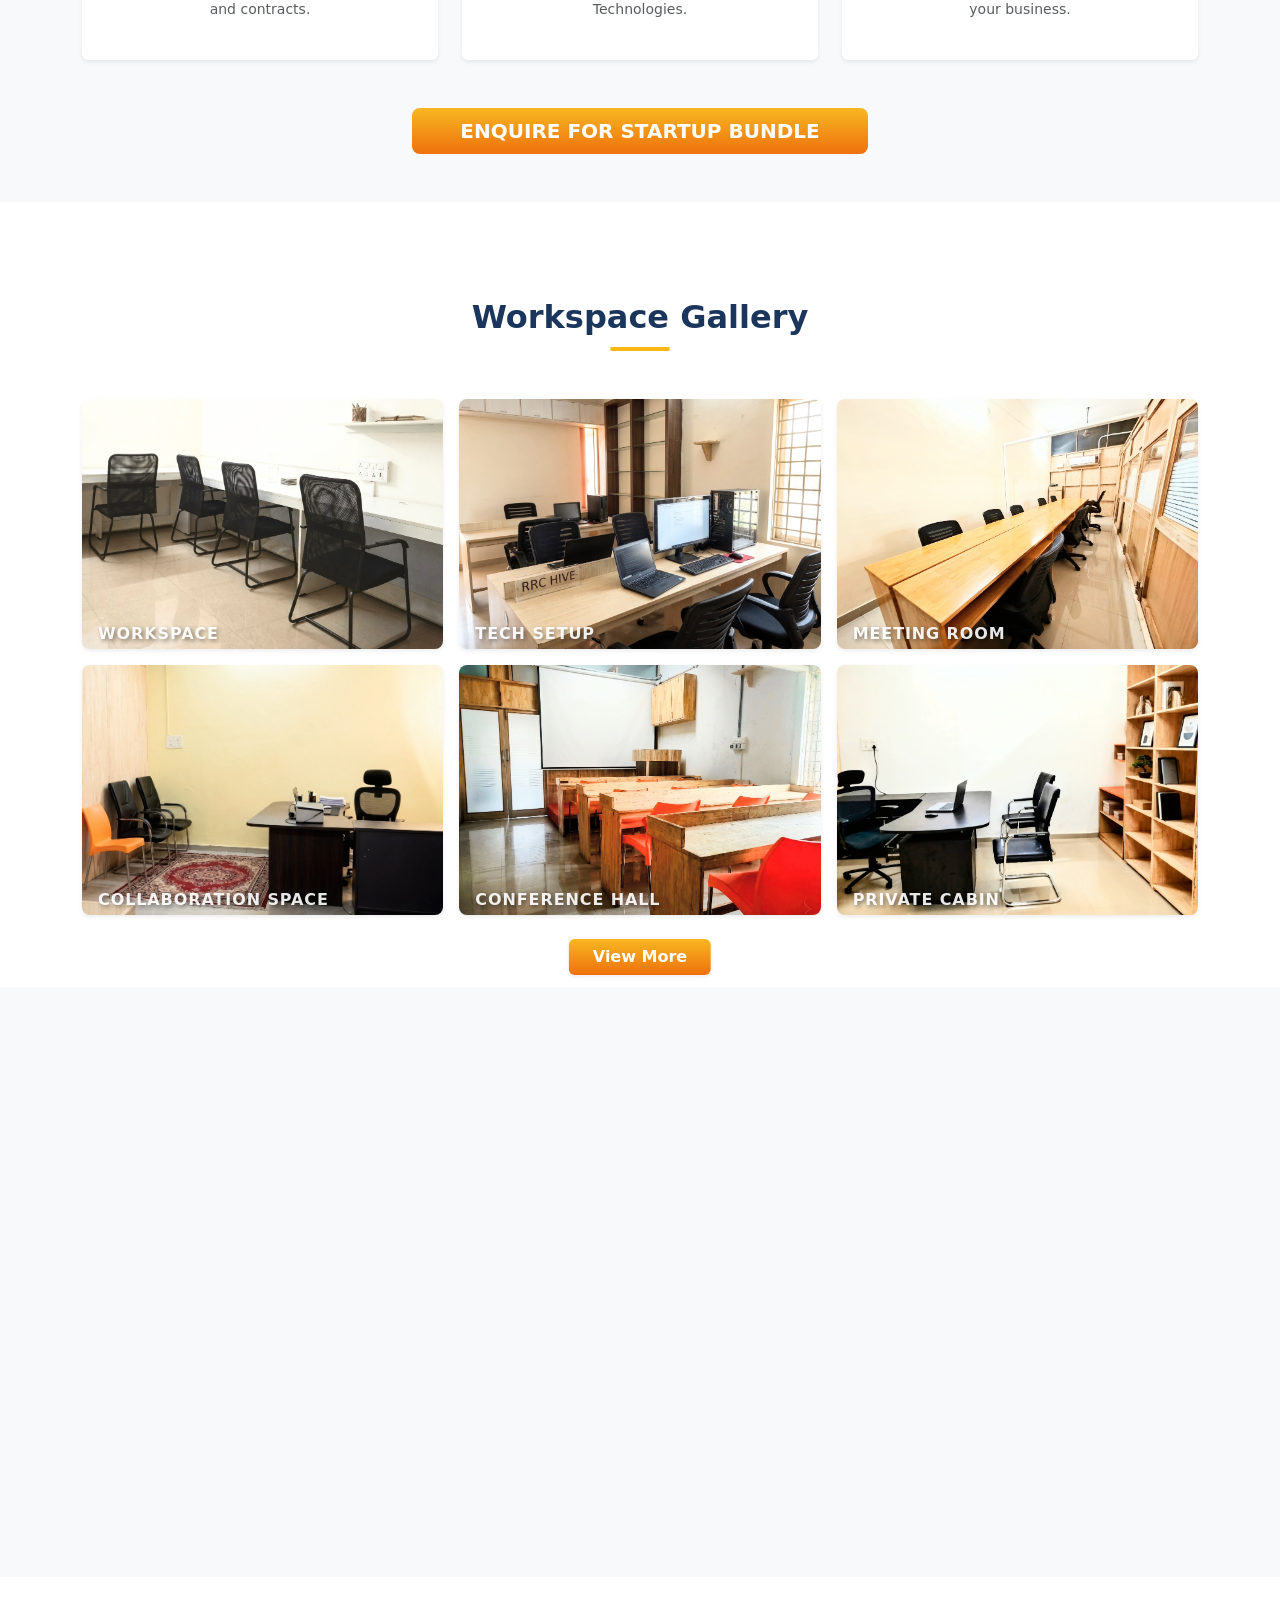
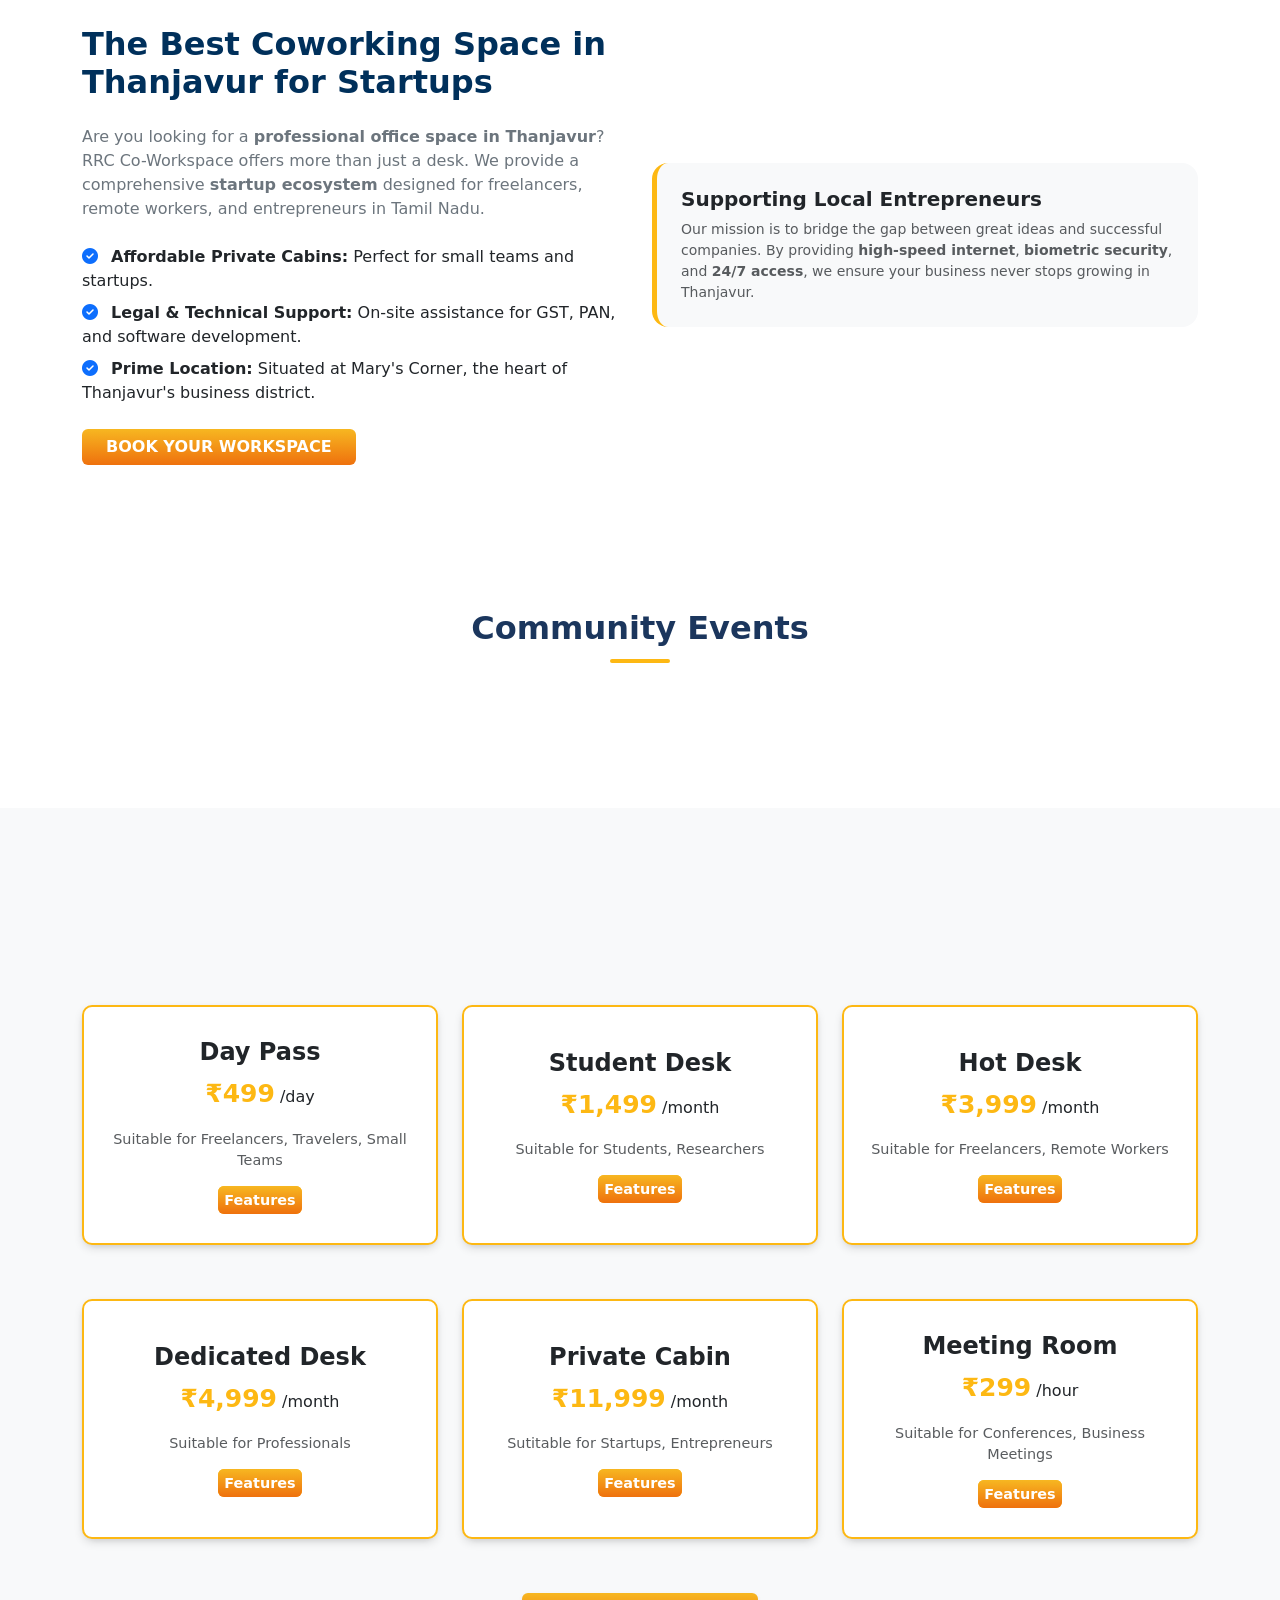
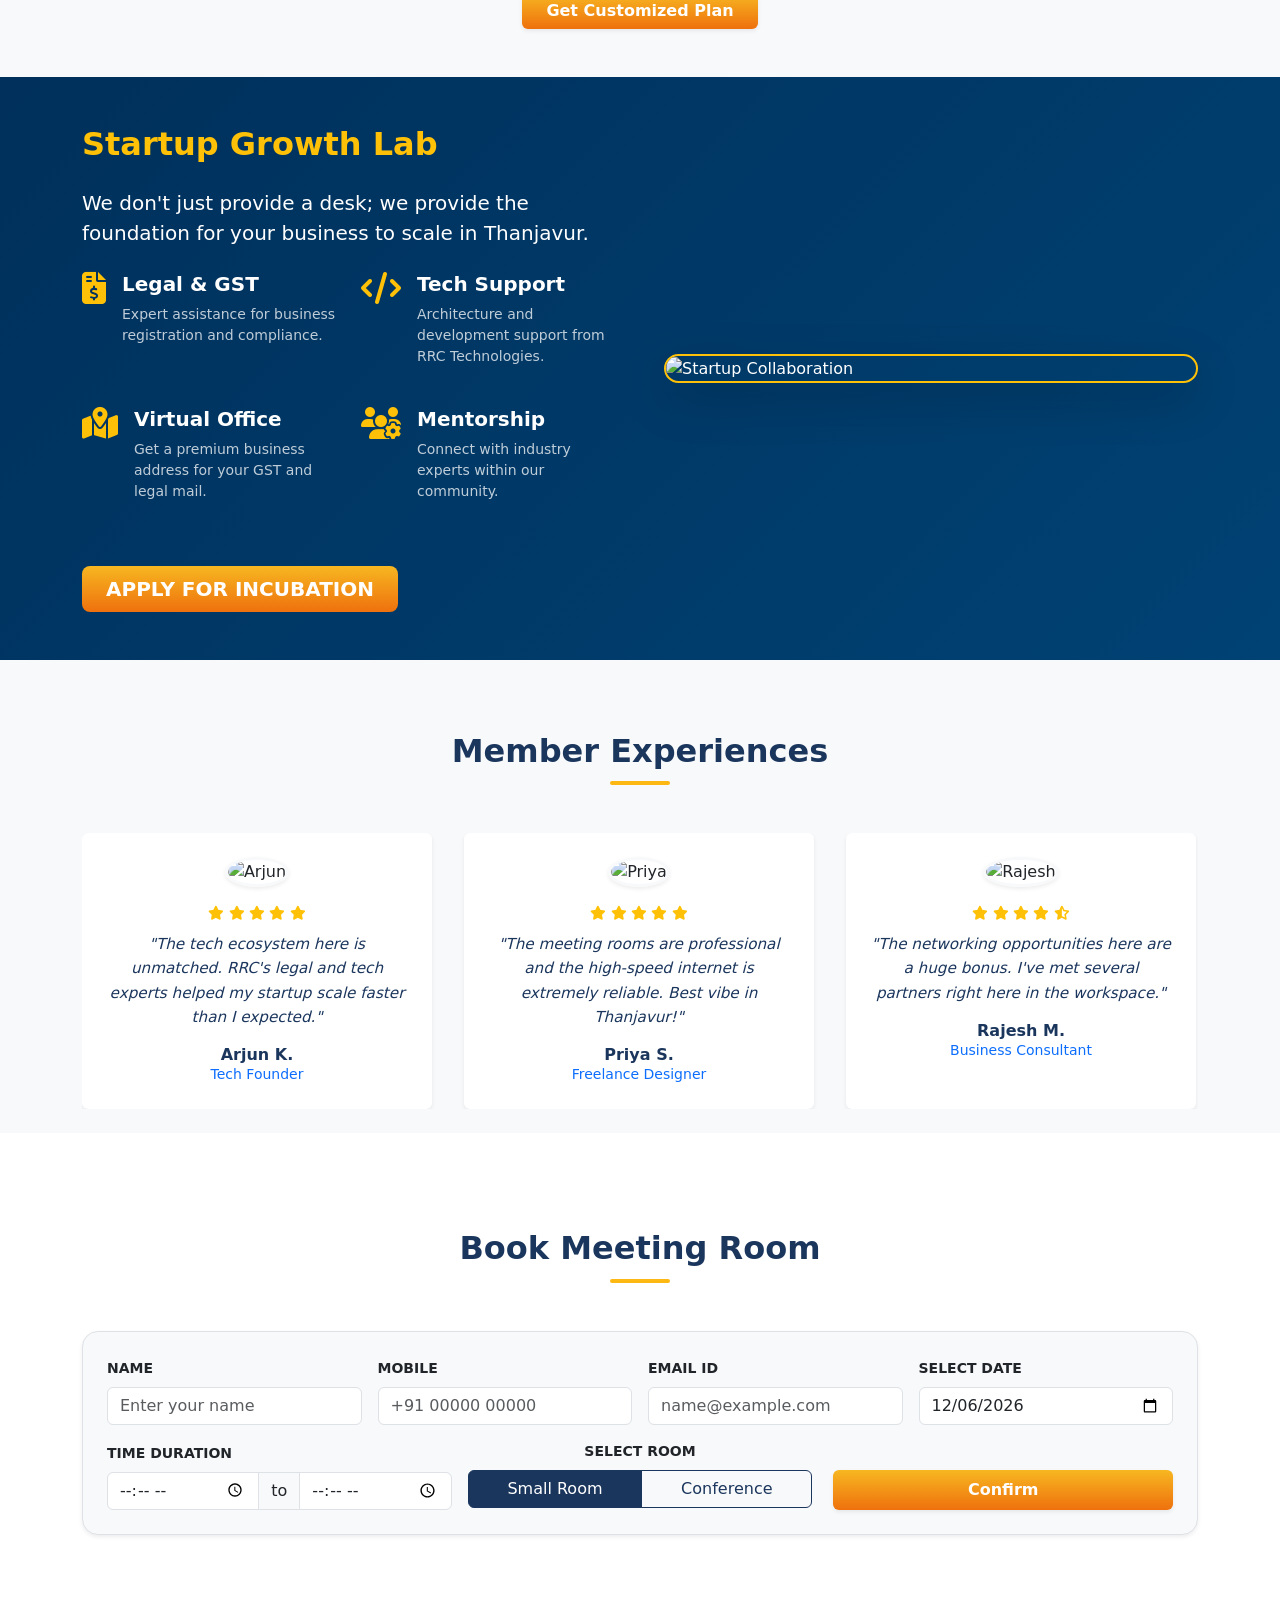
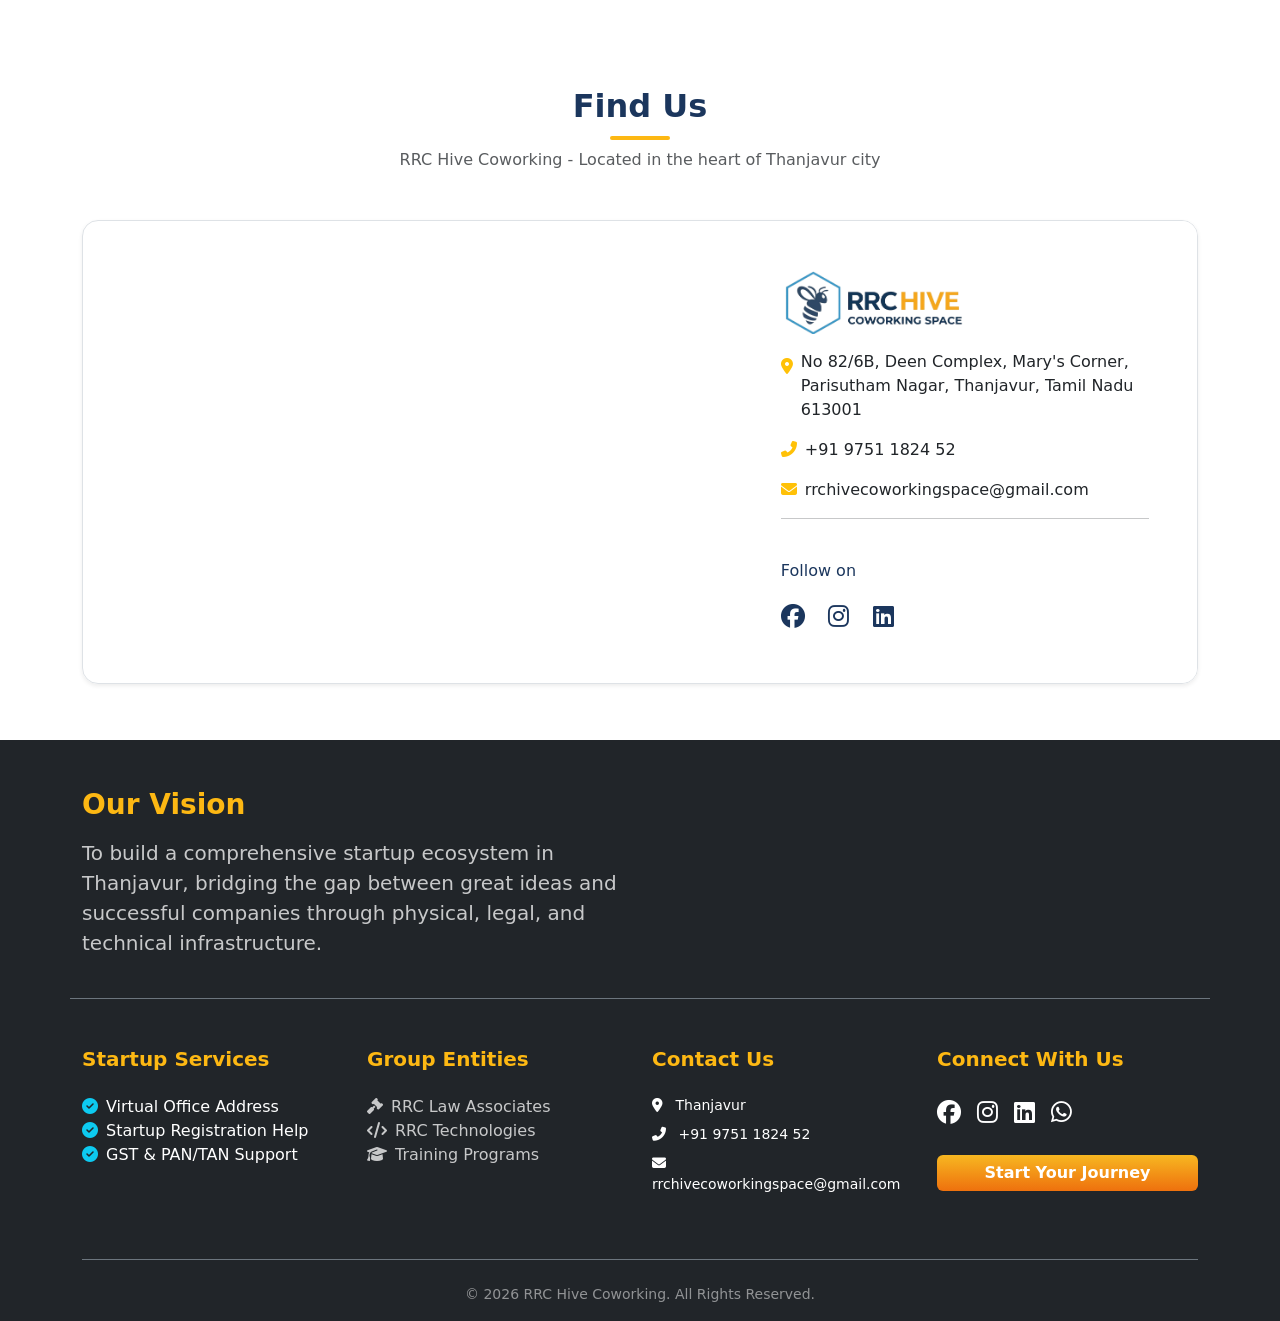
==== commit ba7debae: "Updated" ====
--- a/index.html
+++ b/index.html
@@ -135,7 +135,7 @@
                     <div class="carousel-item active" data-bs-interval="2000">
                         <div
                             class="carousel-bg"
-                            style="background-image: linear-gradient(rgba(0, 0, 0, 0.174), rgba(0, 0, 0, 0.26)), url('./src/img/gallery/carousel-1.png');">
+                            style="background-image: linear-gradient(rgba(0, 0, 0, 0.174), rgba(0, 0, 0, 0.26)), url('./src/img/gallery/collaboration-space.png');">
                             <div class="container h-100 d-flex align-items-center">
                                 <div class="col-lg-7 animate__animated animate__fadeInLeft">
                                     <h1 class="display-3 fw-bold mb-3 text-shadow">Coworking Space in Thanjavur</h1>
@@ -172,7 +172,7 @@
                     <div class="carousel-item" data-bs-interval="2000">
                         <div
                             class="carousel-bg"
-                            style="background-image: linear-gradient(rgba(0, 0, 0, 0.174), rgba(0, 0, 0, 0.26)), url('./src/img/gallery/carousel-2.jpeg');">
+                            style="background-image: linear-gradient(rgba(0, 0, 0, 0.174), rgba(0, 0, 0, 0.26)), url('./src/img/gallery/carousel-3.png');">
                             <div class="container h-100 d-flex align-items-center">
                                 <div class="col-lg-7 animate__animated animate__fadeInLeft">
                                     <h2 class="display-3 fw-bold mb-3 text-shadow">Coworking Space in Thanjavur</h2>
@@ -208,7 +208,7 @@
                     <div class="carousel-item" data-bs-interval="2000">
                         <div
                             class="carousel-bg"
-                            style="background-image: linear-gradient(rgba(0, 0, 0, 0.174), rgba(0, 0, 0, 0.26)),url('./src/img/gallery/carousel-3.jpg');">
+                            style="background-image: linear-gradient(rgba(0, 0, 0, 0.174), rgba(0, 0, 0, 0.26)),url('./src/img/gallery/meeting-room.png');">
                             <div class="container h-100 d-flex align-items-center">
                                 <div class="col-lg-7 text-white animate__animated animate__fadeInLeft">
                                     <h2 class="display-3 fw-bold mb-3 text-shadow">Coworking Space in Thanjavur</h2>
@@ -379,7 +379,7 @@
                         <div class="col-6 col-md-6 col-lg-4 col-sm-4 reveal">
                             <div class="gallery-item rounded-3 position-relative overflow-hidden shadow-sm">
                                 <img
-                                    src="./src/img/gallery/Coworkspace.jpg"
+                                    src="./src/img/gallery/workspace.png"
                                     alt="Main Office Area"
                                     class="img-fluid">
                                 <div class="card-overlay">
@@ -389,7 +389,7 @@
                         </div>
                         <div class="col-6 col-md-6 col-lg-4 col-sm-4 reveal">
                             <div class="gallery-item rounded-3 position-relative overflow-hidden shadow-sm">
-                                <img src="./src/img/gallery/Tech setup.jpeg" alt="Tech Setup" class="img-fluid">
+                                <img src="./src/img/gallery/tech-setup.png" alt="Tech Setup" class="img-fluid">
                                 <div class="card-overlay">
                                     <h5 class="fw-bold mb-0">Tech Setup</h5>
                                 </div>
@@ -397,7 +397,7 @@
                         </div>
                         <div class="col-6 col-md-6 col-lg-4 col-sm-4 reveal">
                             <div class="gallery-item rounded-3 position-relative overflow-hidden shadow-sm">
-                                <img src="./src/img/gallery/2.jpg" alt="Meeting Room" class="img-fluid">
+                                <img src="./src/img/gallery/meeting-room.png" alt="Meeting Room" class="img-fluid">
                                 <div class="card-overlay">
                                     <h5 class="fw-bold mb-0">Meeting Room</h5>
                                 </div>
@@ -406,7 +406,7 @@
                         <div class="col-6 col-md-6 col-lg-4 col-sm-4 reveal">
                             <div class="gallery-item rounded-3 position-relative overflow-hidden shadow-sm">
                                 <img
-                                    src="./src/img/gallery/Collaboration Space.jpg"
+                                    src="./src/img/gallery/collaboration-space.png"
                                     alt="Collaboration Space"
                                     class="img-fluid">
                                 <div class="card-overlay">
@@ -417,7 +417,7 @@
                         <div class="col-6 col-md-6 col-lg-4 col-sm-4 reveal">
                             <div class="gallery-item rounded-3 position-relative overflow-hidden shadow-sm">
                                 <img
-                                    src="./src/img/gallery/Seminar.jpg"
+                                    src="./src/img/gallery/conference hall.png"
                                     alt="Conference Room"
                                     class="img-fluid">
                                 <div class="card-overlay">
@@ -428,7 +428,7 @@
                         <div class="col-6 col-md-6 col-lg-4 col-sm-4 reveal">
                             <div class="gallery-item rounded-3 position-relative overflow-hidden shadow-sm">
                                 <img
-                                    src="./src/img/gallery/Private Cabin.jpeg"
+                                    src="./src/img/gallery/private-cabin.png"
                                     alt="Private Cabin"
                                     class="img-fluid">
                                 <div class="card-overlay">
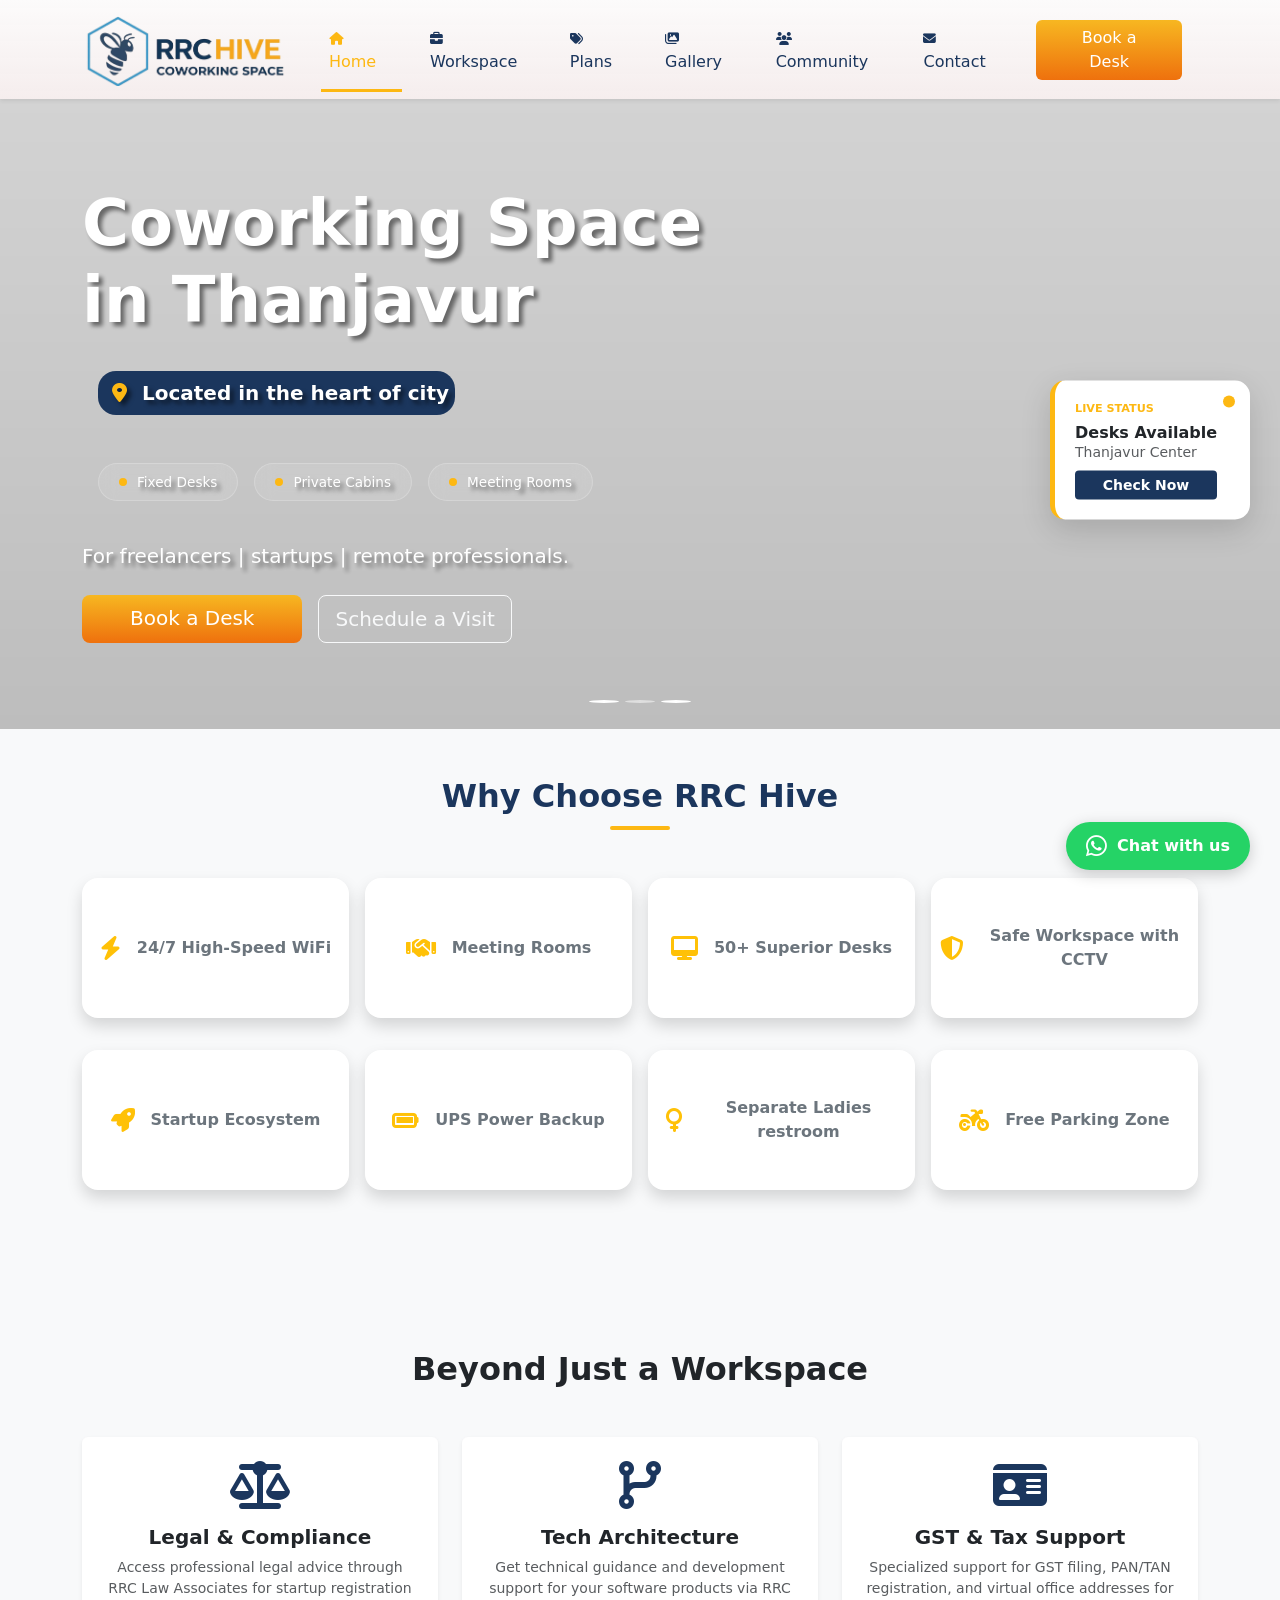
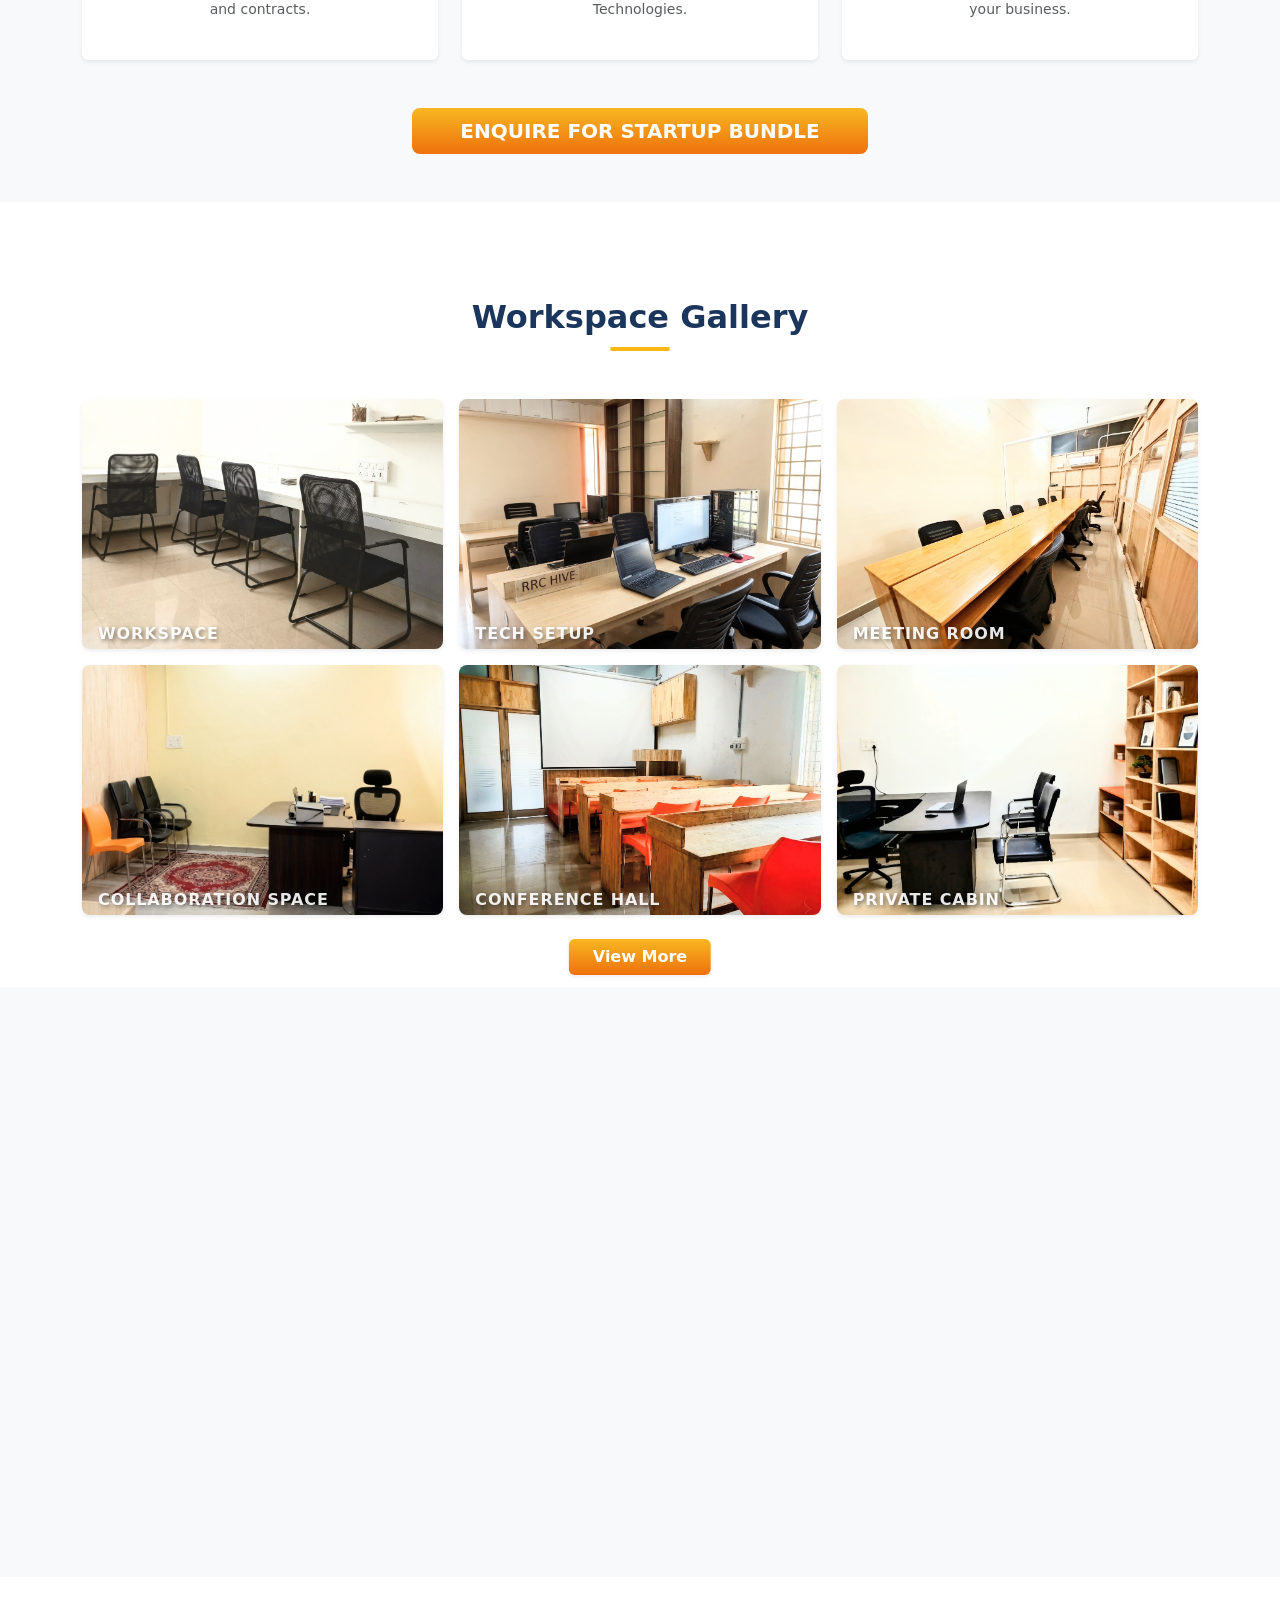
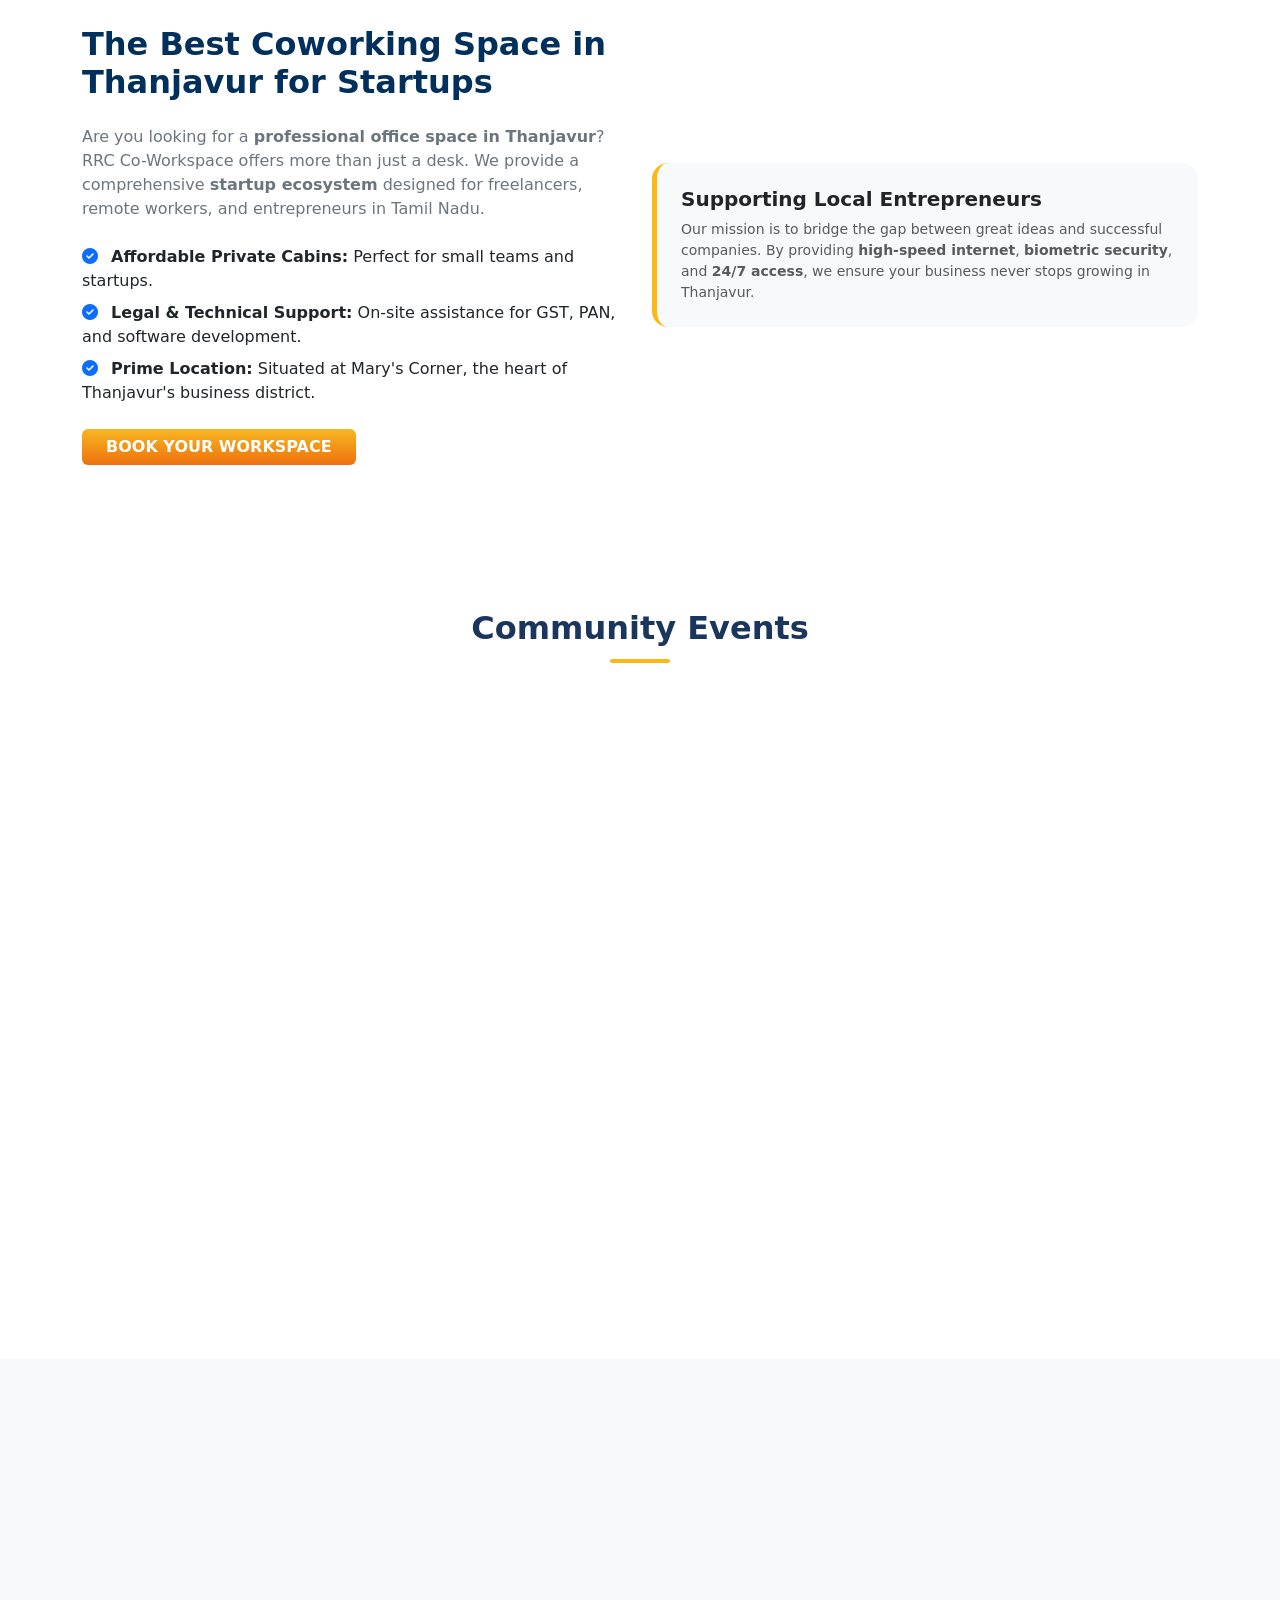
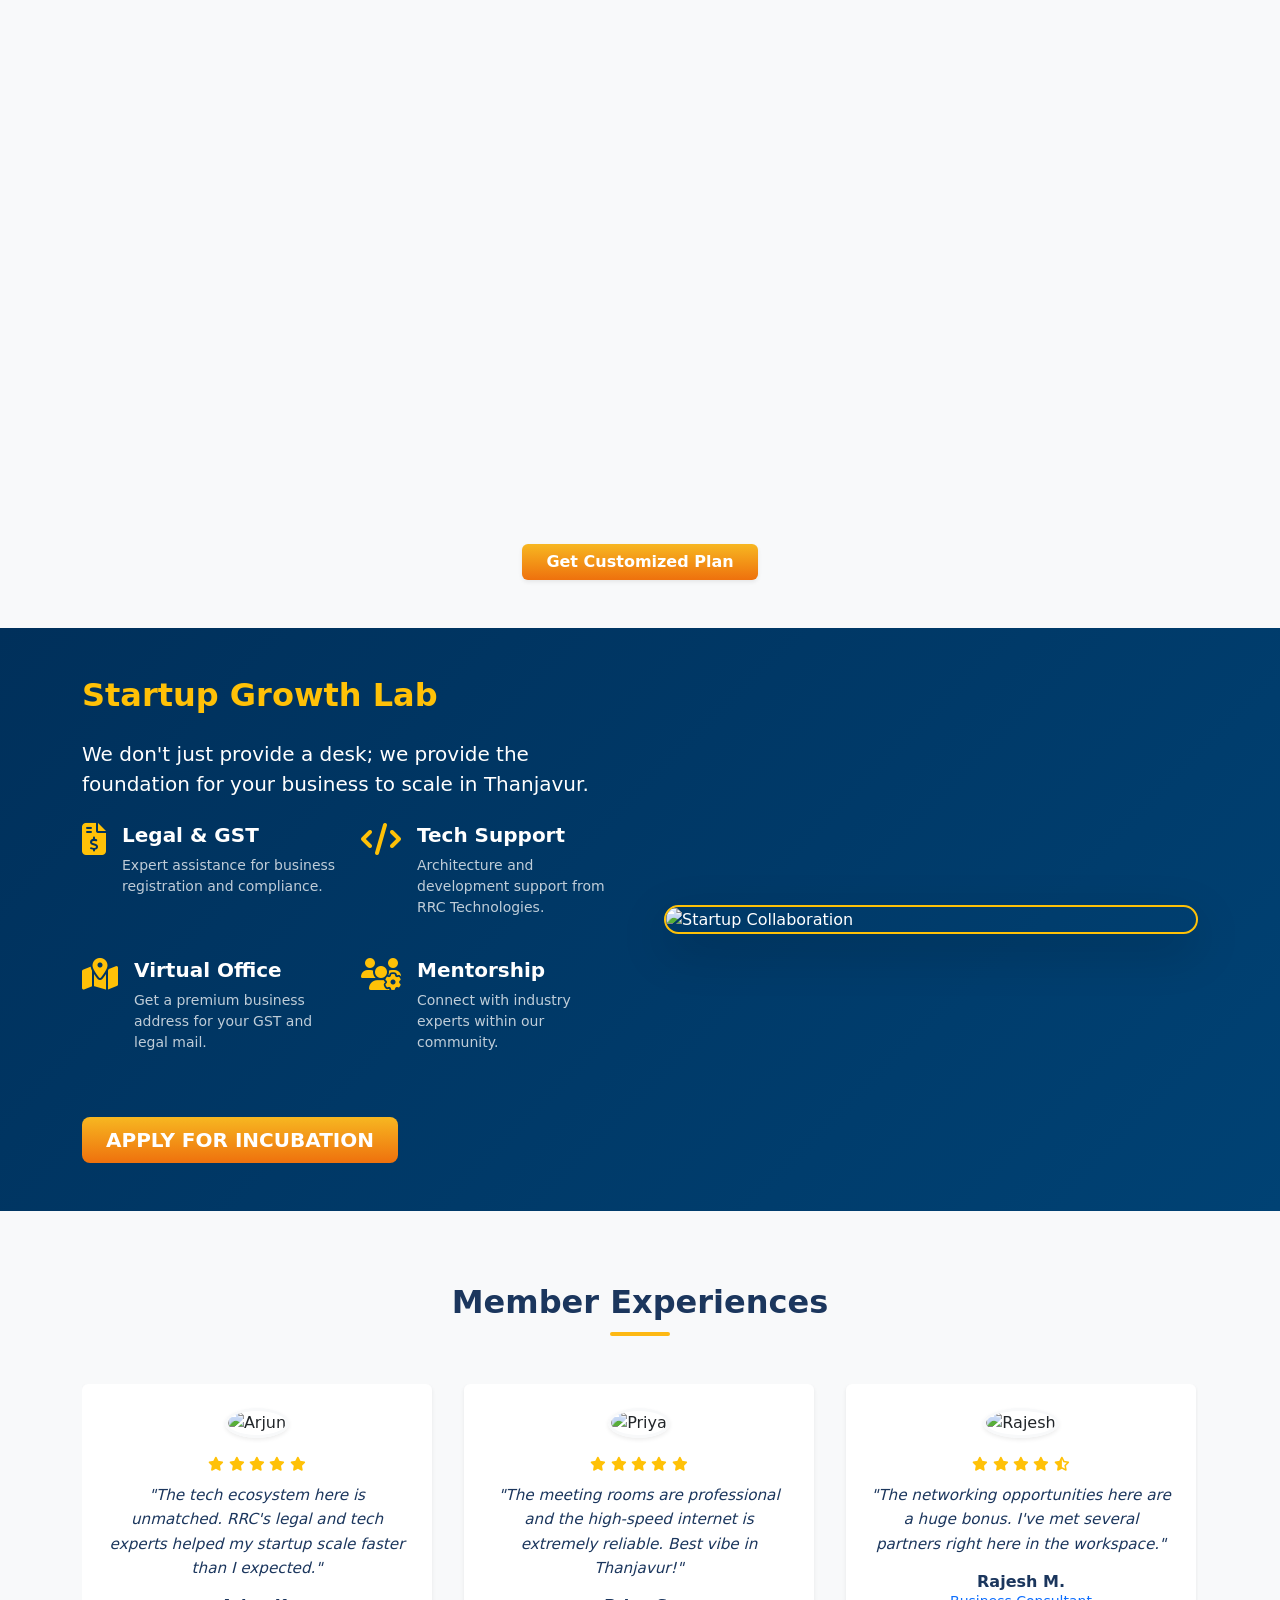
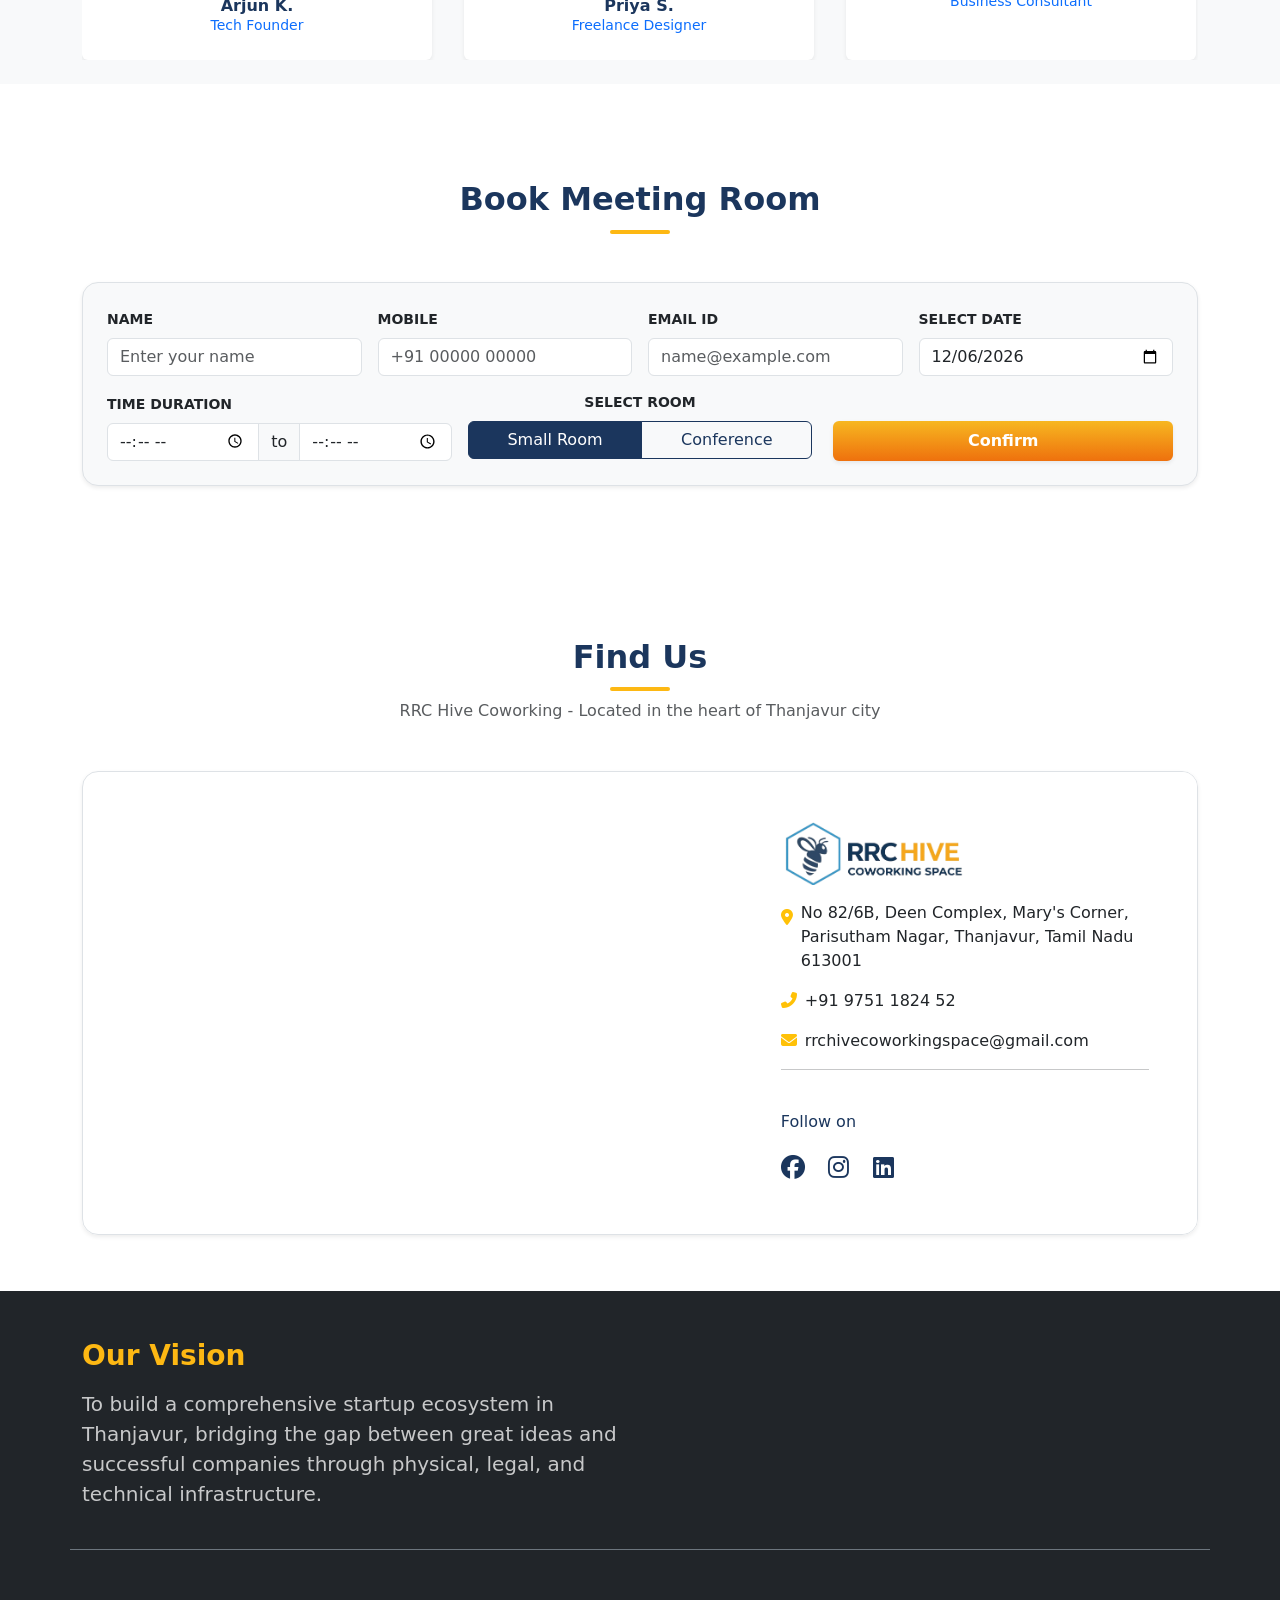
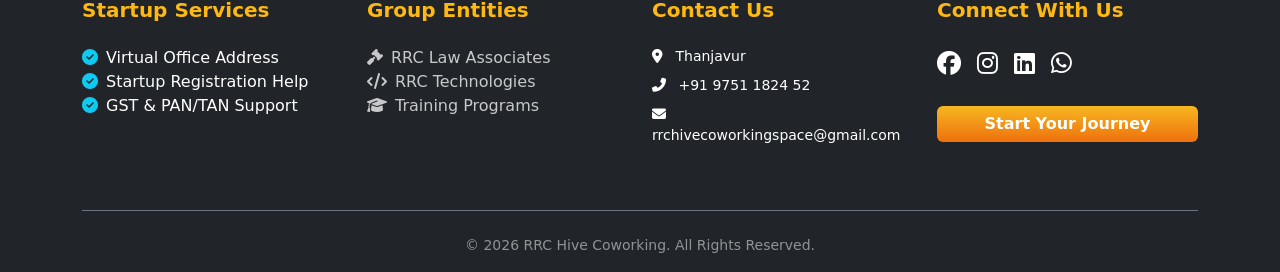
==== commit 8ffe02ff: "Updated" ====
--- a/index.html
+++ b/index.html
@@ -589,7 +589,7 @@
                     <div class="col-6 col-lg-4 reveal d-3">
                         <div class="card community-card border-0 shadow-sm overflow-hidden">
                             <div class="position-relative overflow-hidden">
-                                <img src="./src/img/gallery/workspace.jpg" class="card-img-top" alt="Workspace">
+                                <img src="./src/img/gallery/workspace.jpeg" class="card-img-top" alt="Workspace">
                                 <div class="card-overlay">
                                     <h5 class="fw-bold mb-0">Workspace</h5>
                                 </div>
@@ -600,7 +600,7 @@
                     <div class="col-6 col-lg-4 reveal d-4">
                         <div class="card community-card border-0 shadow-sm overflow-hidden">
                             <div class="position-relative overflow-hidden">
-                                <img src="./src/img/gallery/Startup.jpg" class="card-img-top" alt="Events">
+                                <img src="./src/img/gallery/Startup.jpeg" class="card-img-top" alt="Events">
                                 <div class="card-overlay">
                                     <h5 class="fw-bold mb-0">Startup Meetup</h5>
                                 </div>
@@ -611,9 +611,9 @@
                     <div class="col-6 col-lg-4 reveal d-5">
                         <div class="card community-card border-0 shadow-sm overflow-hidden">
                             <div class="position-relative overflow-hidden">
-                                <img src="./src/img/gallery/Events.jpg" class="card-img-top" alt="Events">
+                                <img src="./src/img/gallery/13.jpg" class="card-img-top" alt="Events">
                                 <div class="card-overlay">
-                                    <h5 class="fw-bold mb-0 reveal-text-lr-1 d-2">Events</h5>
+                                    <h5 class="fw-bold mb-0 reveal-text-lr-1 d-2">SEMINARS</h5>
                                 </div>
                             </div>
                         </div>
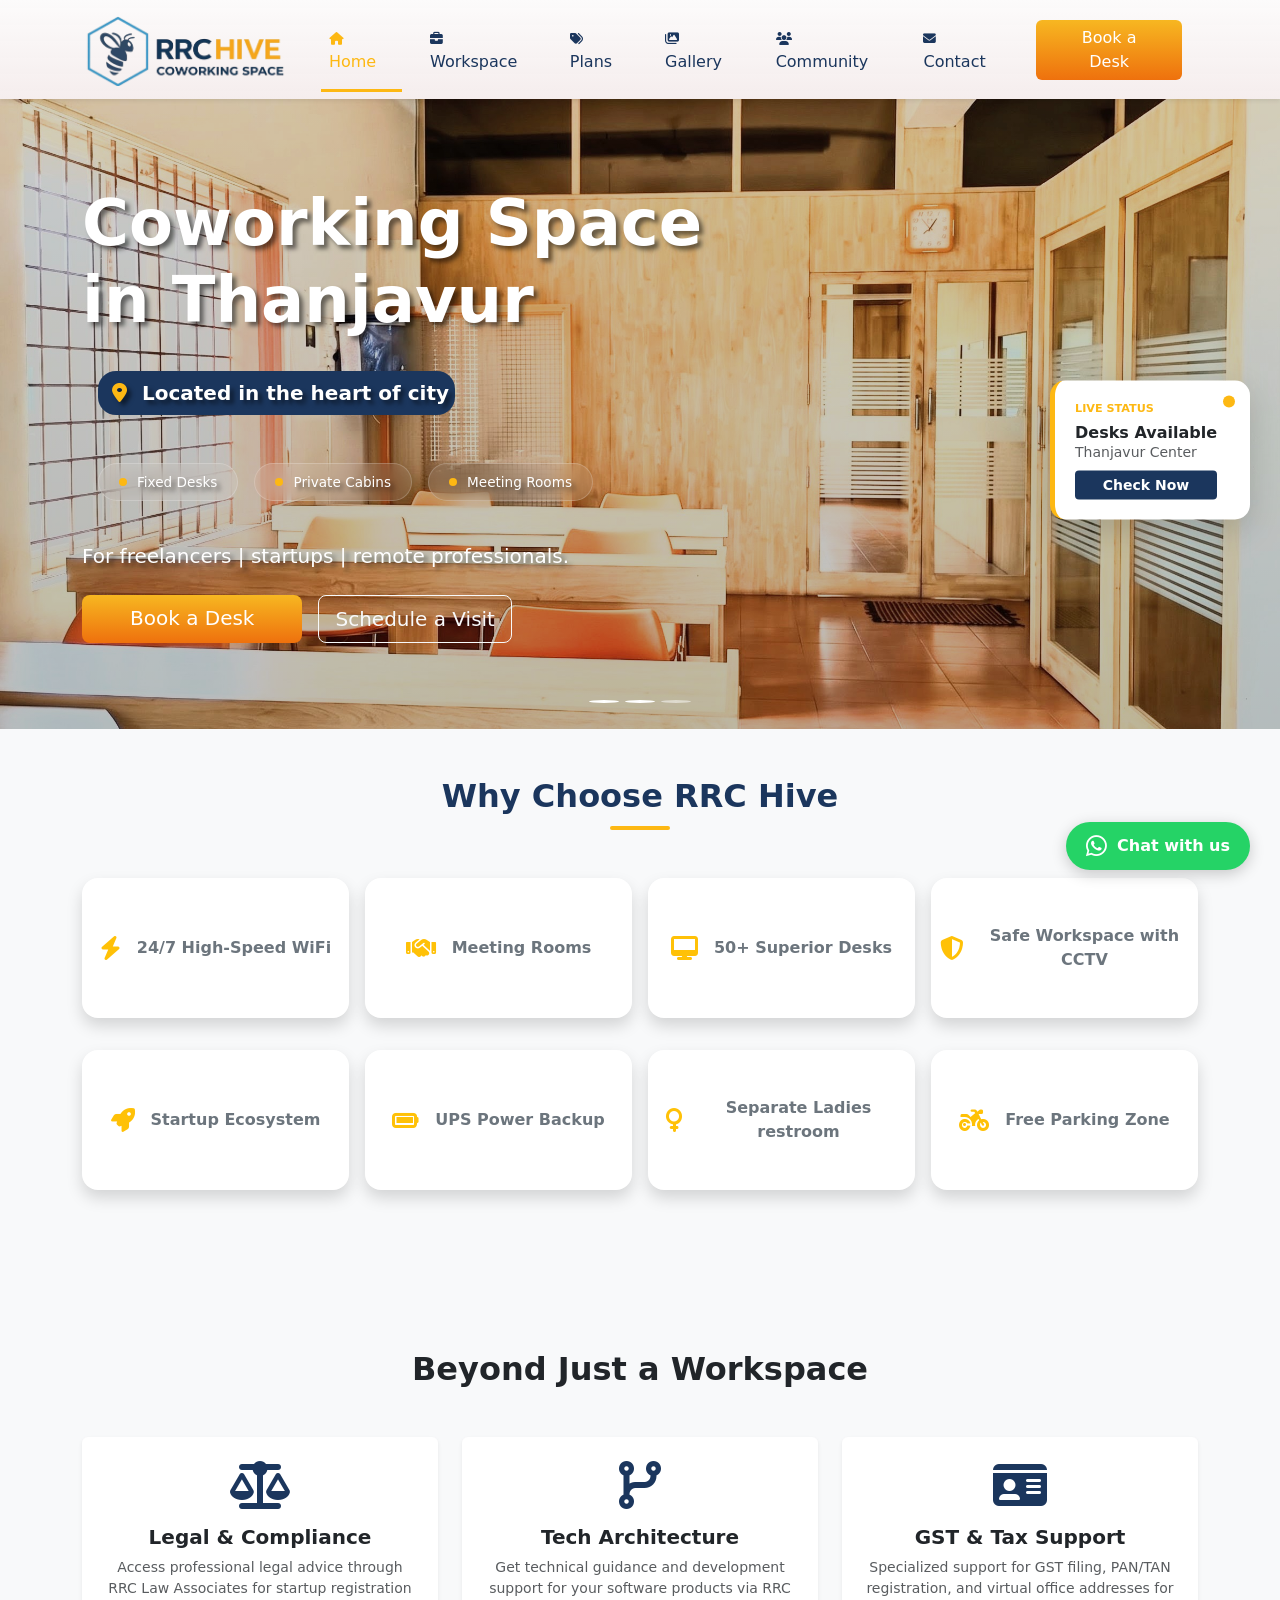
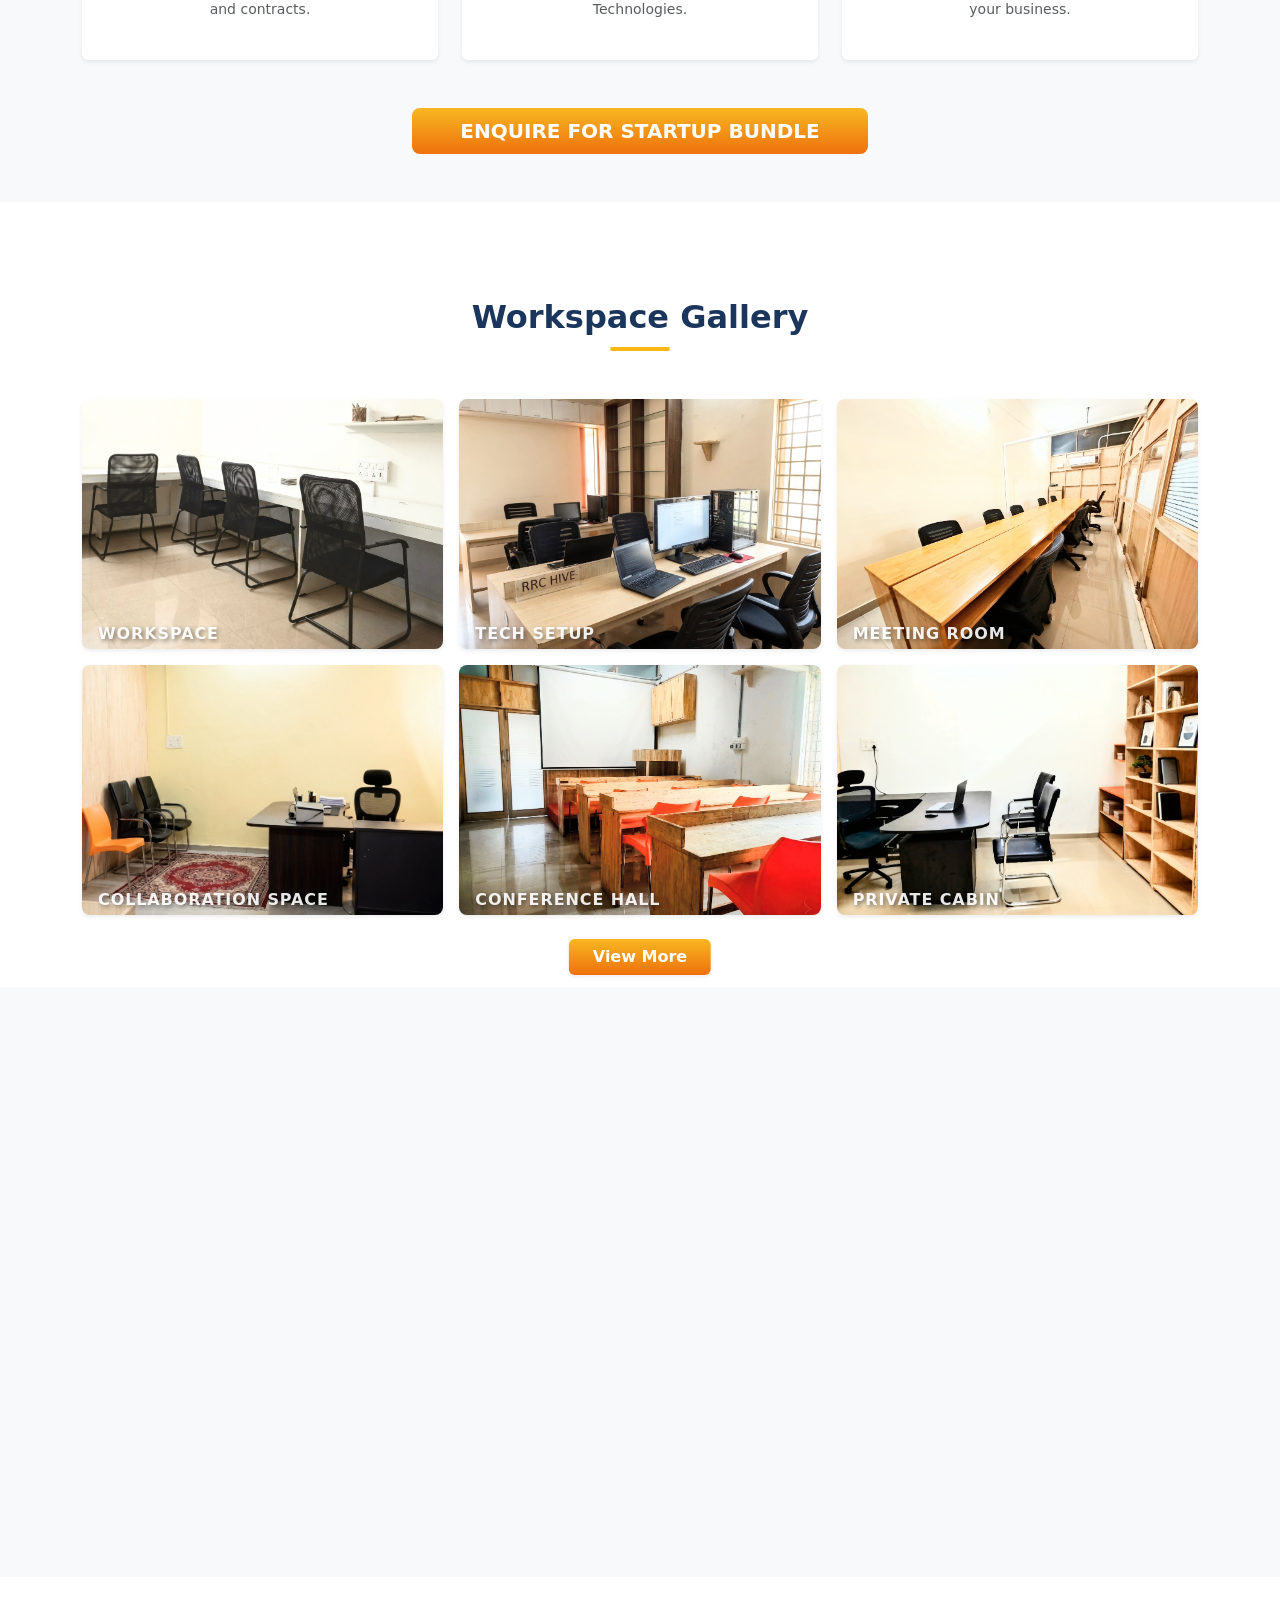
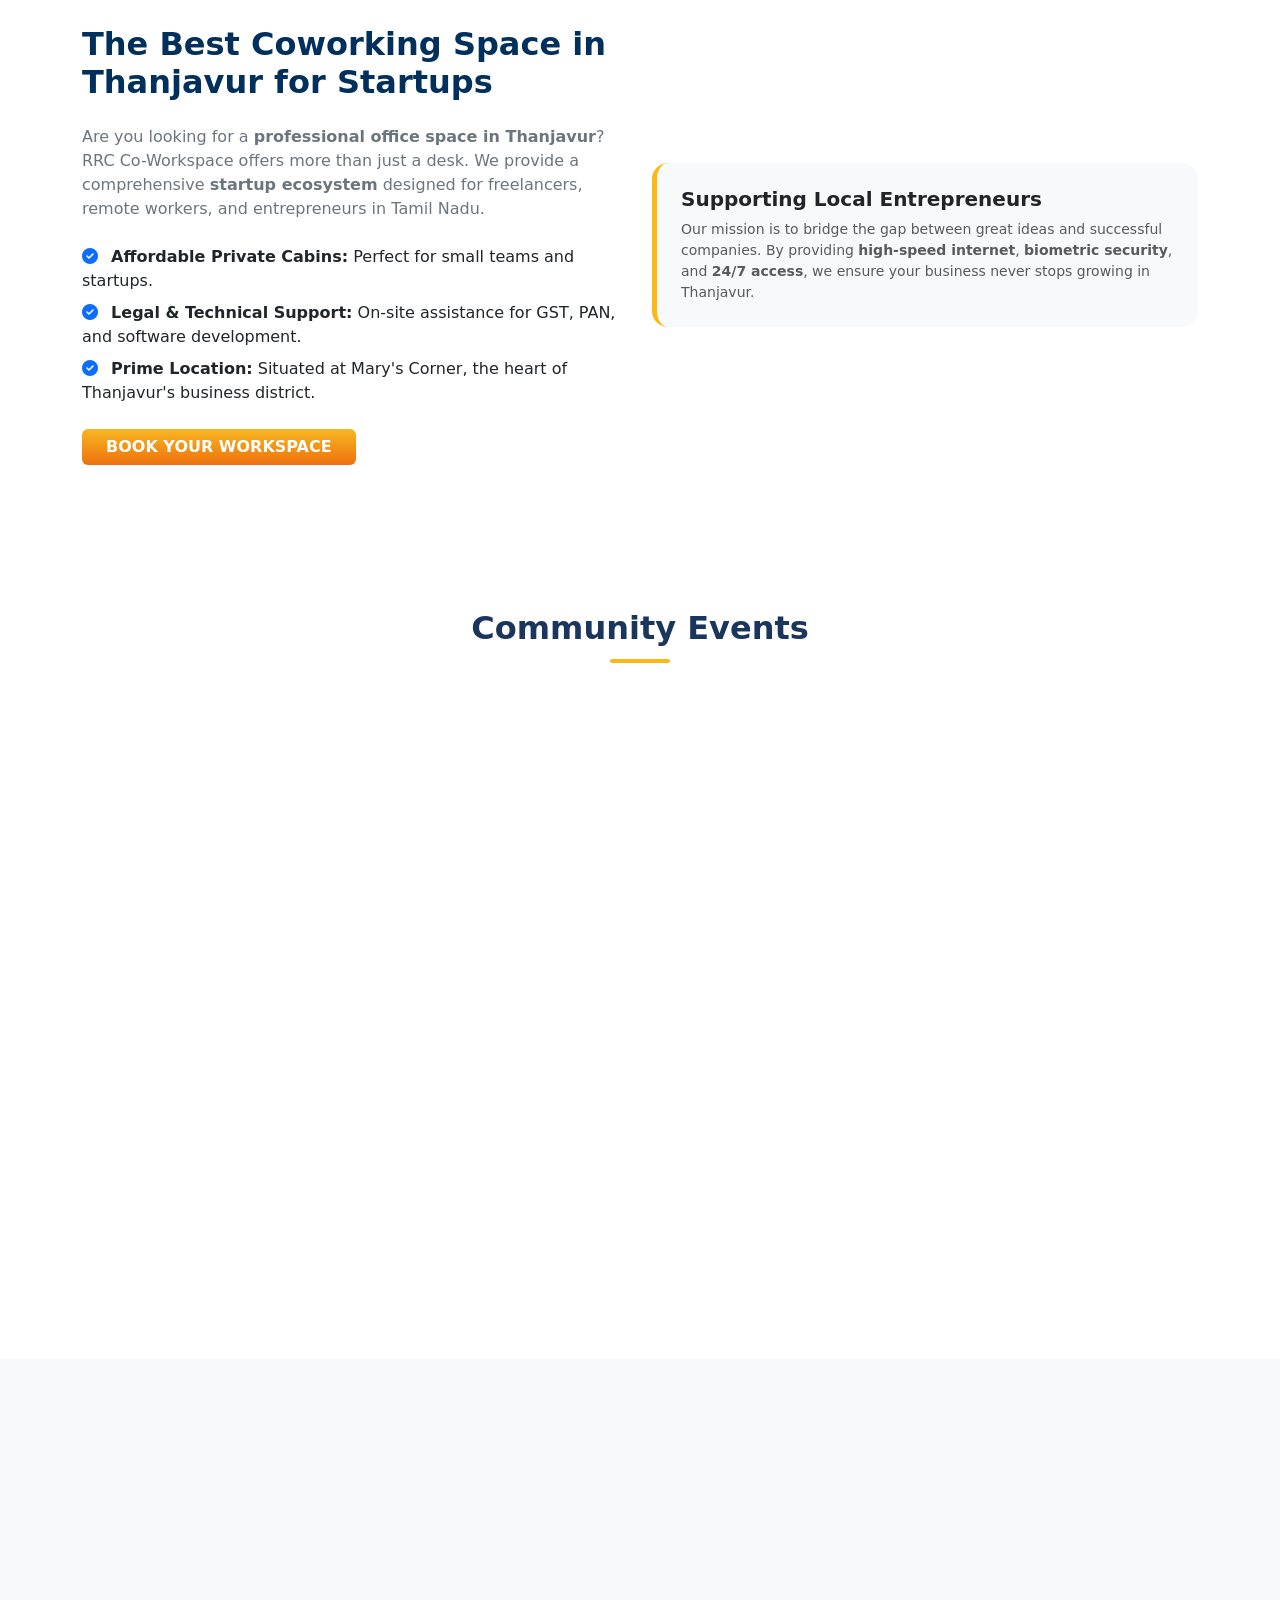
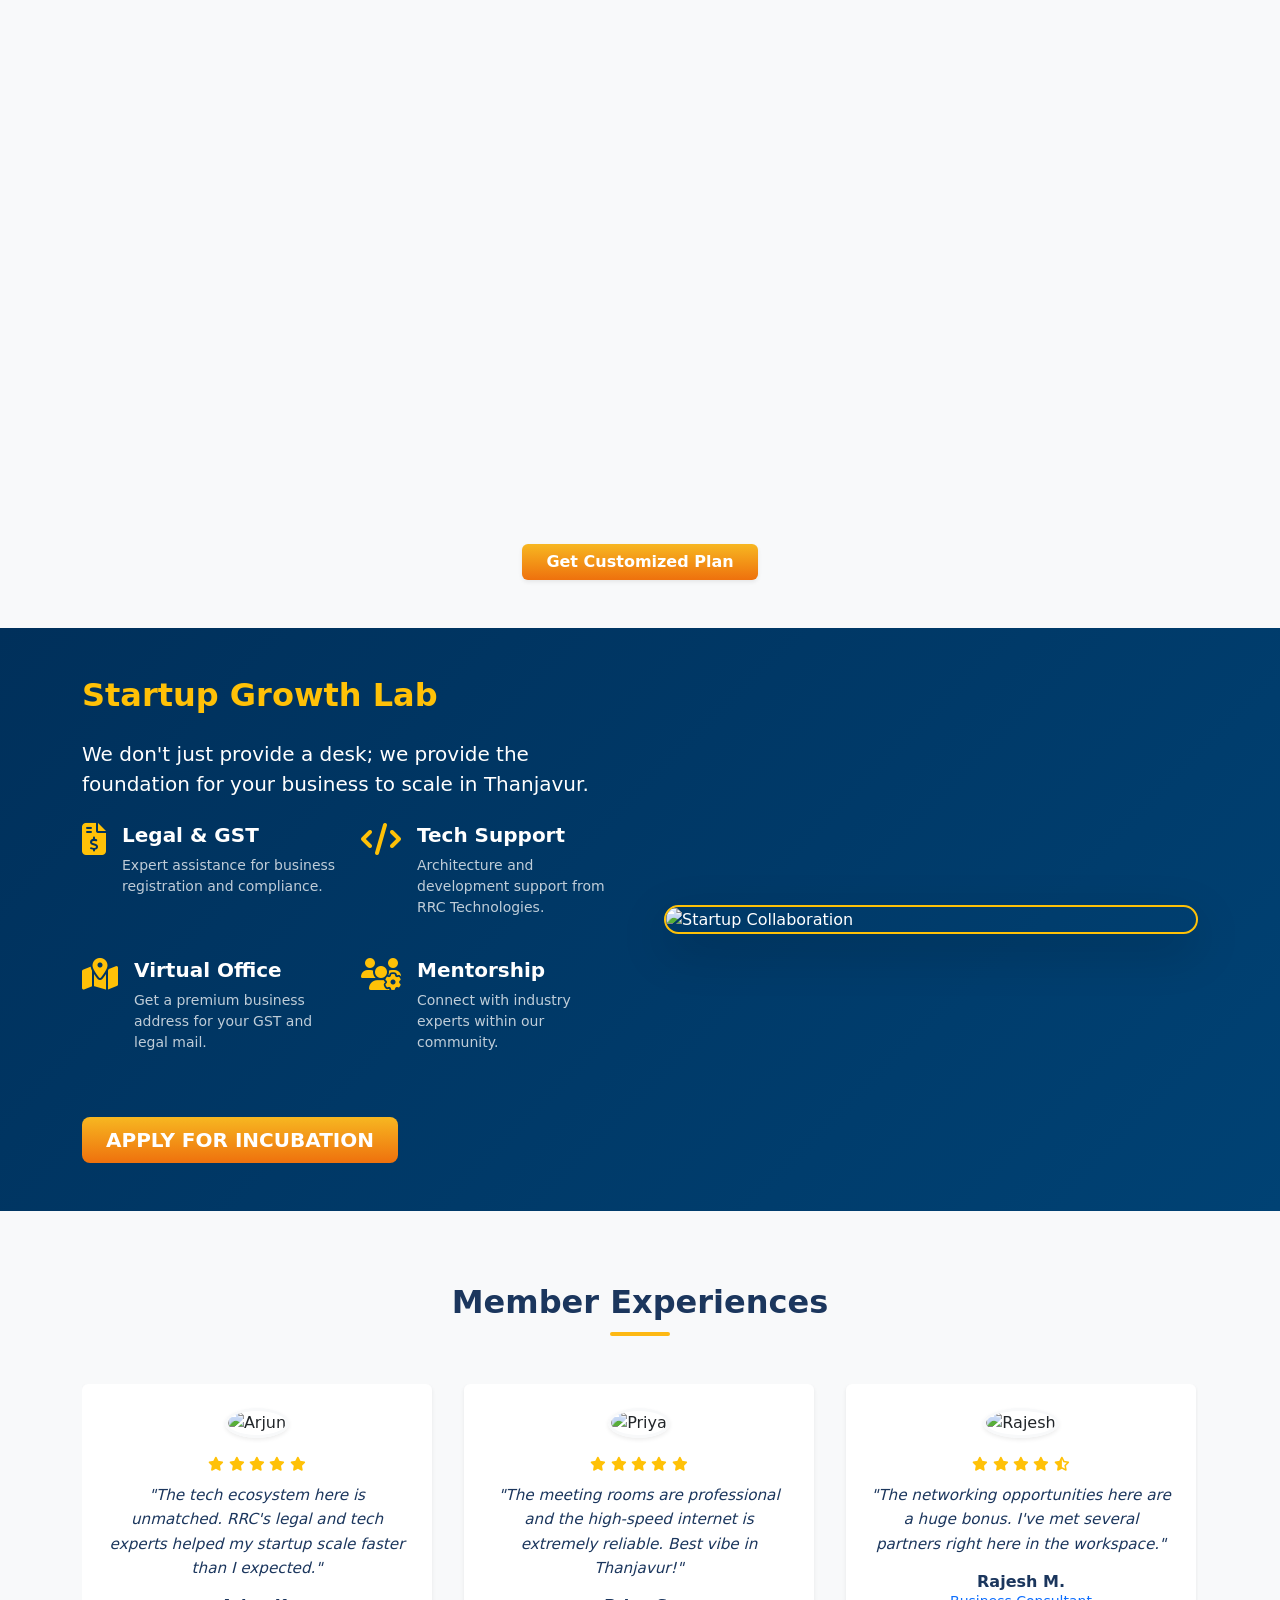
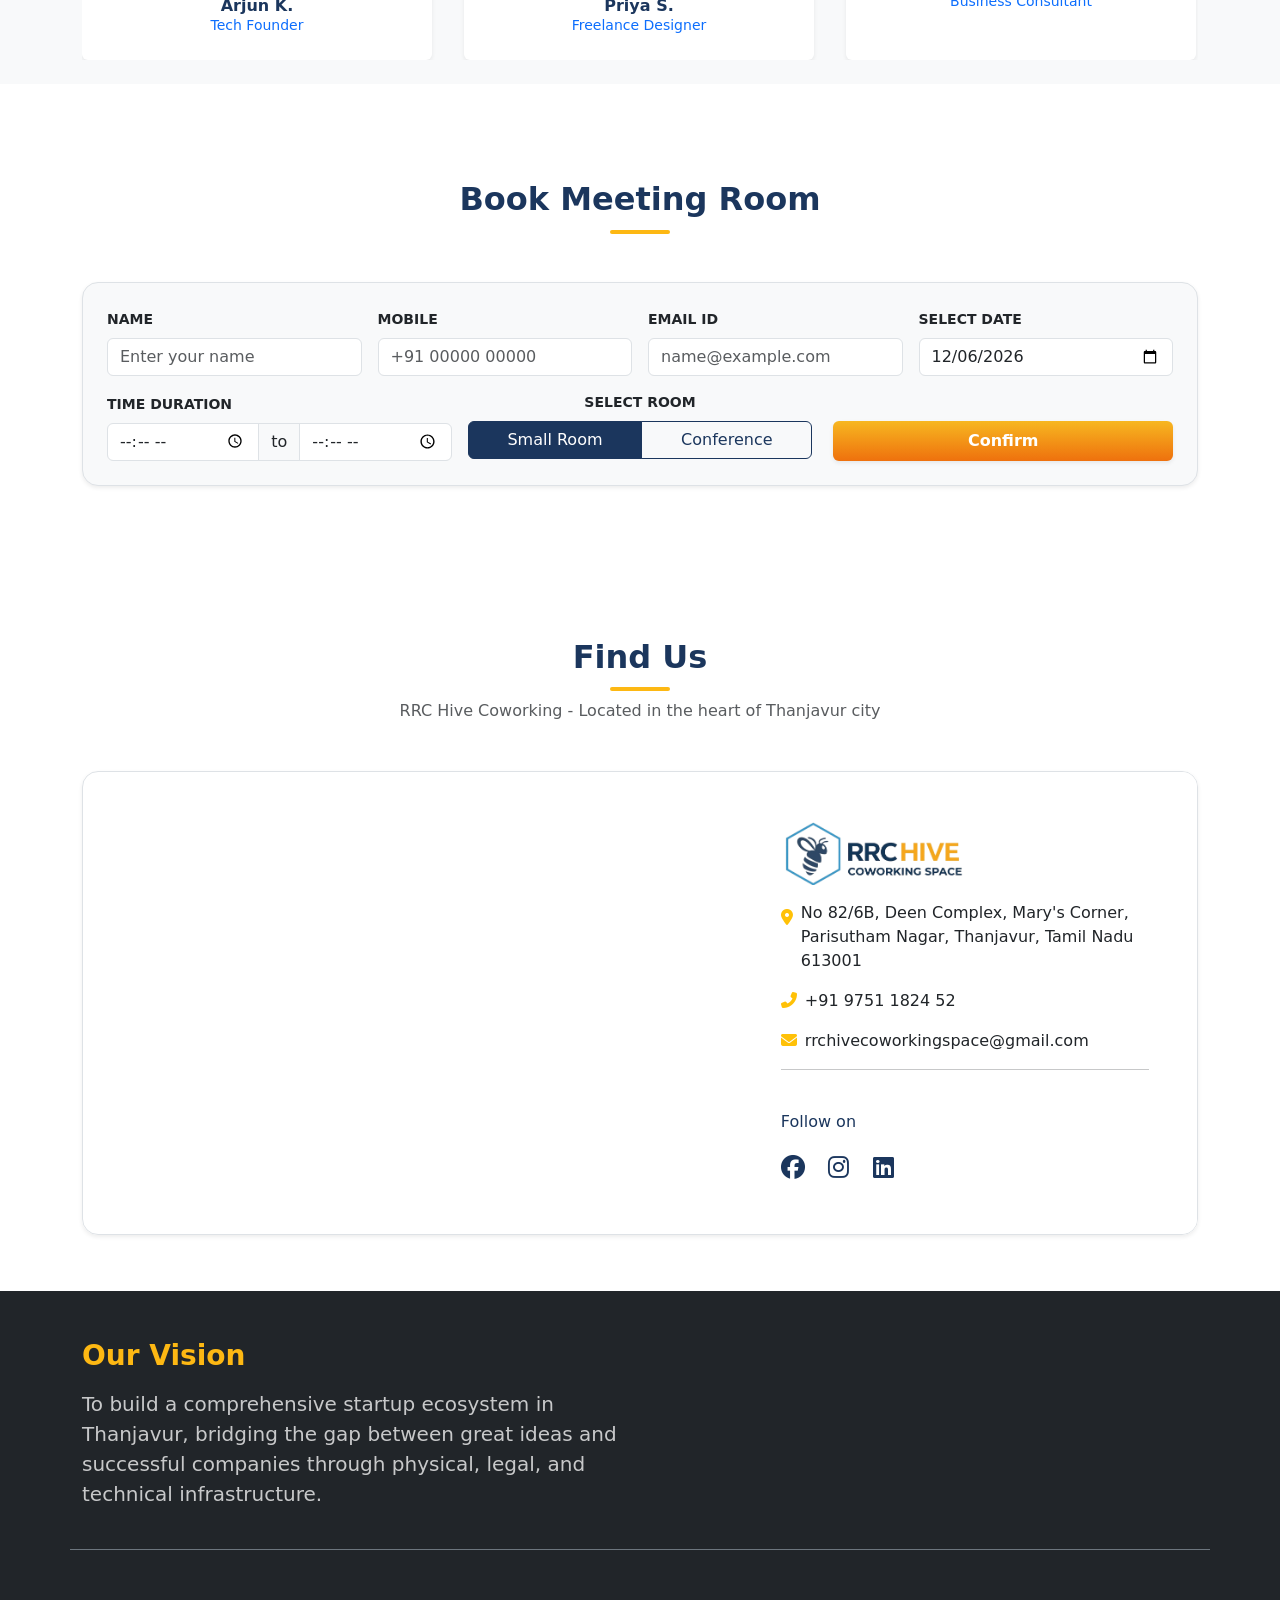
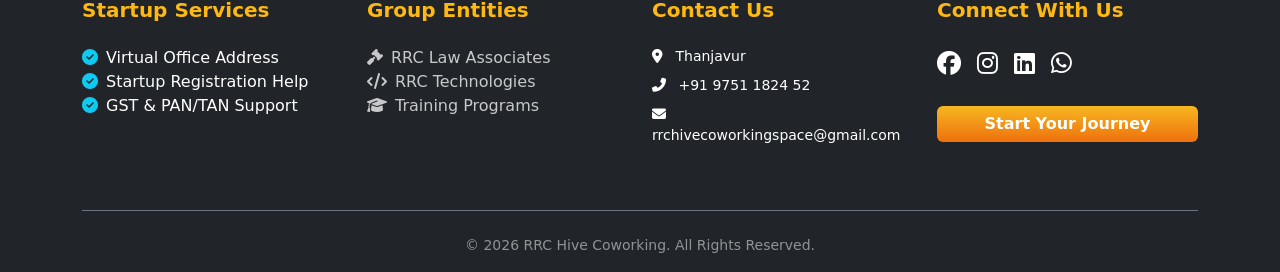
==== commit d68d1ab9: "Update index.html" ====
--- a/index.html
+++ b/index.html
@@ -61,11 +61,7 @@
                         aria-labelledby="offcanvasNavbarLabel">
                         <div class="offcanvas-header border-bottom border-secondary">
                             <h5 class="offcanvas-title fw-bold" id="offcanvasNavbarLabel">RRC MENU</h5>
-                            <button
-                                type="button"
-                                class="btn-close btn-close-white"
-                                data-bs-dismiss="offcanvas"
-                                aria-label="Close"></button>
+                            <button type="button" class="btn-close" data-bs-dismiss="offcanvas" aria-label="Close"></button>
                         </div>
 
                         <div class="offcanvas-body">
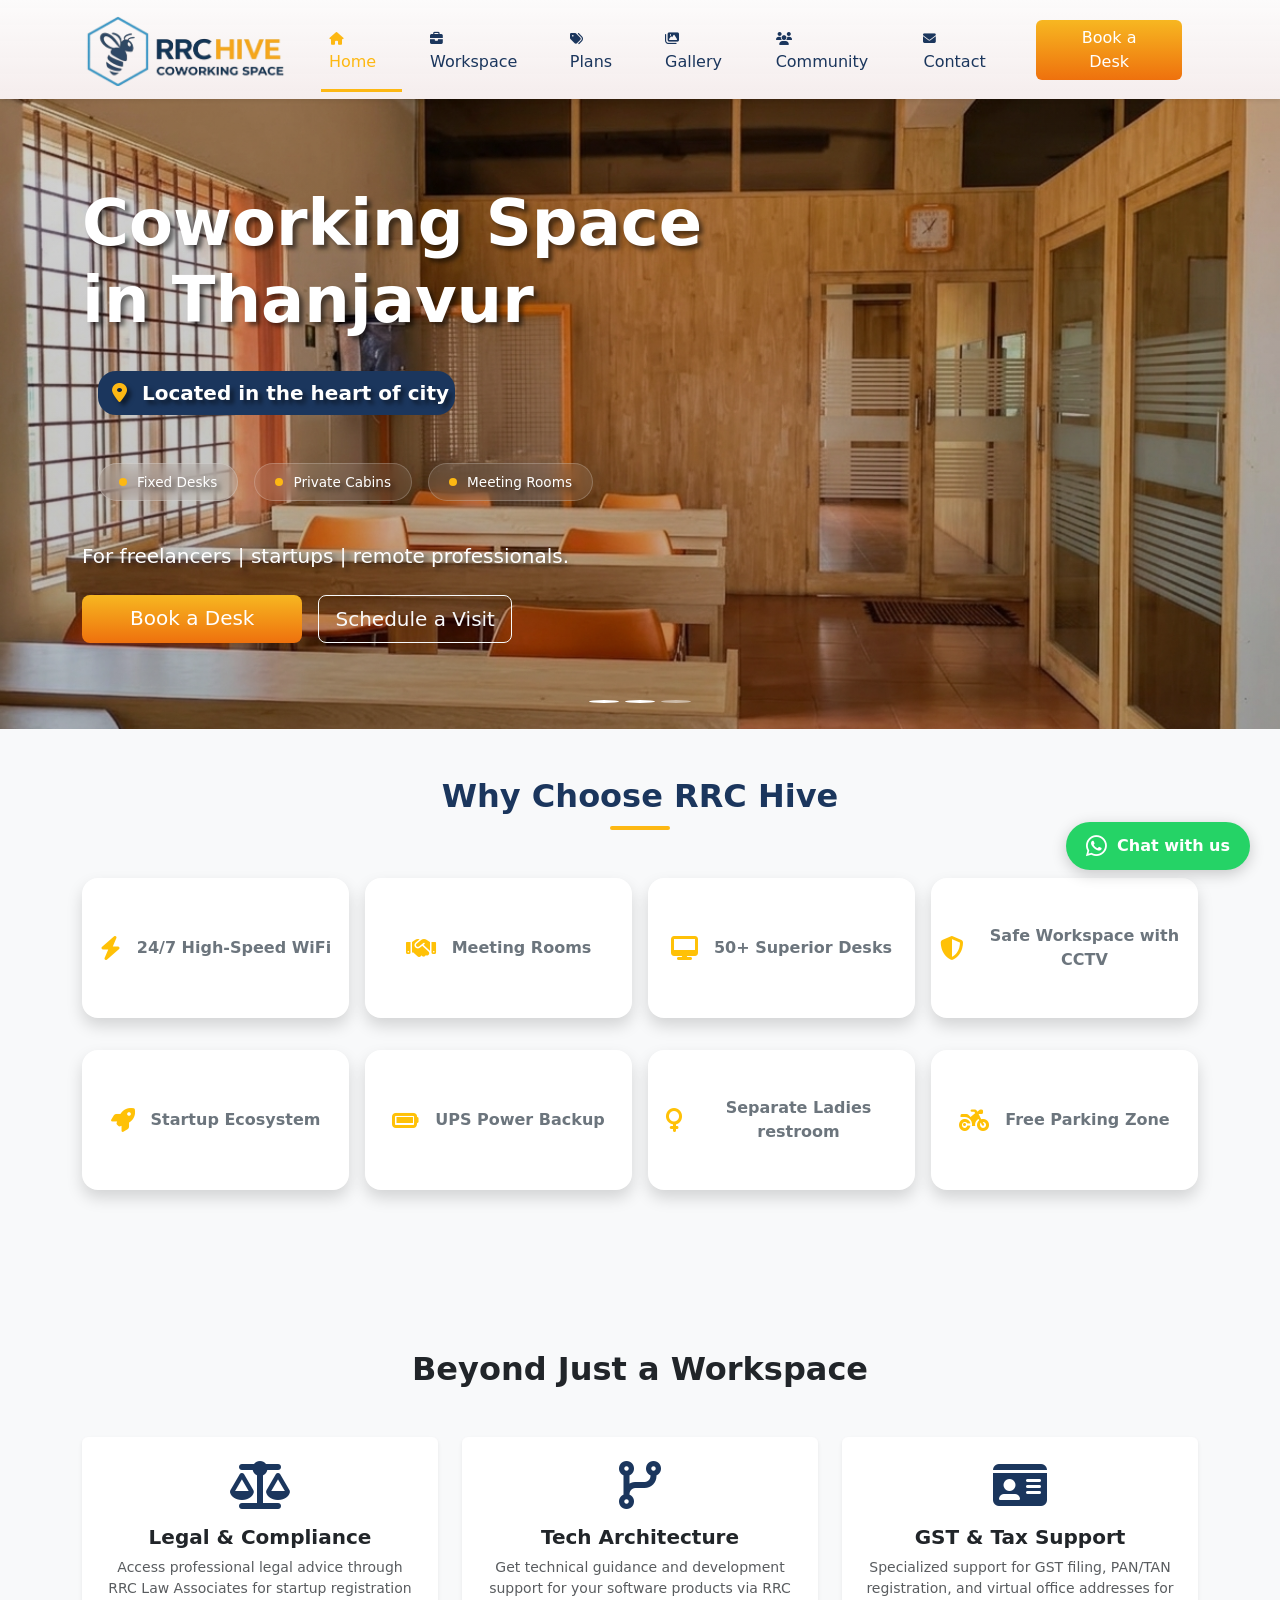
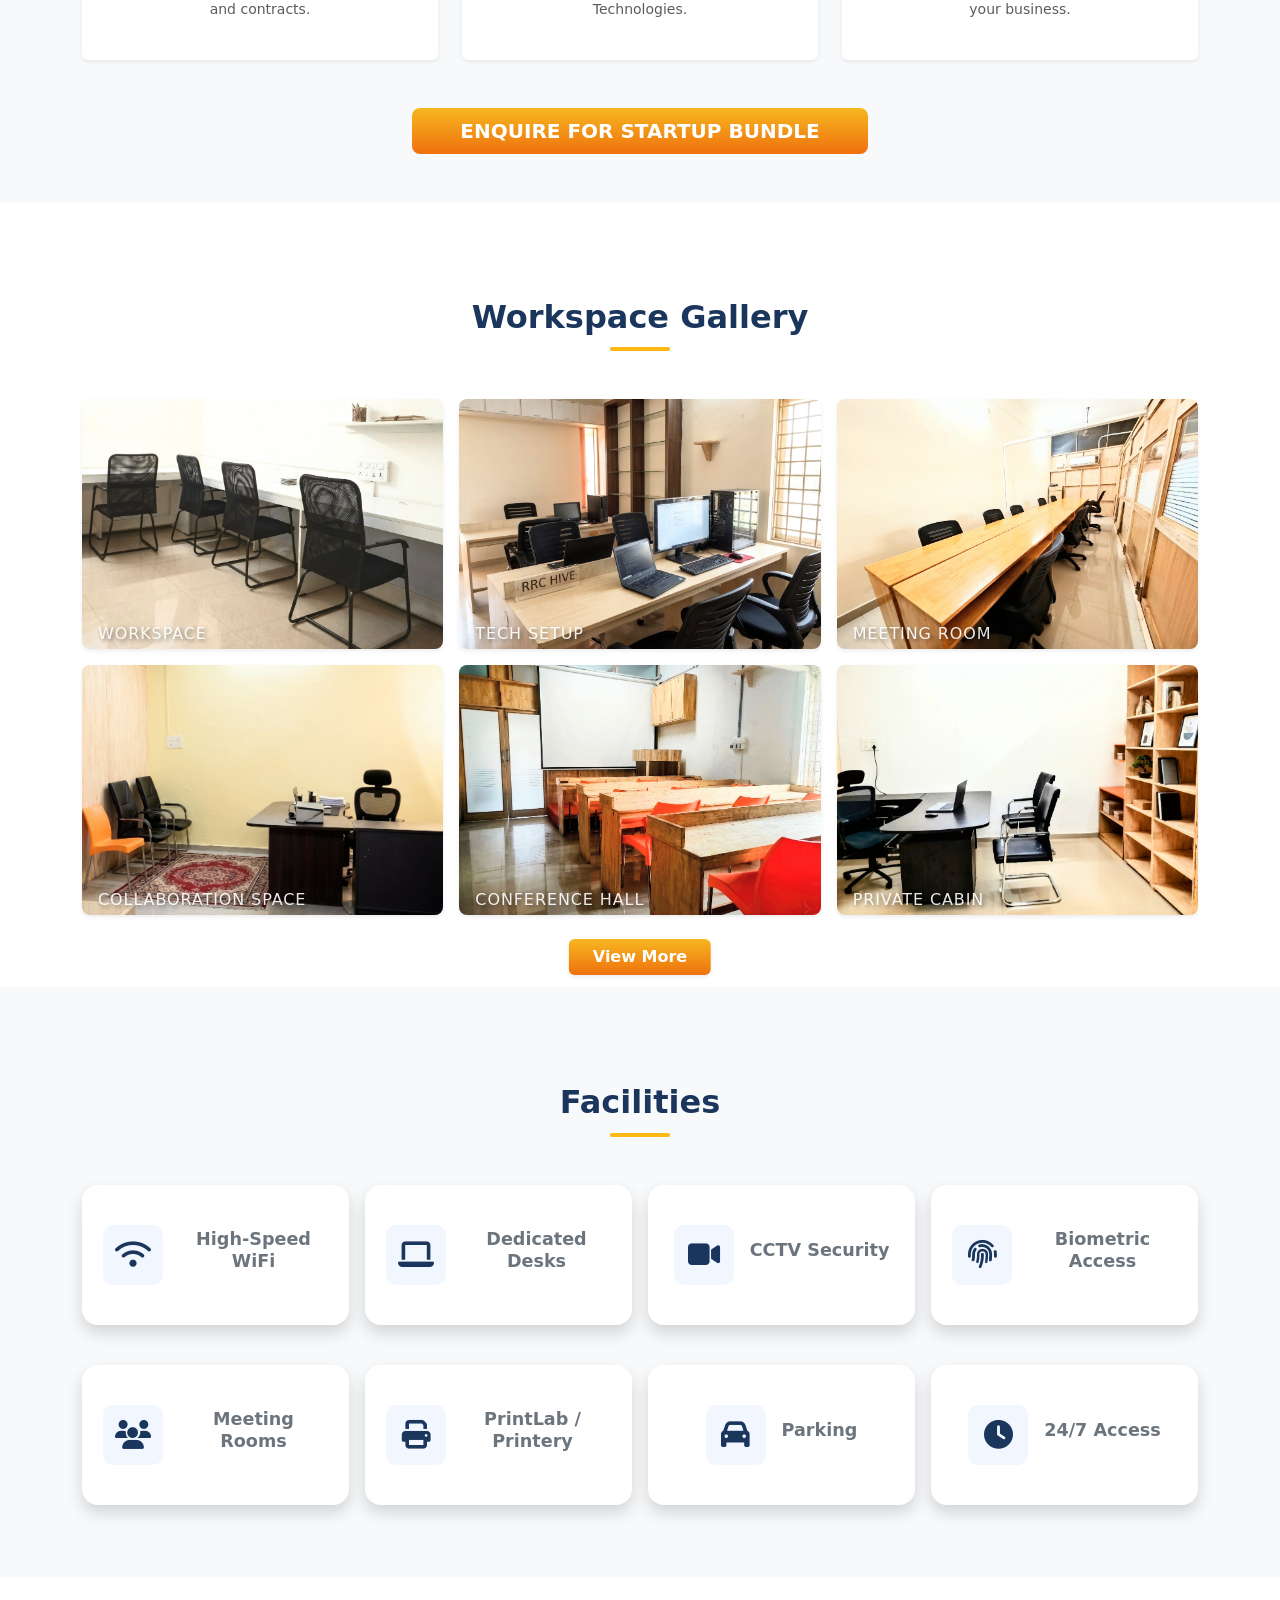
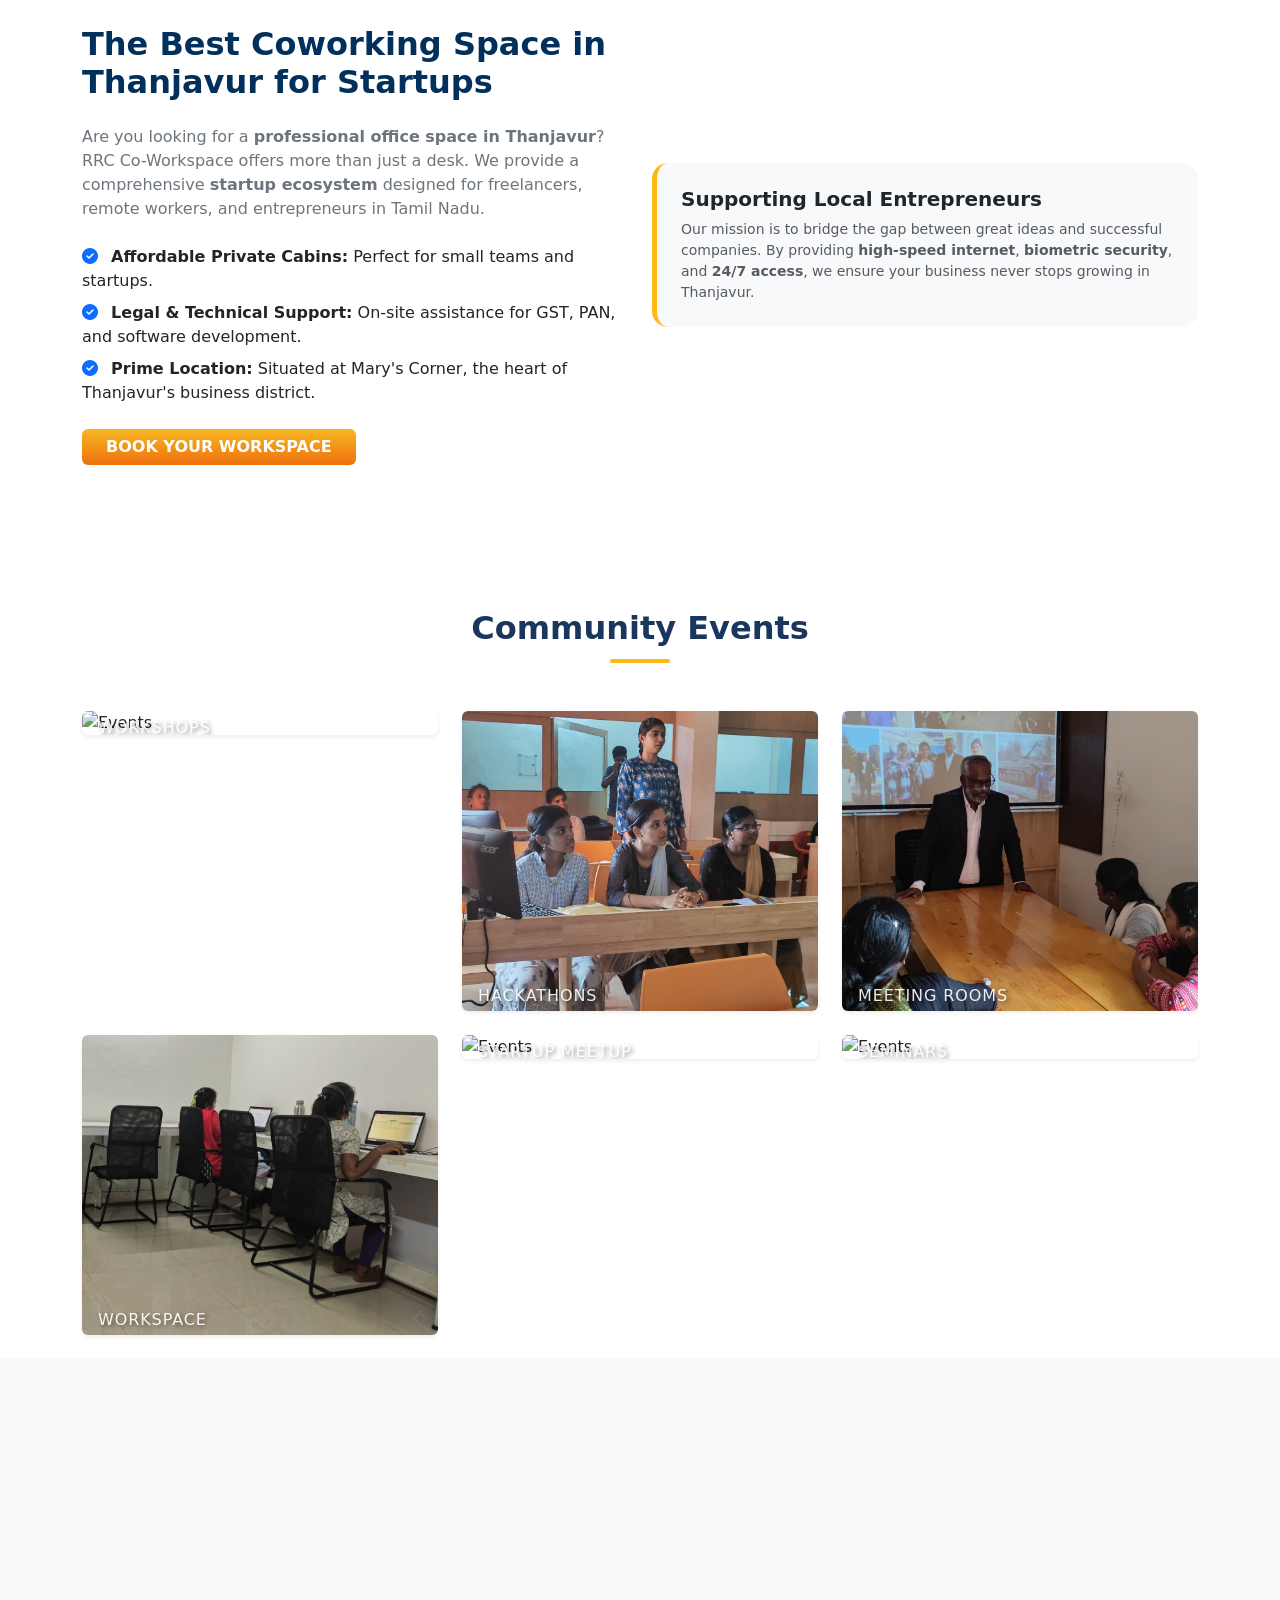
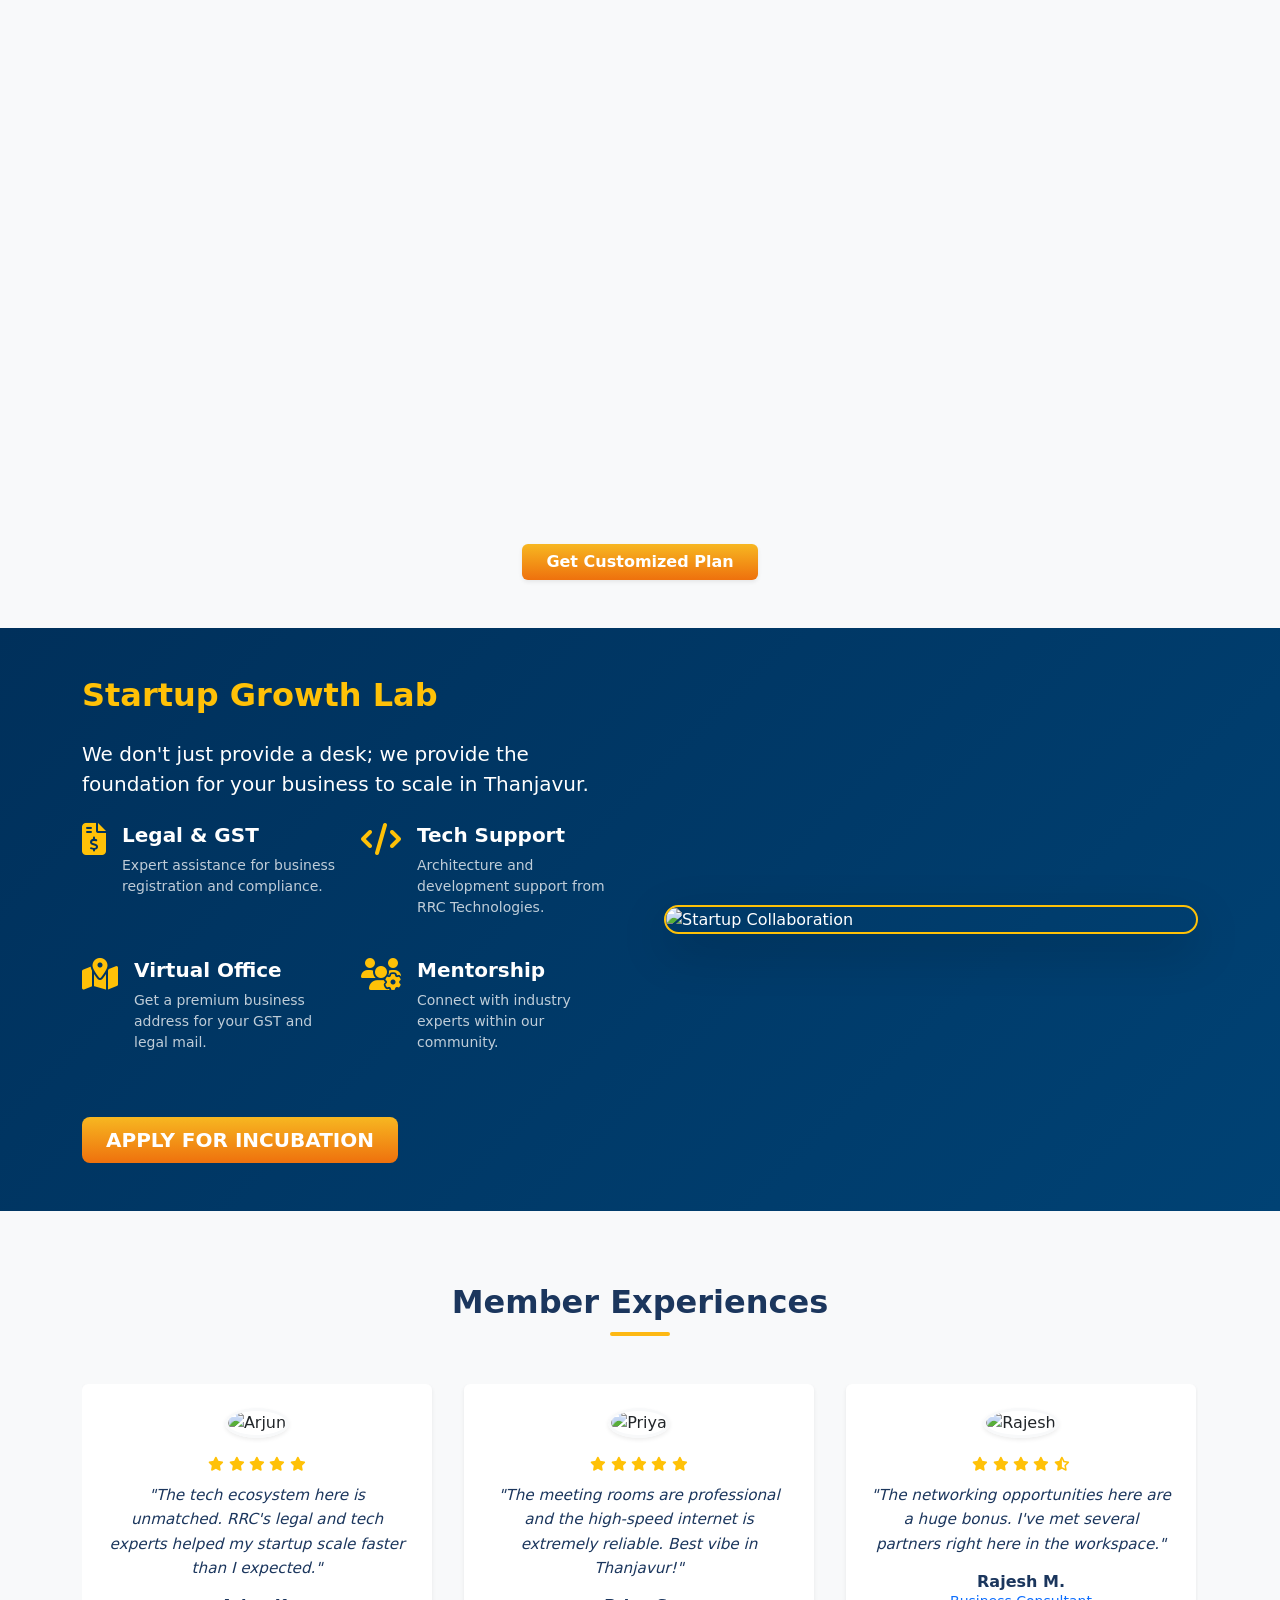
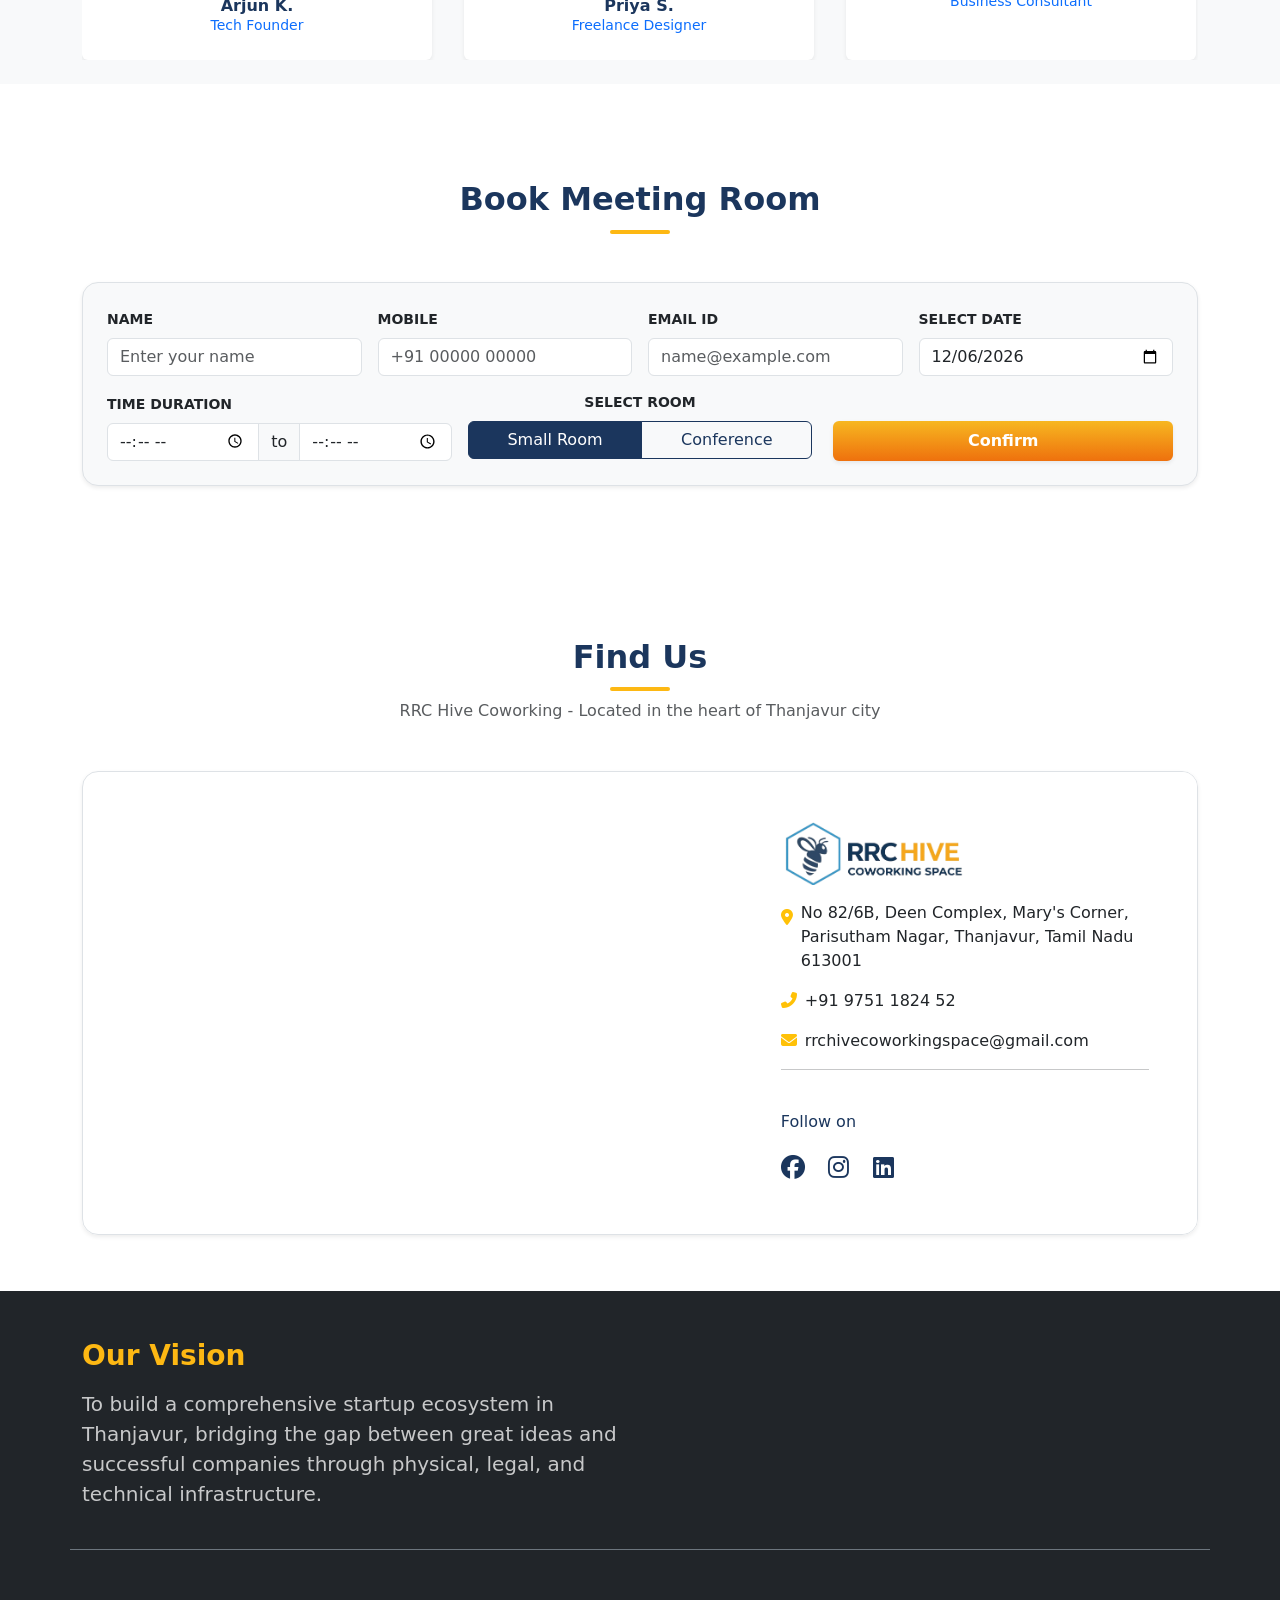
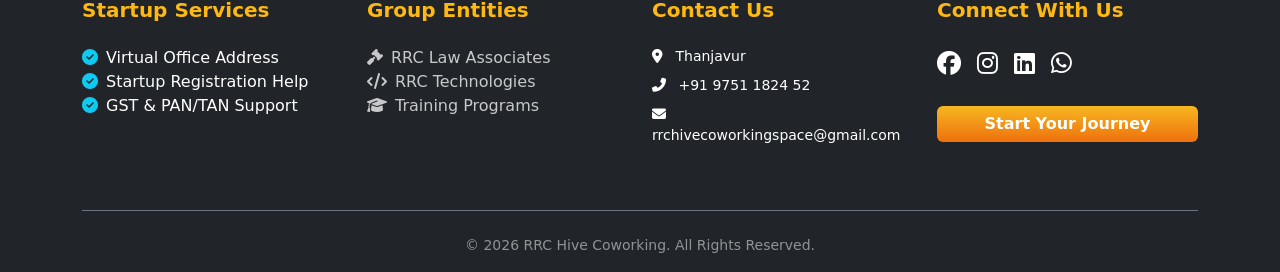
==== commit 7ef68830: "Updated" ====
--- a/index.html
+++ b/index.html
@@ -375,11 +375,11 @@
                         <div class="col-6 col-md-6 col-lg-4 col-sm-4 reveal">
                             <div class="gallery-item rounded-3 position-relative overflow-hidden shadow-sm">
                                 <img
-                                    src="./src/img/gallery/workspace.png"
+                                    src="./src/img/gallery/workspace~1.png"
                                     alt="Main Office Area"
                                     class="img-fluid">
                                 <div class="card-overlay">
-                                    <h5 class="fw-bold mb-0">Workspace</h5>
+                                    <h5 class="work-gallery-text mb-0">Workspace</h5>
                                 </div>
                             </div>
                         </div>
@@ -387,7 +387,7 @@
                             <div class="gallery-item rounded-3 position-relative overflow-hidden shadow-sm">
                                 <img src="./src/img/gallery/tech-setup.png" alt="Tech Setup" class="img-fluid">
                                 <div class="card-overlay">
-                                    <h5 class="fw-bold mb-0">Tech Setup</h5>
+                                    <h5 class="work-gallery-text mb-0">Tech Setup</h5>
                                 </div>
                             </div>
                         </div>
@@ -395,7 +395,7 @@
                             <div class="gallery-item rounded-3 position-relative overflow-hidden shadow-sm">
                                 <img src="./src/img/gallery/meeting-room.png" alt="Meeting Room" class="img-fluid">
                                 <div class="card-overlay">
-                                    <h5 class="fw-bold mb-0">Meeting Room</h5>
+                                    <h5 class="work-gallery-text mb-0">Meeting Room</h5>
                                 </div>
                             </div>
                         </div>
@@ -406,7 +406,7 @@
                                     alt="Collaboration Space"
                                     class="img-fluid">
                                 <div class="card-overlay">
-                                    <h5 class="fw-bold mb-0">Collaboration Space</h5>
+                                    <h5 class="work-gallery-text mb-0">Collaboration Space</h5>
                                 </div>
                             </div>
                         </div>
@@ -417,7 +417,7 @@
                                     alt="Conference Room"
                                     class="img-fluid">
                                 <div class="card-overlay">
-                                    <h5 class="fw-bold mb-0">Conference Hall</h5>
+                                    <h5 class="work-gallery-text mb-0">Conference Hall</h5>
                                 </div>
                             </div>
                         </div>
@@ -428,7 +428,7 @@
                                     alt="Private Cabin"
                                     class="img-fluid">
                                 <div class="card-overlay">
-                                    <h5 class="fw-bold mb-0">Private Cabin</h5>
+                                    <h5 class="work-gallery-text mb-0">Private Cabin</h5>
                                 </div>
                             </div>
                         </div>
@@ -549,9 +549,9 @@
                     <div class="col-6 col-lg-4 reveal">
                         <div class="card community-card border-0 shadow-sm overflow-hidden">
                             <div class="position-relative overflow-hidden">
-                                <img src="./src/img/gallery/Workshop.jpg" class="card-img-top" alt="Events">
+                                <img src="./src/img/gallery/14.jpg" class="card-img-top" alt="Events">
                                 <div class="card-overlay">
-                                    <h5 class="fw-bold mb-0">Workshops</h5>
+                                    <h5 class="community-card-text mb-0">Workshops</h5>
                                 </div>
                             </div>
                         </div>
@@ -562,7 +562,7 @@
                             <div class="position-relative overflow-hidden">
                                 <img src="./src/img/gallery/Hackathon.jpg" class="card-img-top" alt="Events">
                                 <div class="card-overlay">
-                                    <h5 class="fw-bold mb-0">Hackathons</h5>
+                                    <h5 class="community-card-text mb-0">Hackathons</h5>
                                 </div>
                             </div>
                         </div>
@@ -576,7 +576,7 @@
                                     class="card-img-top"
                                     alt="Meeting Rooms">
                                 <div class="card-overlay">
-                                    <h5 class="fw-bold mb-0">Meeting Rooms</h5>
+                                    <h5 class="community-card-text mb-0">Meeting Rooms</h5>
                                 </div>
                             </div>
                         </div>
@@ -585,9 +585,9 @@
                     <div class="col-6 col-lg-4 reveal d-3">
                         <div class="card community-card border-0 shadow-sm overflow-hidden">
                             <div class="position-relative overflow-hidden">
-                                <img src="./src/img/gallery/workspace.jpeg" class="card-img-top" alt="Workspace">
+                                <img src="./src/img/gallery/workspace.png" class="card-img-top" alt="Workspace">
                                 <div class="card-overlay">
-                                    <h5 class="fw-bold mb-0">Workspace</h5>
+                                    <h5 class="community-card-text mb-0">Workspace</h5>
                                 </div>
                             </div>
                         </div>
@@ -596,9 +596,9 @@
                     <div class="col-6 col-lg-4 reveal d-4">
                         <div class="card community-card border-0 shadow-sm overflow-hidden">
                             <div class="position-relative overflow-hidden">
-                                <img src="./src/img/gallery/Startup.jpeg" class="card-img-top" alt="Events">
+                                <img src="./src/img/gallery/16.jpg" class="card-img-top" alt="Events">
                                 <div class="card-overlay">
-                                    <h5 class="fw-bold mb-0">Startup Meetup</h5>
+                                    <h5 class="community-card-text mb-0">Startup Meetup</h5>
                                 </div>
                             </div>
                         </div>
@@ -609,7 +609,7 @@
                             <div class="position-relative overflow-hidden">
                                 <img src="./src/img/gallery/13.jpg" class="card-img-top" alt="Events">
                                 <div class="card-overlay">
-                                    <h5 class="fw-bold mb-0 reveal-text-lr-1 d-2">SEMINARS</h5>
+                                    <h5 class="community-card-text mb-0">SEMINARS</h5>
                                 </div>
                             </div>
                         </div>
@@ -1278,19 +1278,6 @@
             });
         </script>
 
-        <div class="availability-card-fixed d-none d-lg-flex" id="availabilityCard">
-            <div class="card-content">
-                <div class="pulse-icon"></div>
-                <div class="text-area">
-                    <span class="status-text">Live Status</span>
-                    <h6 class="fw-bold mb-0">Desks Available</h6>
-                    <p class="small mb-2 text-muted">Thanjavur Center</p>
-                    <a href="https://wa.me/919751182452?text=Requesting for current desk availability at RRC Co-Workspace." target="_blank"
-                    class="btn btn-sm btn-color-1 w-100 fw-bold">Check Now</a>
-                </div>
-            </div>
-        </div>
-
         <a href="booking.html" class="booking-float" id="bookingFloat">
             <i class="fas fa-calendar-check"></i>
             <span class="float-text">Book Now</span>
--- a/style.css
+++ b/style.css
@@ -1453,4 +1453,10 @@
 #mobile-availability .status-text {
     font-size: 0.7rem;
     letter-spacing: 0.5px;
-}+}
+
+.work-gallery-text .community-card-text {
+    font-style: italic;
+    font-family: Arial, Helvetica, sans-serif;
+}
+
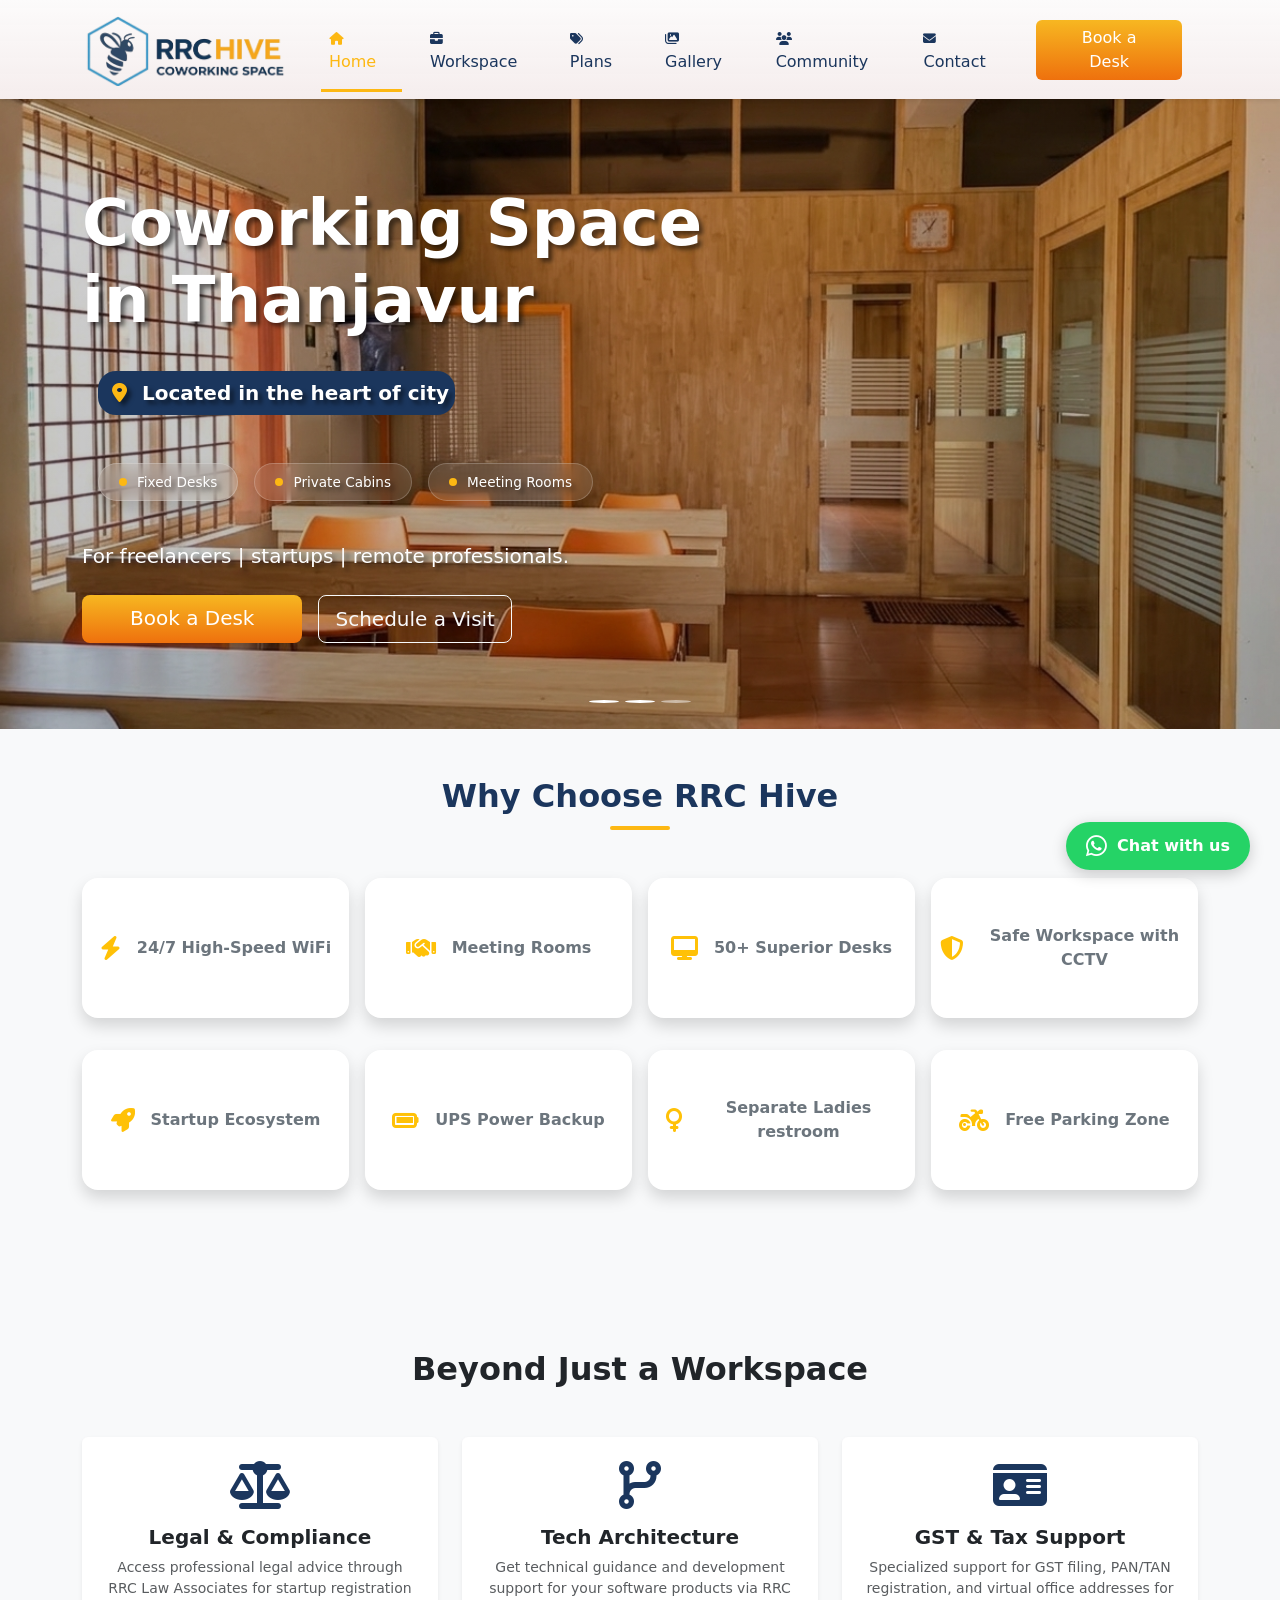
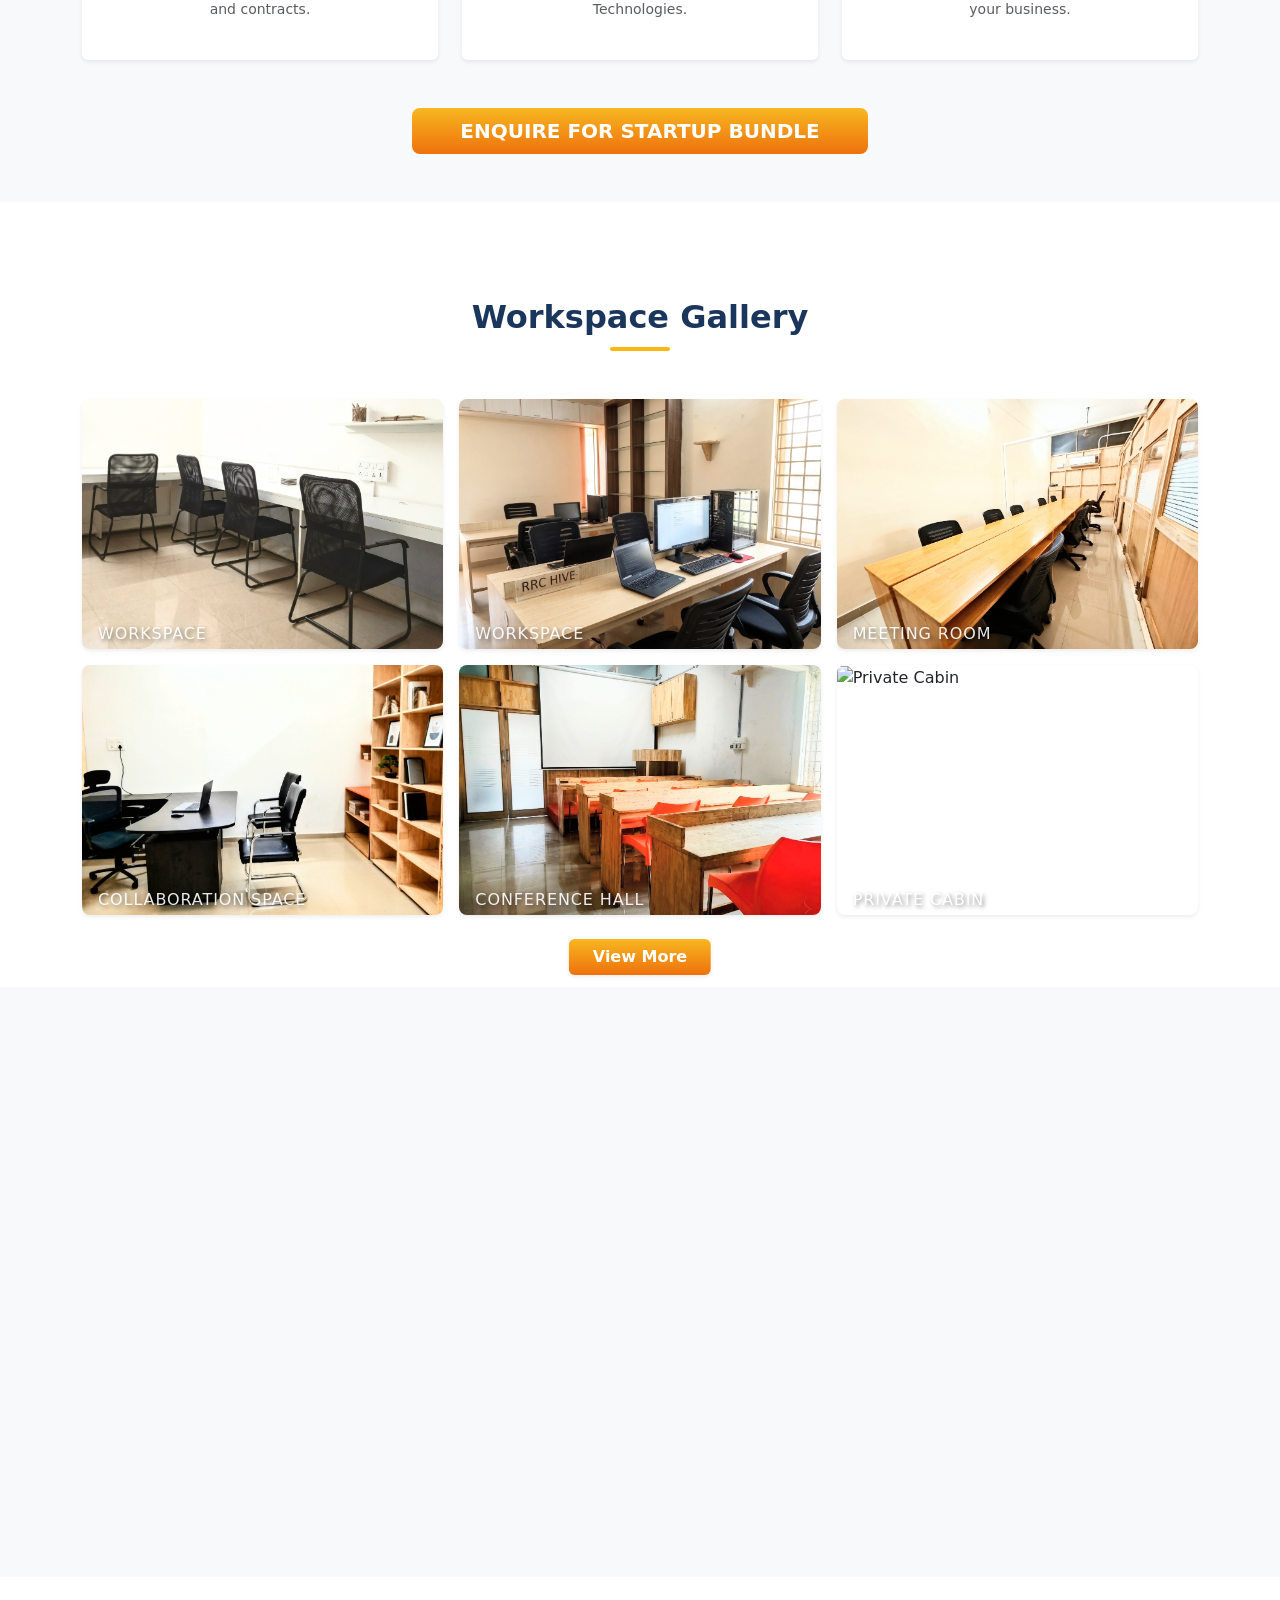
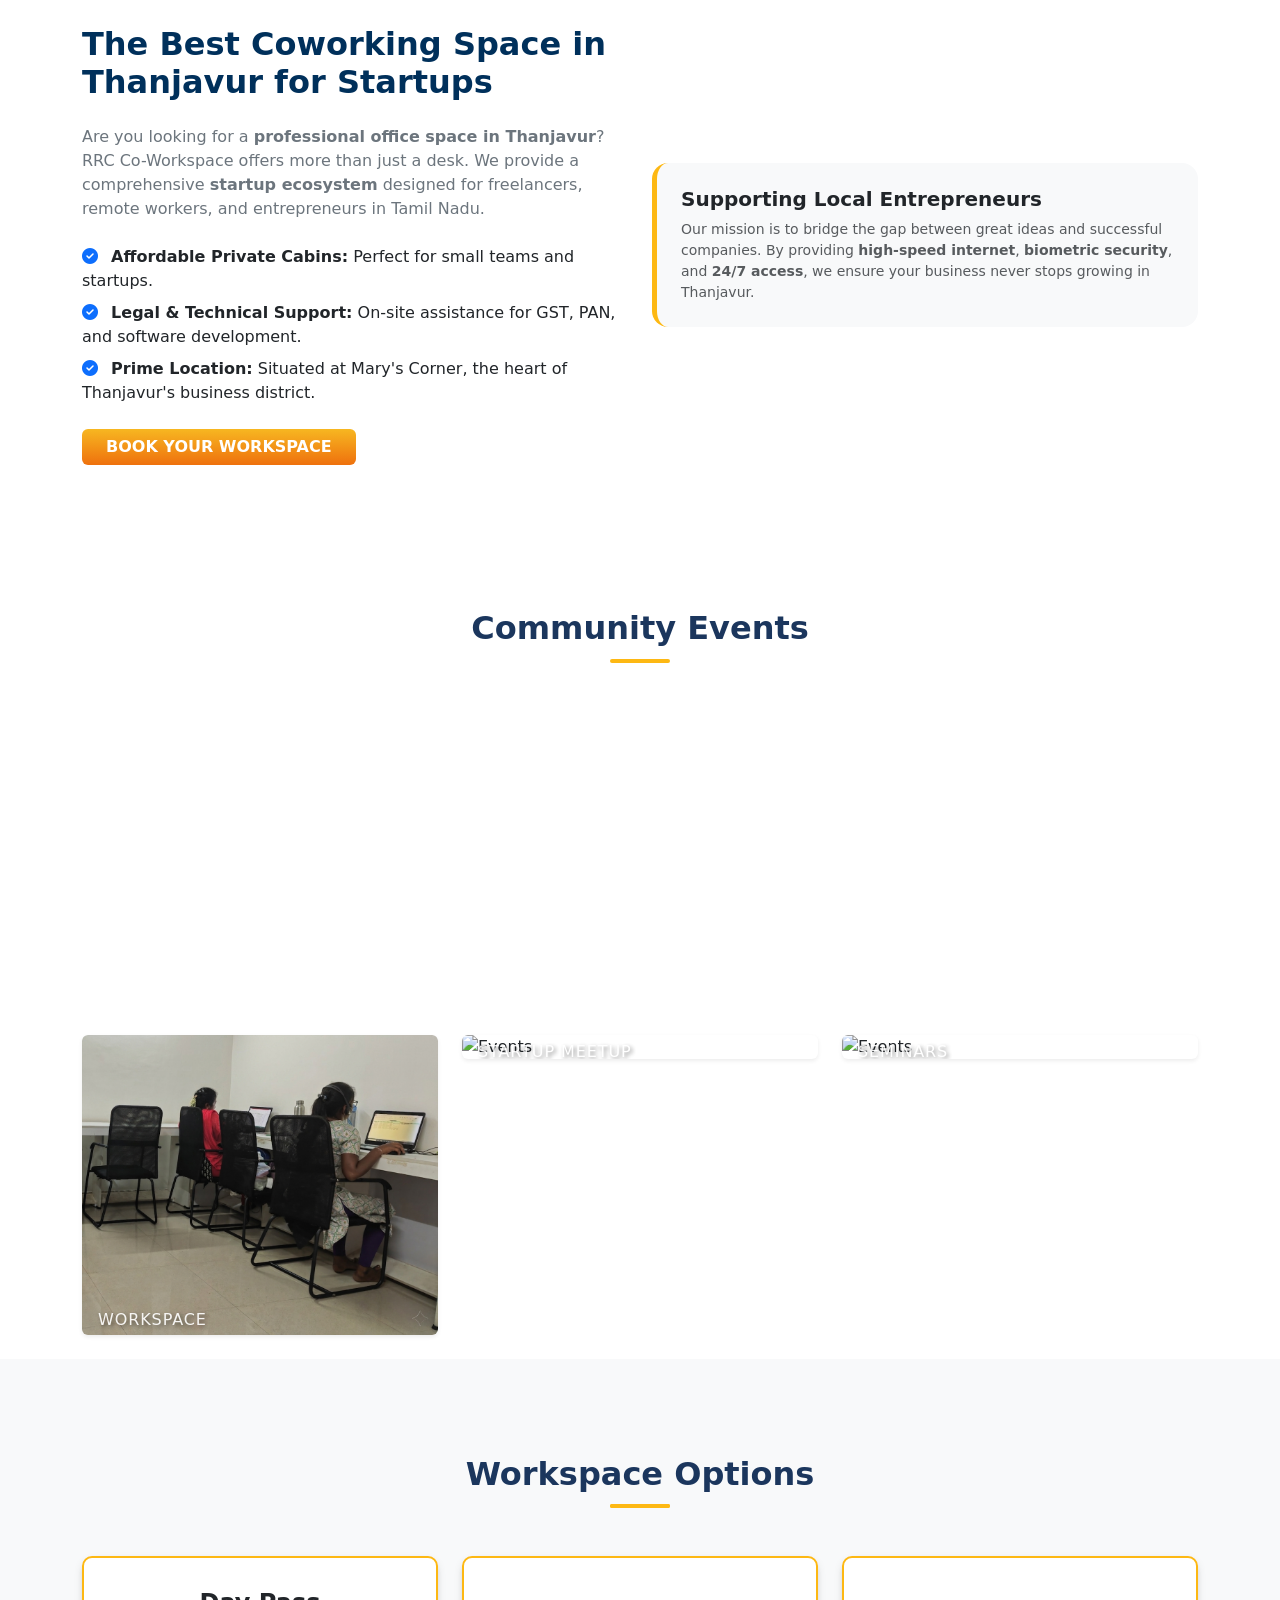
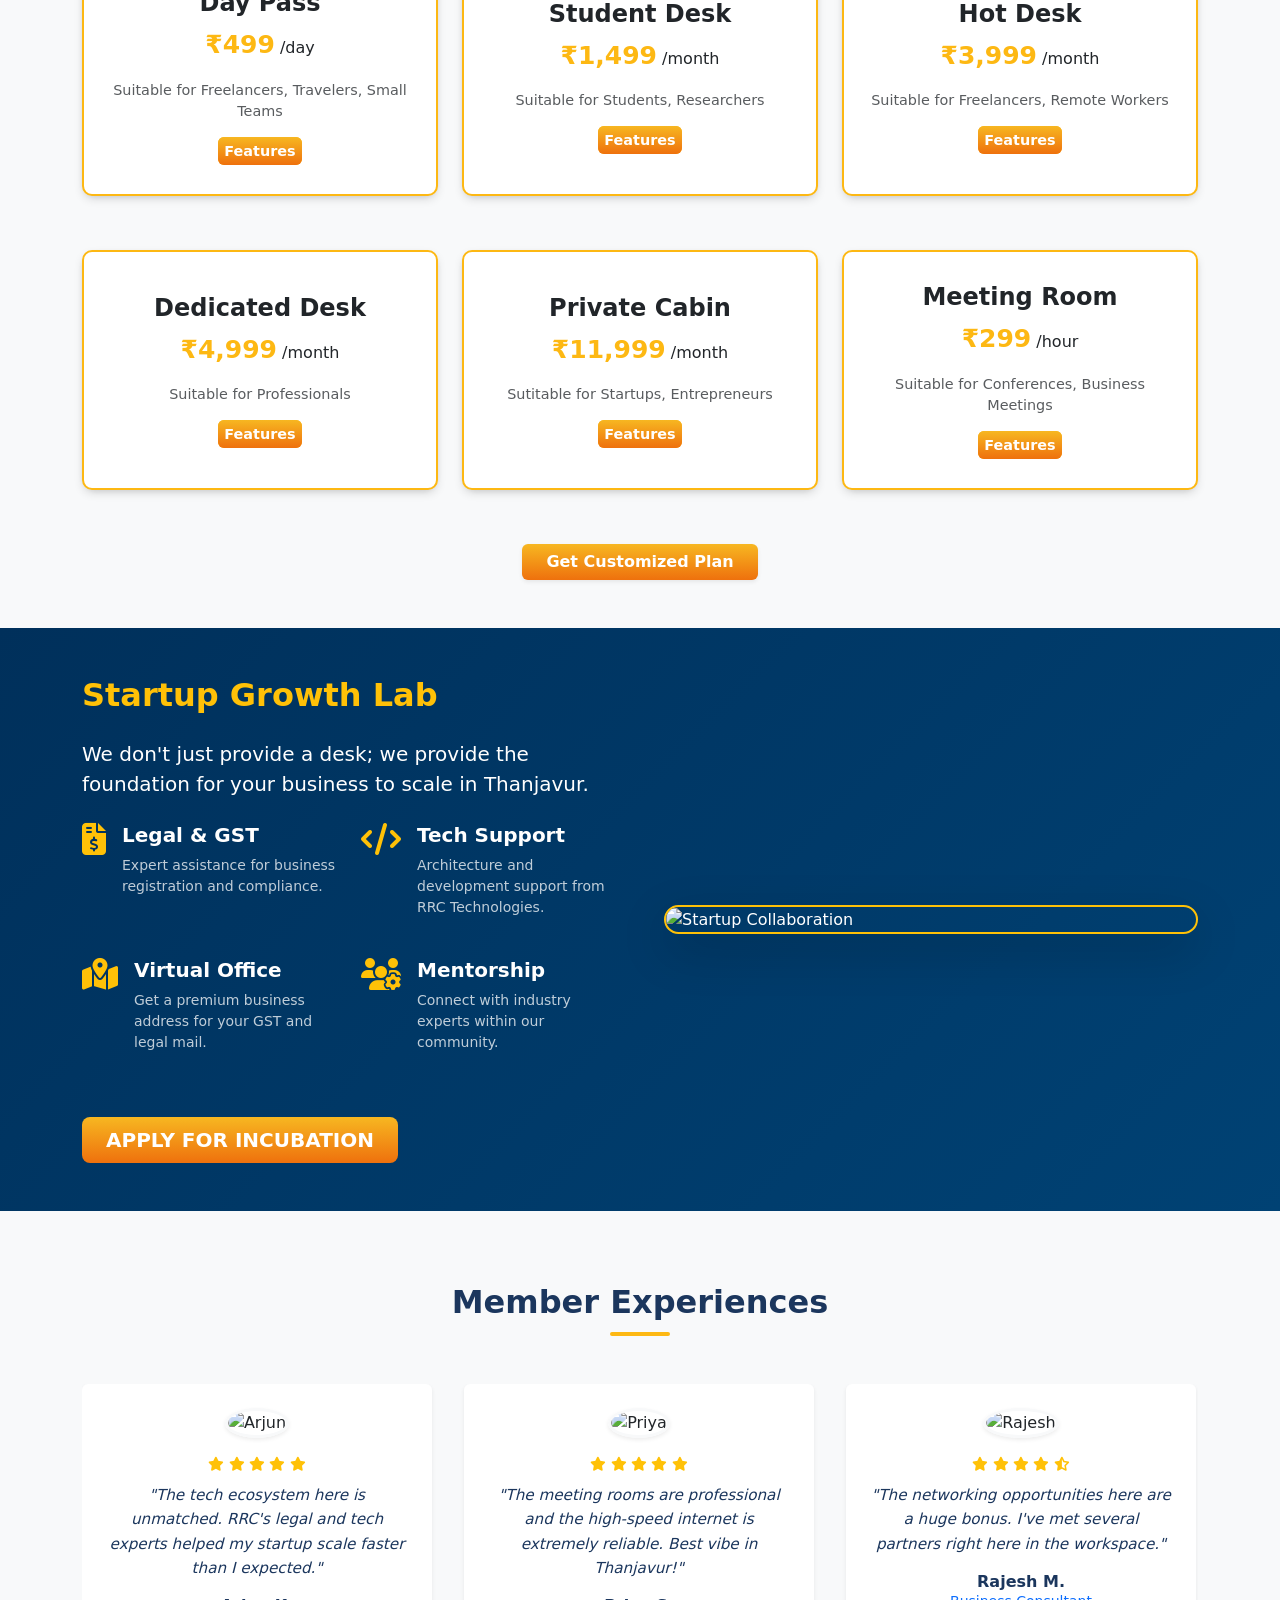
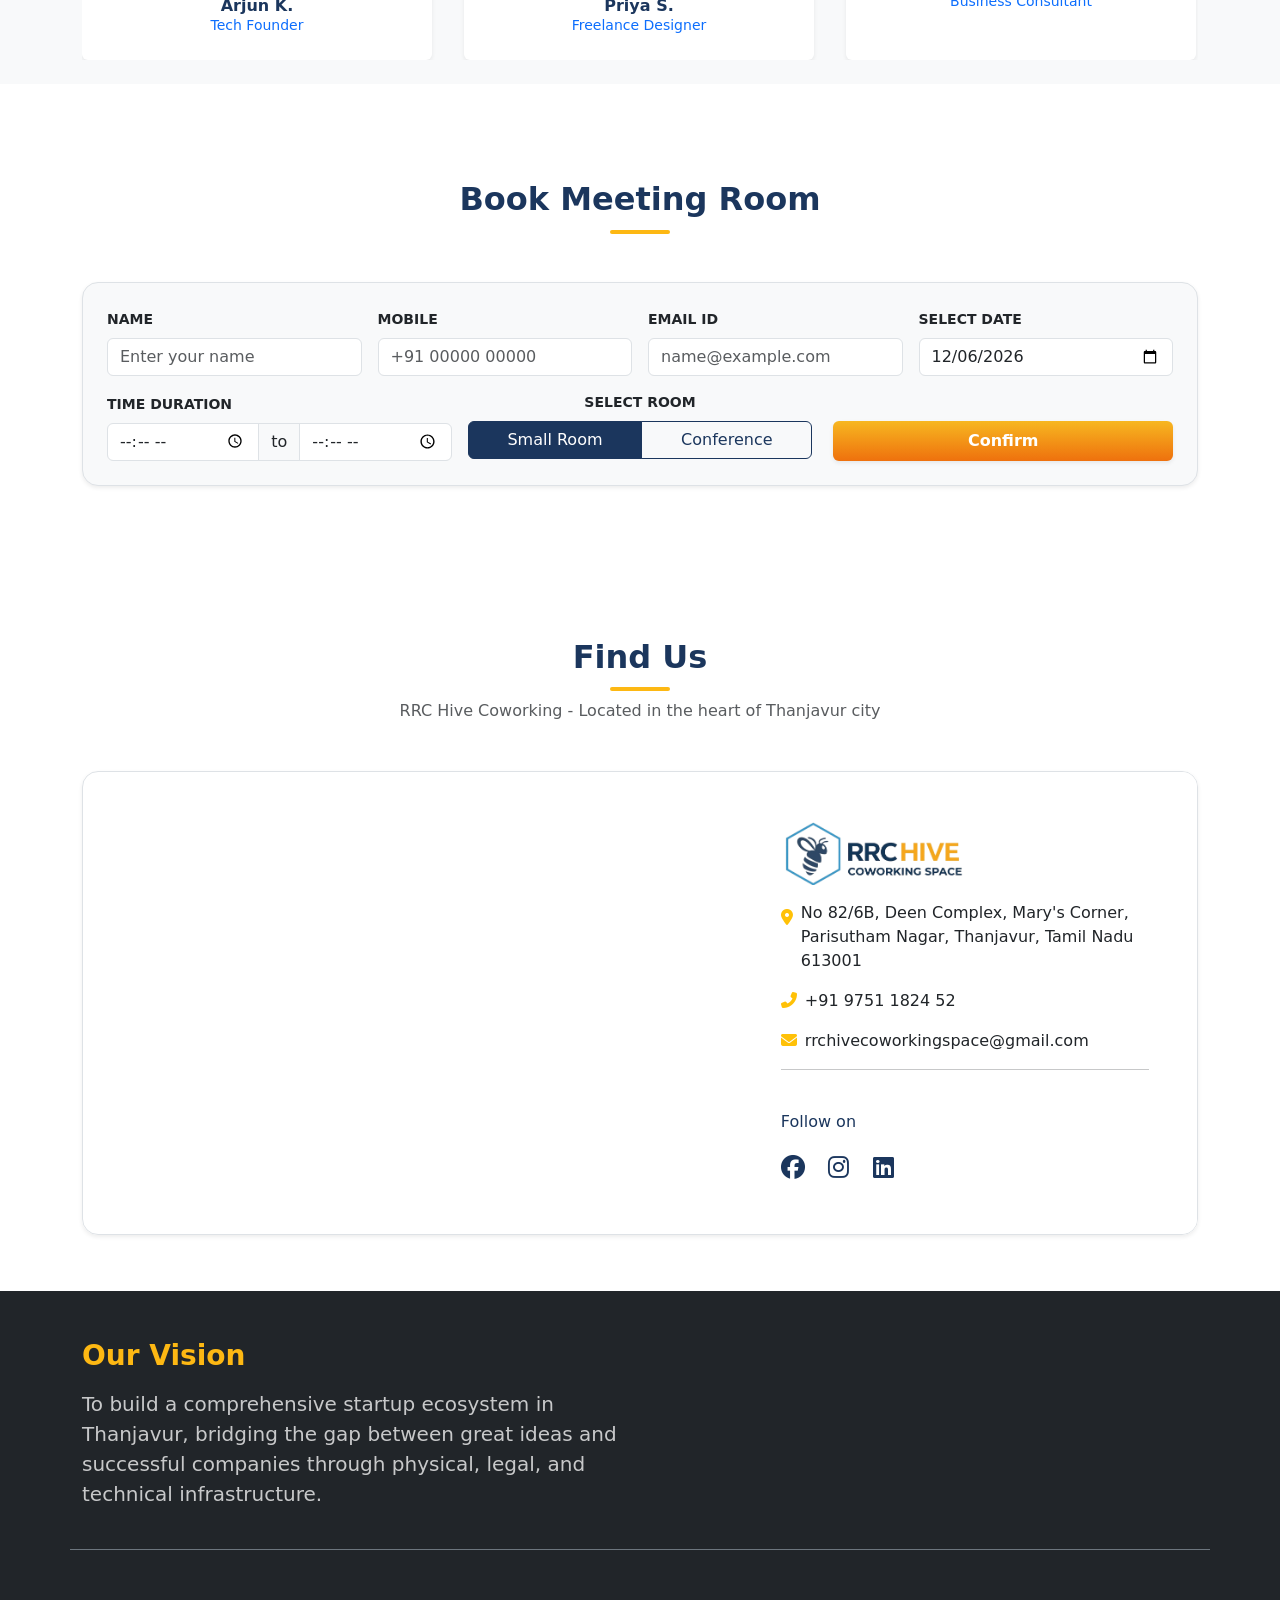
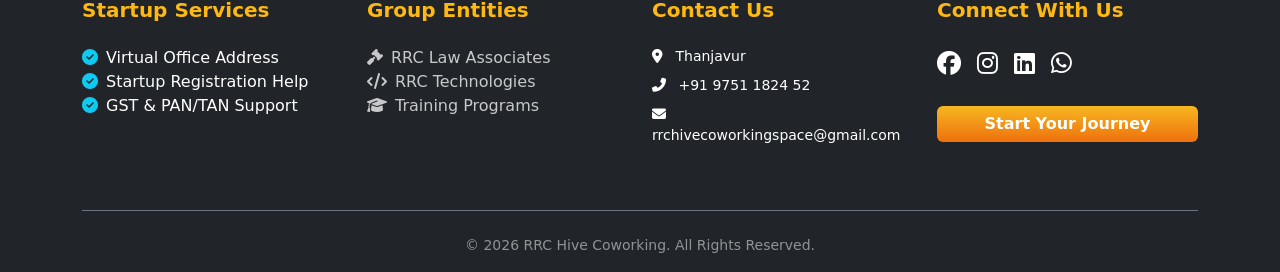
==== commit 0c76434b: "Updated" ====
--- a/index.html
+++ b/index.html
@@ -142,15 +142,15 @@
                                         </p>
                                         <div
                                             class="pxs-chips d-flex flex-row flex-wrap justify-content-start gap-3 mt-4">
-                                            <div class="pxs-chip">
+                                            <div class="pxs-chip shadow">
                                                 <span class="pxs-cdot"></span>
                                                 Fixed Desks
                                             </div>
-                                            <div class="pxs-chip">
+                                            <div class="pxs-chip shadow">
                                                 <span class="pxs-cdot"></span>
                                                 Private Cabins
                                             </div>
-                                            <div class="pxs-chip">
+                                            <div class="pxs-chip shadow">
                                                 <span class="pxs-cdot"></span>
                                                 Meeting Rooms
                                             </div>
@@ -178,15 +178,15 @@
                                             Located in the heart of city
                                         </p>
                                         <div class="pxs-chips d-flex flex-wrap justify-content-start gap-3 mt-4">
-                                            <div class="pxs-chip">
+                                            <div class="pxs-chip shadow">
                                                 <span class="pxs-cdot"></span>
                                                 Fixed Desks
                                             </div>
-                                            <div class="pxs-chip">
+                                            <div class="pxs-chip shadow">
                                                 <span class="pxs-cdot"></span>
                                                 Private Cabins
                                             </div>
-                                            <div class="pxs-chip">
+                                            <div class="pxs-chip shadow">
                                                 <span class="pxs-cdot"></span>
                                                 Meeting Rooms
                                             </div>
@@ -214,15 +214,15 @@
                                             Located in the heart of city
                                         </p>
                                         <div class="pxs-chips d-flex flex-wrap justify-content-start gap-3 mt-4">
-                                            <div class="pxs-chip">
+                                            <div class="pxs-chip shadow">
                                                 <span class="pxs-cdot"></span>
                                                 Fixed Desks
                                             </div>
-                                            <div class="pxs-chip">
+                                            <div class="pxs-chip shadow">
                                                 <span class="pxs-cdot"></span>
                                                 Private Cabins
                                             </div>
-                                            <div class="pxs-chip">
+                                            <div class="pxs-chip shadow">
                                                 <span class="pxs-cdot"></span>
                                                 Meeting Rooms
                                             </div>
@@ -387,7 +387,7 @@
                             <div class="gallery-item rounded-3 position-relative overflow-hidden shadow-sm">
                                 <img src="./src/img/gallery/tech-setup.png" alt="Tech Setup" class="img-fluid">
                                 <div class="card-overlay">
-                                    <h5 class="work-gallery-text mb-0">Tech Setup</h5>
+                                    <h5 class="work-gallery-text mb-0">Workspace</h5>
                                 </div>
                             </div>
                         </div>
@@ -402,7 +402,7 @@
                         <div class="col-6 col-md-6 col-lg-4 col-sm-4 reveal">
                             <div class="gallery-item rounded-3 position-relative overflow-hidden shadow-sm">
                                 <img
-                                    src="./src/img/gallery/collaboration-space.png"
+                                    src="./src/img/gallery/private-cabin.png"
                                     alt="Collaboration Space"
                                     class="img-fluid">
                                 <div class="card-overlay">
@@ -424,7 +424,7 @@
                         <div class="col-6 col-md-6 col-lg-4 col-sm-4 reveal">
                             <div class="gallery-item rounded-3 position-relative overflow-hidden shadow-sm">
                                 <img
-                                    src="./src/img/gallery/private-cabin.png"
+                                    src="./src/img/gallery/private-cabin~1.png"
                                     alt="Private Cabin"
                                     class="img-fluid">
                                 <div class="card-overlay">
@@ -888,7 +888,7 @@
                         </div>
                         <div class="col-lg-6">
                             <div class="rounded-4 overflow-hidden shadow-lg border border-warning border-2">
-                                <img src="https://images.unsplash.com/photo-1556761175-b413da4baf72?auto=format&fit=crop&w=800&q=80" class="img-fluid" alt="Startup Collaboration">
+                                <img src="./src/img/gallery/startup-growth-png.png" class="img-fluid" alt="Startup Collaboration">
                             </div>
                         </div>
                     </div>
